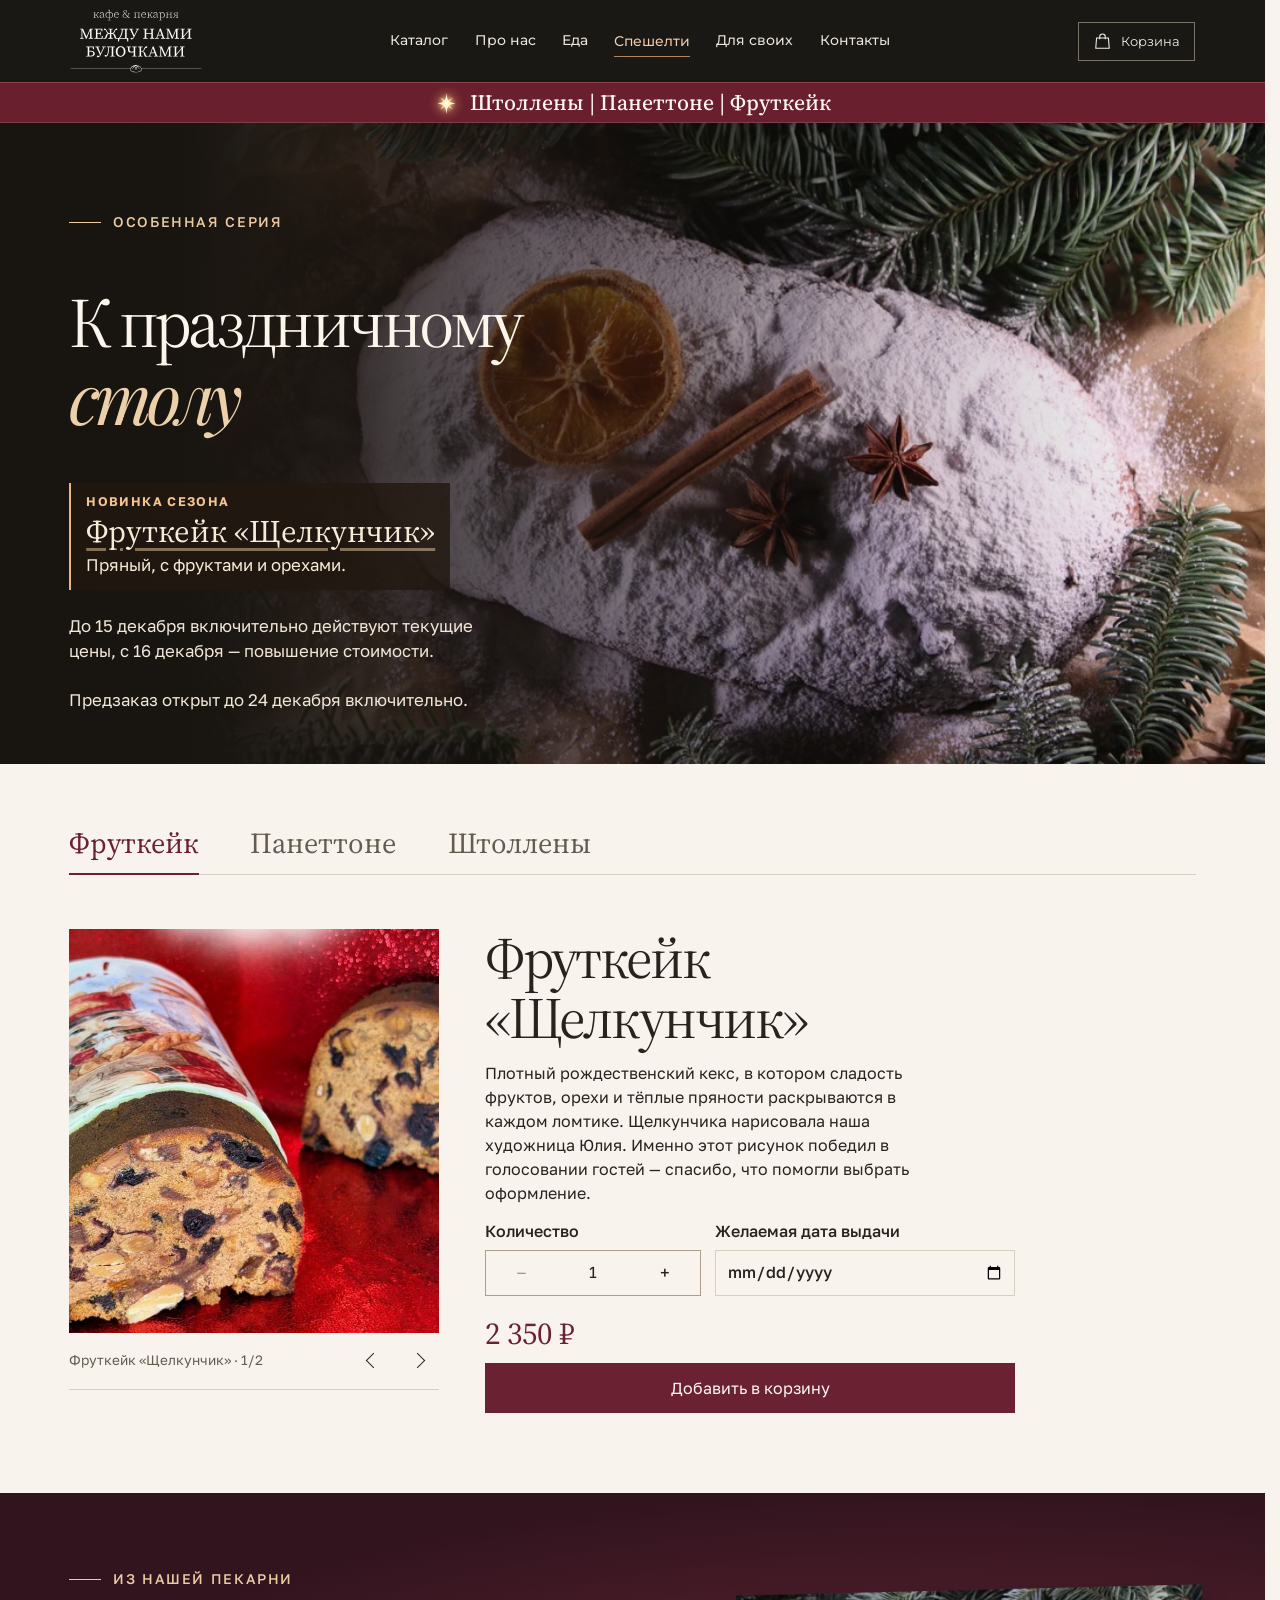
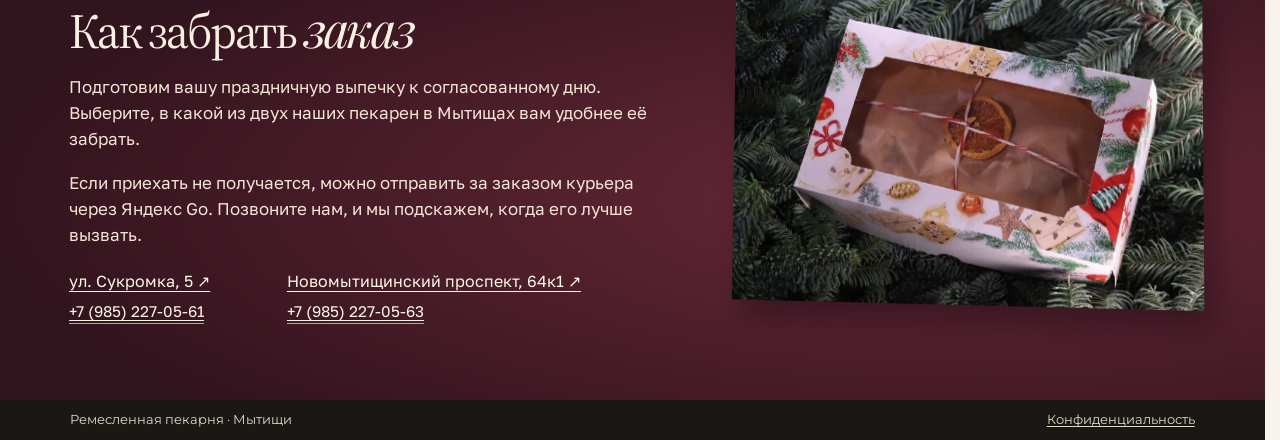
==== preorder/index.html @ 466de999 "Tighten the holiday catalog layout and show both pickup contacts" ====
<!doctype html>
<html lang="ru" data-theme="light" data-mode="long">
<head>
  <meta charset="utf-8">
  <meta name="viewport" content="width=device-width,initial-scale=1,viewport-fit=cover">
    <meta name="theme-color" content="#211d19">
  <title>Сезонный предзаказ · Между Нами Булочками</title>
  <meta name="description" content="Штоллены, панеттоне и фруткейк от пекарни «Между Нами Булочками» в Мытищах.">
  <link rel="icon" href="../muka/favicon.png" type="image/png">
  <link rel="stylesheet" href="../classic-base.css">
  <link rel="stylesheet" href="../muka.css?v=food-photo-layout-1">
  <link rel="stylesheet" href="../bakery.css?v=partner-editorial">
  <link rel="stylesheet" href="../photography.css?v=founder-copy-1">
  <link rel="stylesheet" href="preorder.css?v=holiday-finish-2">
</head>
<body class="hp-document">
<header class="top"><a class="skip" href="#hp-title">К содержанию</a><div class="shell navshell"><a class="brandmark" href="../#top" aria-label="Между Нами Булочками — на главную"><img src="../muka/brand.svg" width="397" height="190" alt="Между Нами Булочками — кафе и пекарня"></a><nav class="main" aria-label="Основное меню"><a href="../#catalog">Каталог</a><a href="../#about">Про нас</a><a href="../#food">Еда</a><a href="../#specialty" class="specialty-link">Спешелти</a><a href="../#wholesale">Для своих</a><a href="../#contacts">Контакты</a></nav><div class="navtools"><button class="basket" id="cartBtn" type="button" aria-label="Открыть корзину"><svg viewbox="0 0 24 24" width="19" height="19" fill="none" stroke="currentColor" stroke-width="1.35" aria-hidden="true"><path d="M4.5 7.5h15l1 13h-17z"></path><path d="M8.5 9V6a3.5 3.5 0 0 1 7 0v3"></path></svg><span class="cartword">Корзина</span> <span class="n" id="cartN">0</span></button><button class="menu-toggle" id="menuToggle" type="button" aria-label="Открыть меню" aria-expanded="false" aria-controls="mobileNav"><i></i><i></i></button></div></div><a class="winter hp-season-banner" href="#hp-collection"><div class="shell order-inner"><span class="season-star" aria-hidden="true"><svg viewBox="0 0 40 40" width="28" height="28" focusable="false"><path class="star-diagonals" d="m9.4 9.4 10.6 7.4 10.6-7.4L23.2 20l7.4 10.6L20 23.2 9.4 30.6 16.8 20z"/><path class="star-main" d="M20 1.1c.9 12.9 3 16.5 15.6 18.9C23 21.6 21 25.8 20 38.9 18.8 26 17 21.8 4.4 20 17 17.8 18.9 14 20 1.1Z"/><circle class="star-core" cx="20" cy="20" r="2.1"/></svg></span><span class="hp-season-copy"><span class="season-title">Штоллены | Панеттоне | Фруткейк</span></span></div></a><nav id="mobileNav" class="mobile-list" aria-label="Меню на телефоне" hidden><a href="../#catalog">Каталог</a><a href="../#about">Про нас</a><a href="../#food">Еда</a><a href="../#specialty" class="specialty-link">Спешелти</a><a href="../#wholesale">Для своих</a><a href="../#contacts">Контакты</a></nav></header>
<div class="hp-page" id="hp-page">
  <noscript><p class="hp-noscript">Для предзаказа позвоните в пекарню <a href="tel:+79852270561">+7 (985) 227-05-61</a>.</p></noscript>
  <a class="hp-skip" href="#hp-collection">К выбору выпечки</a>

  <main>
    <section class="hp-hero" aria-labelledby="hp-title">
      <div class="hp-hero-media">
        <picture>
          <source media="(max-width: 700px)" srcset="../muka/preorder/stollen-fir-mobile.webp">
          <img src="../muka/preorder/stollen-fir-wide.webp" width="1920" height="1280" fetchpriority="high" alt="Штоллен в сахарной пудре среди еловых веток">
        </picture>
      </div>
      <div class="hp-wrap hp-hero-inner">
        <div class="hp-hero-copy">
          <p class="hp-kicker hp-kicker-gold"><span class="hp-rule"></span>Особенная серия</p>
          <h1 id="hp-title">К праздничному <em>столу</em></h1>
          <p class="hp-hero-lead hp-hero-new">
            <span class="hp-hero-new-label">Новинка сезона</span>
            <a href="#foodcake">Фруткейк «Щелкунчик»</a>
            <span>Пряный, с фруктами и орехами.</span>
          </p>
          <p class="hp-hero-lead">До 15 декабря включительно действуют текущие цены, с 16 декабря — повышение стоимости.</p>
          <p class="hp-hero-lead">Предзаказ открыт до 24 декабря включительно.</p>
        </div>
      </div>
    </section>

    <div class="hp-wrap">
      <section class="hp-collection" id="hp-collection" aria-label="Каталог праздничной выпечки">
        <div class="hp-category-tabs" role="tablist" aria-label="Категории выпечки" hidden>
          <button type="button" id="hp-tab-fruitcake" role="tab" aria-controls="hp-category-fruitcake" aria-selected="true">Фруткейк</button>
          <button type="button" id="hp-tab-panettones" role="tab" aria-controls="hp-category-panettones" aria-selected="false" tabindex="-1">Панеттоне</button>
          <button type="button" id="hp-tab-stollens" role="tab" aria-controls="hp-category-stollens" aria-selected="false" tabindex="-1">Штоллены</button>
        </div>
        <section class="hp-product-group" id="hp-category-fruitcake" data-category="fruitcake" aria-label="Фруткейк">
          <div class="hp-product-visual">
            <figure class="hp-product-image hp-image-fruit" data-photo="foodcake"><img src="photos/fruitcake-cut.jpg" loading="lazy" alt="Фруткейк «Щелкунчик»"></figure>
            <figure class="hp-product-image hp-image-fruit-whole" data-photo="foodcake" hidden><img src="photos/fruitcake-whole.jpg" loading="lazy" alt="Фруткейк с рисунком Юлии"></figure>
            <div class="hp-carousel-controls" hidden>
              <span aria-live="polite" data-carousel-caption></span>
              <div class="hp-gallery-nav">
                <button type="button" data-step="-1" aria-label="Предыдущее фото"></button>
                <button type="button" data-step="1" aria-label="Следующее фото"></button>
              </div>
            </div>
          </div>
          <div class="hp-product-options">
            <form class="hp-product-form" data-item="foodcake" data-base="2350">

            <div class="hp-single-product"><h3>Фруткейк «Щелкунчик»</h3><p>Плотный рождественский кекс, в котором сладость фруктов, орехи и тёплые пряности раскрываются в каждом ломтике. Щелкунчика нарисовала наша художница Юлия. Именно этот рисунок победил в голосовании гостей — спасибо, что помогли выбрать оформление.</p></div>
              <div class="hp-fields">
                <div class="hp-field">
                  <label for="hp-fruitcake-quantity">Количество</label>
                  <div class="hp-qty">
                    <button type="button" data-quantity-step="-1" aria-label="Уменьшить количество">−</button>
                    <input id="hp-fruitcake-quantity" name="quantity" type="number" min="1" max="999" value="1" required>
                    <button type="button" data-quantity-step="1" aria-label="Увеличить количество">+</button>
                  </div>
                </div>
                <label class="hp-field">Желаемая дата выдачи
                  <input name="pickup" type="date" required>
                </label>
              </div>
              <p class="hp-preview-price" data-variant-price aria-live="polite"></p>
              <button class="hp-submit" type="submit" disabled>Добавить в корзину</button>
            </form>
          </div>
        </section>
        <section class="hp-product-group" id="hp-category-panettones" data-category="panettones" aria-label="Панеттоне">
          <div class="hp-product-visual">
            <figure class="hp-product-image hp-image-chocolate" data-photo="panettone"><img src="photos/panettone-chocolate.jpg" loading="lazy" alt="Три шоколада, цукаты"></figure>
            <figure class="hp-product-image " data-photo="panettone" hidden><img src="../muka/preorder/panettone-hands.webp" loading="lazy" alt="Панеттоне в разрезе"></figure>
            <figure class="hp-product-image hp-image-blueberry" data-photo="panettone-blueberry"><img src="photos/panettone-blueberry.jpg" loading="lazy" alt="Черника-свити"></figure>
            <figure class="hp-product-image " data-photo="panettone-blueberry" hidden><img src="../muka/preorder/panettone-types.webp" loading="lazy" alt="Панеттоне с разными начинками в разрезе"></figure>
            <div class="hp-carousel-controls" hidden>
              <span aria-live="polite" data-carousel-caption></span>
              <div class="hp-gallery-nav">
                <button type="button" data-step="-1" aria-label="Предыдущее фото"></button>
                <button type="button" data-step="1" aria-label="Следующее фото"></button>
              </div>
            </div>
          </div>
          <div class="hp-product-options">
            <form class="hp-product-form">

            <h3 class="hp-category-title">Панеттоне</h3>
            <label class="hp-flavor-label">Вкус
              <select data-flavor aria-describedby="hp-description-panettones">
                <option value="panettone" data-base="1850" data-weight="около 330 г" data-description="Воздушный, нежный мякиш на итальянской закваске Lievito Madre. Белый, молочный и карамельный шоколад дают сливочные и тёплые карамельные ноты, а апельсиновые цукаты добавляют яркий цитрусовый акцент.">Три шоколада, цукаты</option>
                <option value="panettone-blueberry" data-base="1950" data-description="В нежном, сливочном мякише на закваске Lievito Madre раскрывается сочная черника. Свити добавляет свежую цитрусовую ноту, которая подчёркивает вкус ягод.">Черника-свити</option>
              </select>
            </label>
            <p class="hp-flavor-description" id="hp-description-panettones" data-description>Воздушный, нежный мякиш на итальянской закваске Lievito Madre. Белый, молочный и карамельный шоколад дают сливочные и тёплые карамельные ноты, а апельсиновые цукаты добавляют яркий цитрусовый акцент.</p>
            <p class="hp-product-weight">Вес <span data-weight-label>около 330 г</span></p>
              <div class="hp-fields">
                <div class="hp-field">
                  <label for="hp-panettone-quantity">Количество</label>
                  <div class="hp-qty">
                    <button type="button" data-quantity-step="-1" aria-label="Уменьшить количество">−</button>
                    <input id="hp-panettone-quantity" name="quantity" type="number" min="1" max="999" value="1" required>
                    <button type="button" data-quantity-step="1" aria-label="Увеличить количество">+</button>
                  </div>
                </div>
                <label class="hp-field">Желаемая дата выдачи
                  <input name="pickup" type="date" required>
                </label>
              </div>
              <p class="hp-preview-price" data-variant-price aria-live="polite"></p>
              <button class="hp-submit" type="submit" disabled>Добавить в корзину</button>
            </form>
          </div>
        </section>
        <section class="hp-product-group" id="hp-category-stollens" data-category="stollens" aria-label="Штоллены">
          <div class="hp-product-visual">
            <figure class="hp-product-image" data-photo="stollen"><img src="../muka/preorder/stollen-table.webp" width="1450" height="967" loading="lazy" alt="Классический штоллен на еловых ветках"></figure>
            <figure class="hp-product-image " data-photo="stollen" hidden><img src="photos/stollen-slices.webp" loading="lazy" alt="Штоллен в разрезе"></figure>
            <figure class="hp-product-image" data-photo="stollen-no-raisins"><img src="photos/stollen-whole.webp" width="1100" height="733" loading="lazy" alt="Штоллен без изюма"></figure>
            <figure class="hp-product-image " data-photo="stollen-no-raisins" hidden><img src="photos/pickup-slices.webp" loading="lazy" alt="Праздничные штоллены в разрезе"></figure>
            <div class="hp-carousel-controls" hidden>
              <span aria-live="polite" data-carousel-caption></span>
              <div class="hp-gallery-nav">
                <button type="button" data-step="-1" aria-label="Предыдущее фото"></button>
                <button type="button" data-step="1" aria-label="Следующее фото"></button>
              </div>
            </div>
          </div>
          <div class="hp-product-options">
            <form class="hp-product-form">

            <h3 class="hp-category-title">Штоллены</h3>
            <label class="hp-flavor-label">Вкус
              <select data-flavor aria-describedby="hp-description-stollens">
                <option value="stollen" data-base="1450" data-large="2550" data-description="Классический штоллен с цукатами и пряностями под щедрым слоем сахарной пудры. Печём его к тем декабрьским вечерам, когда вся семья собирается за столом и первый ломтик делят на всех.">Классический штоллен</option>
                <option value="stollen-no-raisins" data-base="1550" data-large="2750" data-description="Рождественский штоллен без изюма, с мягким ароматом пряностей. Даём ему время созреть, чтобы к семейному празднику вкус стал глубже. Такой штоллен хочется разрезать за общим столом и передать первый ломтик близким.">Штоллен без изюма</option>
              </select>
            </label>
            <p class="hp-flavor-description" id="hp-description-stollens" data-description>Классический штоллен с цукатами и пряностями под щедрым слоем сахарной пудры. Печём его к тем декабрьским вечерам, когда вся семья собирается за столом и первый ломтик делят на всех.</p>
            
            <fieldset class="hp-sizes"><legend>Вес</legend><label><input type="radio" name="stollen-weight" value="base" checked><span>500 г</span></label><label><input type="radio" name="stollen-weight" value="large"><span>1 кг</span></label></fieldset>
              <div class="hp-fields">
                <div class="hp-field">
                  <label for="hp-stollen-quantity">Количество</label>
                  <div class="hp-qty">
                    <button type="button" data-quantity-step="-1" aria-label="Уменьшить количество">−</button>
                    <input id="hp-stollen-quantity" name="quantity" type="number" min="1" max="999" value="1" required>
                    <button type="button" data-quantity-step="1" aria-label="Увеличить количество">+</button>
                  </div>
                </div>
                <label class="hp-field">Желаемая дата выдачи
                  <input name="pickup" type="date" required min="2026-12-22" max="2026-12-31">
                </label>
              </div>
              <p class="hp-preview-price" data-variant-price aria-live="polite"></p>
              <button class="hp-submit" type="submit" disabled>Добавить в корзину</button>
            </form>
          </div>
        </section>
      </section>
    </div>

    <section class="hp-pickup" id="hp-pickup" aria-labelledby="hp-pickup-title">
      <div class="hp-wrap hp-pickup-in">
        <div class="hp-pickup-copy">
          <p class="hp-kicker hp-kicker-gold"><span class="hp-rule"></span>Из нашей пекарни</p>
          <h2 id="hp-pickup-title">Как забрать <em>заказ</em></h2>
          <p>Подготовим вашу праздничную выпечку к согласованному дню. Выберите, в какой из двух наших пекарен в Мытищах вам удобнее её забрать.</p>
          <p>Если приехать не получается, можно отправить за заказом курьера через Яндекс Go. Позвоните нам, и мы подскажем, когда его лучше вызвать.</p>
          <ul class="hp-pickup-addresses">
            <li><a href="https://yandex.ru/maps/?text=%D0%9C%D1%8B%D1%82%D0%B8%D1%89%D0%B8%2C%20%D1%83%D0%BB.%20%D0%A1%D1%83%D0%BA%D1%80%D0%BE%D0%BC%D0%BA%D0%B0%2C%20%D0%B4.%205" target="_blank" rel="noopener">ул. Сукромка, 5 <span aria-hidden="true">↗</span></a>
              <a class="hp-phone" href="tel:+79852270561">+7 (985) 227-05-61</a></li>
            <li><a href="https://yandex.ru/maps/?text=%D0%9C%D1%8B%D1%82%D0%B8%D1%89%D0%B8%2C%20%D0%9D%D0%BE%D0%B2%D0%BE%D0%BC%D1%8B%D1%82%D0%B8%D1%89%D0%B8%D0%BD%D1%81%D0%BA%D0%B8%D0%B9%20%D0%BF%D1%80%D0%BE%D1%81%D0%BF%D0%B5%D0%BA%D1%82%2C%20%D0%B4.%2064%D0%BA1" target="_blank" rel="noopener">Новомытищинский проспект, 64к1 <span aria-hidden="true">↗</span></a>
              <a class="hp-phone" href="tel:+79852270563">+7 (985) 227-05-63</a></li>
          </ul>
        </div>
        <figure class="hp-pickup-motion"><img class="hp-pickup-image" src="photos/stollen-packed.webp" width="800" height="533" loading="lazy" alt="Штоллен пекарни в праздничной коробке на еловых ветках"></figure>
      </div>
    </section>
  </main>
</div>
<footer>
  <div class="shell endrow">
    <span>Ремесленная пекарня · Мытищи</span>
    <a href="#policy" data-policy>Конфиденциальность</a>
  </div>
</footer>
<dialog id="policyDlg" class="policy" aria-label="О данных на сайте"><button id="polClose" type="button" class="x" aria-label="Закрыть">×</button><h2>О данных на сайте</h2><p>Выбранные товары сохраняются в корзине только в вашем браузере. Демонстрационное оформление не отправляет заказ в пекарню и не принимает оплату.</p><h3>Заявка для бизнеса</h3><p>Форма готовит текст сообщения. При переходе в Telegram этот текст откроется в чате с менеджером. Проверьте его и нажмите «Отправить», только если хотите связаться с пекарней.</p><p>Для заказа вы также можете позвонить в пекарню по номеру из раздела «Контакты».</p></dialog><div class="scrim" id="scrim" hidden></div>
<aside class="drawer" id="drawer" hidden aria-label="Корзина">
  <div class="dhead"><h2 id="dTitle">Корзина</h2><button class="x" type="button" id="dClose" aria-label="Закрыть">×</button></div>
  <div class="dbody" id="dBody"></div>
  <div class="dfoot" id="dFoot"></div>
</aside>
<script src="../retail-catalog.js?v=catalog-canele-1" defer></script>
<script src="../classic.js?v=holiday-cart-1" defer></script>
<script src="preorder.js?v=holiday-finish-2" defer></script>
</body>
</html>
---- classic-base.css ----
/* Layout: строгая монохромная пекарня в духе Com Panis — крупная прописная антиква, тонкие линейки, точечный фон из логотипа как подложка под фото */
:root{
  --paper:#FBFAF7; --ink:#141518; --muted:#67645E; --line:#DCD8D0; --tile:#EFEBE3; --crust:#97582B; --on-crust:#FFFFFF;
  --band:#141518; --on-band:#F3F0EA; --band-muted:#A9A59E; --band-line:#34353A; --field:#FFFFFF;
  --ok:#2F6B3F;
  --serif:"Source Serif 4","Source Serif Pro",Georgia,"Times New Roman",serif;
  --sans:"Golos Text","Segoe UI",Roboto,Arial,sans-serif;
  --logo-filter:none;
}
@media (prefers-color-scheme: dark){:root:not([data-theme="light"]){
  --paper:#121315; --ink:#ECE9E3; --muted:#A3A09A; --line:#2D2E32; --tile:#1B1C1F; --crust:#D29563; --on-crust:#141518;
  --band:#ECE9E3; --on-band:#141518; --band-muted:#5F5C57; --band-line:#CFCBC4; --field:#1B1C1F; --ok:#7FC08F;
  --logo-filter:invert(1); color-scheme:dark}}
:root[data-theme="dark"]{
  --paper:#121315; --ink:#ECE9E3; --muted:#A3A09A; --line:#2D2E32; --tile:#1B1C1F; --crust:#D29563; --on-crust:#141518;
  --band:#ECE9E3; --on-band:#141518; --band-muted:#5F5C57; --band-line:#CFCBC4; --field:#1B1C1F; --ok:#7FC08F;
  --logo-filter:invert(1); color-scheme:dark}

*{box-sizing:border-box}
[hidden]{display:none!important}
html{scroll-behavior:smooth}
@media (prefers-reduced-motion: reduce){html{scroll-behavior:auto}*{transition:none!important;animation:none!important}}
body{margin:0;background:var(--paper);color:var(--ink);font:400 16px/1.55 var(--sans);-webkit-font-smoothing:antialiased}
a{color:inherit}
button,input,select,textarea{font:inherit;color:inherit}
:focus-visible{outline:2px solid var(--crust);outline-offset:2px}
.wrap{max-width:1180px;margin:0 auto;padding-inline:clamp(16px,4vw,40px)}
h1,h2,h3{font-family:var(--serif);font-weight:400;text-wrap:balance;margin:0}
.caps{text-transform:uppercase;letter-spacing:.04em}
.eyebrow{font:500 12px/1.3 var(--sans);text-transform:uppercase;letter-spacing:.14em;color:var(--muted)}
.btn{display:inline-flex;align-items:center;justify-content:center;gap:8px;border:1px solid var(--ink);background:transparent;padding:13px 22px;font:500 14px/1 var(--sans);letter-spacing:.06em;text-transform:uppercase;cursor:pointer;text-decoration:none;transition:background .2s,color .2s}
.btn:hover{background:var(--ink);color:var(--paper)}
.btn.solid{background:var(--ink);color:var(--paper)}
.btn.solid:hover{background:var(--crust);border-color:var(--crust);color:var(--on-crust)}
.btn[disabled]{opacity:.4;cursor:not-allowed}
.rule{display:flex;align-items:center;gap:14px;color:var(--ink)}
.rule::before,.rule::after{content:"";flex:1;height:1px;background:currentColor;opacity:.6}
.rule svg{width:34px;height:20px;flex:none}

/* header */
header.top{position:sticky;top:env(safe-area-inset-top,0px);z-index:20;background:var(--paper);border-bottom:1px solid var(--line)}
.top .wrap{display:flex;align-items:center;gap:20px;min-height:68px}
.brand{display:flex;align-items:center;gap:12px;text-decoration:none;min-width:0}
.brand img{width:54px;height:54px;filter:var(--logo-filter)}
.brand b{font:400 15px/1.05 var(--serif);text-transform:uppercase;letter-spacing:.06em;white-space:nowrap}
@media (max-width:1100px){nav.main{gap:16px}nav.main a{font-size:12px}}
nav.main{display:flex;gap:26px;margin-left:auto}
nav.main a{font:500 13px var(--sans);text-transform:uppercase;letter-spacing:.08em;text-decoration:none;padding:6px 0;border-bottom:1px solid transparent}
nav.main a:hover{border-color:var(--ink)}
.cartbtn{position:relative;border:1px solid var(--ink);background:none;padding:10px 14px;cursor:pointer;display:flex;gap:8px;align-items:center;font:500 13px var(--sans);text-transform:uppercase;letter-spacing:.06em}
.cartbtn .n{min-width:20px;height:20px;border-radius:10px;background:var(--crust);color:var(--on-crust);font-size:12px;display:inline-grid;place-items:center;padding:0 5px}
.cartbtn .n[data-zero]{background:var(--line);color:var(--muted)}
.burger{display:none}
@media (max-width:860px){nav.main{display:none}.cartbtn{margin-left:auto}.brand b{font-size:13px}}
.mnav{display:none;border-top:1px solid var(--line);overflow-x:auto}
.mnav .wrap{display:flex;gap:20px;min-height:44px;align-items:center;white-space:nowrap}
.mnav a{font:500 12px var(--sans);text-transform:uppercase;letter-spacing:.08em;text-decoration:none}
@media (max-width:860px){.mnav{display:block}}

/* hero */
.hero{padding-block:clamp(48px,8vw,104px) clamp(40px,6vw,72px);text-align:center}
.hero .eyebrow{margin-bottom:22px}
.hero h1{font-size:clamp(44px,9.4vw,124px);line-height:.95;text-transform:uppercase;letter-spacing:.01em;font-weight:300}
.hero .rule{max-width:620px;margin:30px auto 26px}
.hero p.lead{font:400 clamp(18px,2.1vw,22px)/1.45 var(--serif);max-width:34ch;margin:0 auto 34px;font-style:italic}
.hero .ctas{display:flex;flex-wrap:wrap;gap:12px;justify-content:center}
.season-strip{border-block:1px solid var(--ink);margin-top:clamp(40px,6vw,64px)}
.season-strip a{display:flex;flex-wrap:wrap;gap:6px 18px;justify-content:center;align-items:baseline;padding:16px 8px;text-decoration:none}
.season-strip .t{font:400 20px var(--serif)}
.season-strip .d{font:500 13px var(--sans);color:var(--crust);text-transform:uppercase;letter-spacing:.08em}

/* principles */
.principles{display:grid;grid-template-columns:repeat(3,1fr);border-bottom:1px solid var(--line)}
.principles article{padding:40px 28px 44px;border-right:1px solid var(--line);min-width:0}
.principles article:last-child{border-right:0}
.principles .lat{font:italic 400 30px/1 var(--serif);margin:10px 0 14px}
.principles p{margin:0;color:var(--muted);max-width:36ch}
@media (max-width:820px){.principles{grid-template-columns:1fr}.principles article{border-right:0;border-bottom:1px solid var(--line);padding-inline:0}.principles article:last-child{border-bottom:0}}

section.block{padding-block:clamp(56px,8vw,96px)}
.sechead{display:flex;flex-wrap:wrap;align-items:end;justify-content:space-between;gap:16px 40px;margin-bottom:32px}
.sechead h2{font-size:clamp(34px,5vw,58px);line-height:1;text-transform:uppercase;font-weight:300}
.sechead p{margin:0;color:var(--muted);max-width:46ch}

/* catalog */
.tabs{display:flex;gap:8px;overflow-x:auto;padding-bottom:4px;margin-bottom:28px;scrollbar-width:thin}
.tab{flex:none;border:1px solid var(--line);background:none;padding:10px 16px;cursor:pointer;font:500 13px var(--sans);letter-spacing:.04em}
.tab[aria-selected="true"]{background:var(--ink);color:var(--paper);border-color:var(--ink)}
.grid{display:grid;grid-template-columns:repeat(auto-fill,minmax(250px,1fr));gap:36px 24px}
.card{display:flex;flex-direction:column;min-width:0}
.ph{position:relative;aspect-ratio:4/3;max-width:100%;background-color:var(--tile);background-image:radial-gradient(var(--line) 1.2px,transparent 1.3px);background-size:11px 11px;display:grid;place-items:center;color:var(--ink);overflow:hidden}
.ph svg{width:44%;height:auto;opacity:.85}
.ph .tag{position:absolute;left:10px;top:10px;background:var(--paper);border:1px solid var(--ink);font:500 11px var(--sans);text-transform:uppercase;letter-spacing:.08em;padding:4px 8px}
.ph .tag.hot{background:var(--crust);border-color:var(--crust);color:var(--on-crust)}
.ph .soon{position:absolute;right:10px;bottom:8px;font:400 11px var(--sans);color:var(--muted)}
.card h3{font-size:22px;line-height:1.15;margin:16px 0 6px}
.card .desc{color:var(--muted);font-size:14px;margin:0 0 14px;flex:1}
.vars{display:flex;flex-wrap:wrap;gap:6px;margin-bottom:14px}
.var{border:1px solid var(--line);background:none;padding:6px 10px;font:400 13px var(--sans);cursor:pointer}
.var[aria-pressed="true"]{border-color:var(--ink);box-shadow:inset 0 0 0 1px var(--ink)}
.buy{display:flex;align-items:center;justify-content:space-between;gap:12px;border-top:1px solid var(--line);padding-top:14px}
.price{font:400 24px var(--serif);font-variant-numeric:tabular-nums;white-space:nowrap}
.price small{font:400 13px var(--sans);color:var(--muted);margin-left:6px}
.add{border:1px solid var(--ink);background:none;padding:10px 14px;cursor:pointer;font:500 12px var(--sans);text-transform:uppercase;letter-spacing:.08em}
.add:hover{background:var(--ink);color:var(--paper)}
.stepper{display:inline-flex;align-items:center;border:1px solid var(--ink)}
.stepper button{width:36px;height:36px;border:0;background:none;cursor:pointer;font-size:18px}
.stepper span{min-width:28px;text-align:center;font-variant-numeric:tabular-nums}
.note-min{font-size:12px;color:var(--crust);margin:-8px 0 12px}

/* цитата */
.quote{margin:0;max-width:34ch;position:relative;padding-left:clamp(28px,3vw,40px)}
.quote::before{content:"«";position:absolute;left:0;top:-.18em;font:300 clamp(46px,5vw,64px)/1 var(--serif);color:var(--crust)}
.quote p{margin:0;font:italic 300 clamp(22px,2.4vw,30px)/1.3 var(--serif);color:var(--ink)}
/* season */
body[data-view="stollen"] main>*:not(#stollen),body[data-view="panettone"] main>*:not(#panettone){display:none}
body:not([data-view="stollen"]) #stollen,body:not([data-view="panettone"]) #panettone{display:none}
body[data-view] main>.season{border-top:0;padding-top:clamp(28px,4vw,48px)}
.season .sechead h2{font-size:clamp(46px,7vw,96px)}
.back{display:inline-block;font:500 12px var(--sans);text-transform:uppercase;letter-spacing:.1em;text-decoration:none;color:var(--muted);margin-bottom:22px}
.back:hover{color:var(--ink)}
nav.main a.cur{border-color:var(--crust);color:var(--crust)}
.mnav a.cur{color:var(--crust)}
[data-season][hidden]{display:none!important}
.season{border-top:1px solid var(--ink)}
.builder{display:grid;grid-template-columns:minmax(0,5fr) minmax(0,6fr);gap:clamp(24px,5vw,64px);align-items:start}
@media (max-width:880px){.builder{grid-template-columns:1fr}}
.builder .ph{aspect-ratio:4/5}
.gal img{opacity:0;transition:opacity .6s,transform 1.2s cubic-bezier(.2,.7,.2,1)}
.gal img.on{opacity:1}
.gal .ga{position:absolute;top:50%;transform:translateY(-50%);z-index:3;width:44px;height:44px;border-radius:50%;border:1px solid var(--ink);background:var(--paper);color:var(--ink);font:400 26px/1 var(--serif);cursor:pointer;display:grid;place-items:center;padding:0 0 4px;transition:background .3s,color .3s}
.gal .ga:hover{background:var(--ink);color:var(--paper)}
.gal .prev{left:12px}.gal .next{right:12px}
.gal .dots{position:absolute;left:0;right:0;bottom:14px;display:flex;justify-content:center;gap:8px;z-index:3}
.gal .dots i{width:8px;height:8px;border-radius:50%;background:rgba(255,255,255,.55);box-shadow:0 0 0 1px rgba(0,0,0,.25);transition:background .3s,transform .3s}
.gal .dots i.on{background:#fff;transform:scale(1.25)}
.builder .ph svg{width:52%}
.facts{display:grid;grid-template-columns:repeat(3,1fr);border-top:1px solid var(--line);margin-top:20px}
.facts div{padding:14px 10px 0 0;min-width:0}
.facts b{display:block;font:400 18px var(--serif)}
.facts span{font-size:12px;color:var(--muted)}
.step{border-top:1px solid var(--line);padding-block:20px}
.step:first-child{border-top:0;padding-top:0}
.step>.eyebrow{margin-bottom:12px;display:flex;gap:10px}
.step>.eyebrow i{font-style:normal;color:var(--ink)}
.choices{display:grid;gap:8px}
.choice{display:grid;grid-template-columns:auto 1fr auto;gap:12px;align-items:start;border:1px solid var(--line);padding:14px 16px;cursor:pointer}
.choice input{margin:4px 0 0;accent-color:var(--crust)}
.choice b{font:400 19px/1.2 var(--serif);display:block}
.choice span{font-size:13px;color:var(--muted)}
.choice em{font-style:normal;font:400 17px var(--serif);white-space:nowrap;font-variant-numeric:tabular-nums}
.choice:has(input:checked){border-color:var(--ink);box-shadow:inset 0 0 0 1px var(--ink)}
.row2{display:flex;flex-wrap:wrap;gap:8px}
.row2 .choice{flex:1 1 180px;grid-template-columns:auto 1fr}
.total-line{display:flex;flex-wrap:wrap;gap:14px;align-items:center;justify-content:space-between;border-top:1px solid var(--ink);padding-top:20px}
.total-line .price{font-size:30px}
.closed{border:1px dashed var(--line);padding:32px;text-align:center;color:var(--muted)}
.closed h3{color:var(--ink);font-size:28px;margin-bottom:10px}

/* wholesale band */
.band{background:var(--band);color:var(--on-band)}
.band .eyebrow,.band .sechead p{color:var(--band-muted)}
.band .btn{border-color:var(--on-band)}
.band .btn.solid{background:var(--on-band);color:var(--band)}
.band .btn.solid:hover{background:var(--crust);border-color:var(--crust);color:var(--on-crust)}
.opt{display:grid;grid-template-columns:minmax(0,5fr) minmax(0,6fr);gap:clamp(28px,6vw,80px)}
@media (max-width:880px){.opt{grid-template-columns:1fr}}
.optlist{list-style:none;margin:0;padding:0}
.optlist li{border-top:1px solid var(--band-line);padding:18px 0;display:grid;grid-template-columns:44px 1fr;gap:12px}
.optlist li b{font:italic 400 22px var(--serif)}
.optlist li p{margin:0}
.optlist li p small{display:block;color:var(--band-muted);font-size:14px;margin-top:4px}
form .f{display:grid;gap:6px;min-width:0}
form label.l{font:500 12px var(--sans);text-transform:uppercase;letter-spacing:.1em;opacity:.75}
form input[type=text],form input[type=tel],form input[type=email],form input[type=date],form select,form textarea{width:100%;border:0;border-bottom:1px solid currentColor;background:transparent;padding:10px 0;border-radius:0;outline-offset:4px}
form textarea{resize:vertical;min-height:64px}
.band form select option{color:#141518}
.fgrid{display:grid;grid-template-columns:1fr 1fr;gap:22px 24px}
.fgrid .full{grid-column:1/-1}
@media (max-width:560px){.fgrid{grid-template-columns:1fr}}
.checks{display:flex;flex-wrap:wrap;gap:8px}
.checks label{border:1px solid var(--band-line);padding:8px 12px;cursor:pointer;display:flex;gap:8px;align-items:center;font-size:14px}
.checks input{accent-color:var(--crust)}
.formok{border:1px solid currentColor;padding:28px}
.formok h3{font-size:30px;margin-bottom:8px}

/* contacts */
.places{display:grid;grid-template-columns:repeat(auto-fit,minmax(260px,1fr));gap:24px}
.place{border-top:1px solid var(--ink);padding-top:18px}
.place h3{font-size:28px;margin-bottom:8px}
.place p{margin:0 0 6px;color:var(--muted)}
.place .ph-num{font:400 20px var(--serif);color:var(--ink);user-select:all}
.socials{display:flex;flex-wrap:wrap;gap:10px;margin-top:36px}
footer{border-top:1px solid var(--line);padding-block:32px;color:var(--muted);font-size:13px}
footer .wrap{display:flex;flex-wrap:wrap;gap:12px 32px;justify-content:space-between}

/* drawer */
.scrim{position:fixed;inset:0;background:rgba(10,10,12,.45);z-index:40}
.drawer{position:fixed;top:0;right:0;bottom:0;width:min(480px,100%);background:var(--paper);z-index:41;display:flex;flex-direction:column;border-left:1px solid var(--ink);padding-top:env(safe-area-inset-top,0px);padding-bottom:env(safe-area-inset-bottom,0px)}
.dhead{display:flex;align-items:center;justify-content:space-between;padding:18px 22px;border-bottom:1px solid var(--line)}
.dhead h2{font-size:26px;text-transform:uppercase}
.x{border:0;background:none;font-size:26px;line-height:1;cursor:pointer;padding:4px 8px}
.dbody{flex:1;overflow-y:auto;padding:18px 22px}
.dfoot{border-top:1px solid var(--ink);padding:16px 22px;display:grid;gap:12px}
.dfoot .sum{display:flex;justify-content:space-between;align-items:baseline}
.line{display:grid;grid-template-columns:1fr auto;gap:6px 14px;padding:14px 0;border-bottom:1px solid var(--line)}
.line b{font:400 18px/1.2 var(--serif)}
.line .meta{font-size:13px;color:var(--muted)}
.line .lp{font:400 18px var(--serif);text-align:right;font-variant-numeric:tabular-nums}
.line .ctl{display:flex;gap:12px;align-items:center}
.rm{border:0;background:none;color:var(--muted);text-decoration:underline;cursor:pointer;font-size:13px;padding:0}
.pill{display:inline-block;font:500 10px var(--sans);text-transform:uppercase;letter-spacing:.1em;border:1px solid var(--crust);color:var(--crust);padding:2px 6px;margin-left:6px;vertical-align:middle}
.empty{text-align:center;color:var(--muted);padding:48px 0}
.co form{display:grid;gap:20px}
.co fieldset{border:0;padding:0;margin:0;display:grid;gap:8px}
.co legend{font:500 12px var(--sans);text-transform:uppercase;letter-spacing:.1em;color:var(--muted);margin-bottom:8px}
.opt-r{display:flex;gap:10px;align-items:flex-start;border:1px solid var(--line);padding:12px 14px;cursor:pointer}
.opt-r:has(input:checked){border-color:var(--ink)}
.opt-r input{accent-color:var(--crust);margin-top:4px}
.opt-r small{display:block;color:var(--muted)}
.opt-r.off{opacity:.45;cursor:not-allowed}
.hint{font-size:13px;color:var(--muted);margin:0}
.err{color:var(--crust);font-size:13px;margin:0}
.consent{display:flex;gap:10px;align-items:flex-start;font-size:13px;line-height:1.45;color:var(--muted);cursor:pointer}
.consent input{accent-color:var(--crust);margin-top:2px;width:18px;height:18px;flex:none}
.consent a{color:inherit;text-decoration:underline}
.consent.bad span{color:var(--crust)}
dialog.policy{max-width:min(720px,calc(100% - 32px));max-height:85vh;border:1px solid var(--ink);background:var(--paper);color:var(--ink);padding:0}
dialog.policy::backdrop{background:rgba(10,10,12,.5)}
dialog.policy .pin{padding:24px clamp(18px,4vw,36px);overflow:auto;max-height:85vh}
dialog.policy h2{font-size:28px;text-transform:uppercase;margin:0 0 12px}
dialog.policy h3{font:500 13px var(--sans);text-transform:uppercase;letter-spacing:.08em;margin:20px 0 6px}
dialog.policy p,dialog.policy li{font-size:14px;color:var(--muted);margin:0 0 8px}
dialog.policy .x{position:sticky;top:0;float:right}
footer a{color:inherit}
.paybox{border:1px solid var(--ink);padding:22px;display:grid;gap:14px;text-align:center}
.paybox .amt{font:400 40px var(--serif)}
.demo{font:500 11px var(--sans);text-transform:uppercase;letter-spacing:.12em;color:var(--crust)}
.toast{position:fixed;left:50%;bottom:calc(20px + env(safe-area-inset-bottom,0px));transform:translateX(-50%);background:var(--ink);color:var(--paper);padding:12px 18px;z-index:60;font-size:14px}

/* ===== фото и анимации ===== */
.ph img{position:absolute;inset:0;width:100%;height:100%;object-fit:cover;transition:transform 1.2s cubic-bezier(.2,.7,.2,1),opacity .5s}
.card .ph{transition:box-shadow .4s}
.card:hover .ph img{transform:scale(1.07)}
.card{transition:transform .5s cubic-bezier(.2,.7,.2,1)}
.card:hover{transform:translateY(-4px)}
.ph.has-img .tag{z-index:2}
.ph.has-img::after{content:"";position:absolute;inset:0;background:linear-gradient(180deg,transparent 60%,rgba(0,0,0,.18));pointer-events:none}
html.js .rv{opacity:0;transform:translateY(34px);transition:opacity 1s cubic-bezier(.2,.7,.2,1),transform 1s cubic-bezier(.2,.7,.2,1);transition-delay:var(--d,0s)}
html.js .rv.in{opacity:1;transform:none}
html.js .rv-img{clip-path:inset(12% 12% 12% 12%);transition:clip-path 1.4s cubic-bezier(.2,.7,.2,1);transition-delay:var(--d,0s)}
html.js .rv-img.in{clip-path:inset(0 0 0 0)}
@media (prefers-reduced-motion: reduce){html.js .rv,html.js .rv-img{opacity:1;transform:none;clip-path:none}}

/* hero */
.hero{text-align:left;padding-block:clamp(36px,6vw,80px) 0;overflow:hidden}
.hero-grid{display:grid;grid-template-columns:minmax(0,1fr) minmax(0,1fr);gap:clamp(24px,5vw,64px);align-items:center}
.hero h1{font-size:clamp(46px,7.2vw,104px);line-height:.92}
.hero h1 .w{display:inline-block;overflow:hidden;vertical-align:top;padding-bottom:.06em}
.hero h1 .w>span{display:inline-block;transform:translateY(105%);animation:rise 1.1s cubic-bezier(.2,.7,.2,1) forwards;animation-delay:var(--d,0s)}
@keyframes rise{to{transform:none}}
.hero .rule{margin:28px 0 24px;max-width:420px}
.hero p.lead{margin:0 0 30px}
.hero .ctas{justify-content:flex-start}
.fade-up{opacity:0;animation:fadeup 1s cubic-bezier(.2,.7,.2,1) forwards;animation-delay:var(--d,.6s)}
@keyframes fadeup{from{opacity:0;transform:translateY(18px)}to{opacity:1;transform:none}}
.hero-art{position:relative;aspect-ratio:1/1.05;min-height:320px}
.hp{position:absolute;margin:0;overflow:hidden;box-shadow:0 30px 60px -30px rgba(20,21,24,.45);will-change:transform}
.hp img{width:100%;height:100%;object-fit:cover;display:block;animation:kb 18s ease-in-out infinite alternate}
@keyframes kb{from{transform:scale(1.02)}to{transform:scale(1.12)}}
.hp1{left:0;top:4%;width:62%;height:78%;animation:popin 1.3s .2s cubic-bezier(.2,.7,.2,1) both}
.hp2{right:0;top:0;width:44%;height:46%;animation:popin 1.3s .45s cubic-bezier(.2,.7,.2,1) both}
.hp3{right:6%;bottom:0;width:40%;height:46%;animation:popin 1.3s .7s cubic-bezier(.2,.7,.2,1) both}
@keyframes popin{from{opacity:0;clip-path:inset(100% 0 0 0)}to{opacity:1;clip-path:inset(0 0 0 0)}}
.badge{position:absolute;left:46%;bottom:6%;width:clamp(110px,13vw,150px);aspect-ratio:1;border-radius:50%;background:var(--paper);display:grid;place-items:center;z-index:3;box-shadow:0 10px 30px -12px rgba(0,0,0,.4);animation:popin 1s 1s both}
.badge svg.ring{position:absolute;inset:6%;width:88%;height:88%;animation:spin 22s linear infinite}
.badge svg.ring text{font:500 10.5px var(--sans);letter-spacing:.2em;text-transform:uppercase;fill:var(--ink)}
.badge img{width:46%;filter:var(--logo-filter)}
@keyframes spin{to{transform:rotate(360deg)}}
@media (max-width:860px){.hero-grid{grid-template-columns:1fr}.hero-art{aspect-ratio:1/.9;max-width:560px;width:100%;margin:0 auto}}

/* бегущая строка */
.ticker{border-block:1px solid var(--ink);overflow:hidden;margin-top:clamp(40px,6vw,72px);background:var(--paper)}
.ticker .track{display:flex;width:max-content;animation:tick 38s linear infinite}
.ticker:hover .track{animation-play-state:paused}
.ticker span{font:italic 400 clamp(20px,2.4vw,28px)/1 var(--serif);padding:18px 0;white-space:nowrap;display:flex;align-items:center}
.ticker span::after{content:"✺";font-style:normal;color:var(--crust);margin:0 28px;font-size:.8em}
@keyframes tick{to{transform:translateX(-50%)}}

/* о пекарне */
.about{display:grid;grid-template-columns:minmax(0,5fr) minmax(0,6fr);gap:clamp(28px,6vw,80px);align-items:center}
@media (max-width:880px){.about{grid-template-columns:1fr}}
.about figure{margin:0;aspect-ratio:4/5;overflow:hidden;position:relative}
.about figure img{width:100%;height:100%;object-fit:cover;display:block;transform:scale(1.15);will-change:transform}
.about h2{font-size:clamp(34px,5vw,58px);line-height:1;text-transform:uppercase;font-weight:300;margin-bottom:22px}
.about p{color:var(--muted);max-width:52ch;margin:0 0 14px}
.stats{display:grid;grid-template-columns:repeat(3,1fr);margin-top:30px;border-top:1px solid var(--ink)}
.stats div{padding:18px 12px 0 0;min-width:0}
.stats b{display:block;font:300 clamp(34px,4.4vw,54px)/1 var(--serif);font-variant-numeric:tabular-nums}
.stats span{font-size:13px;color:var(--muted)}
@media (max-width:480px){.stats{grid-template-columns:1fr 1fr}.stats div:last-child{grid-column:1/-1}}

/* лента фото */
.reel{overflow:hidden;padding-block:8px}
.reel .track{display:flex;gap:16px;width:max-content;animation:tick 70s linear infinite}
.reel:hover .track{animation-play-state:paused}
.reel figure{margin:0;width:clamp(200px,24vw,300px);aspect-ratio:3/4;overflow:hidden;flex:none;position:relative}
.reel img{width:100%;height:100%;object-fit:cover;display:block;transition:transform 1s cubic-bezier(.2,.7,.2,1)}
.reel figure:hover img{transform:scale(1.08)}
.reel figcaption{position:absolute;left:10px;bottom:10px;background:var(--paper);font:500 11px var(--sans);text-transform:uppercase;letter-spacing:.08em;padding:4px 8px}

/* баннер категории */
.catban{position:relative;height:clamp(160px,22vw,260px);overflow:hidden;margin-bottom:28px;background:var(--tile)}
.catban img{position:absolute;inset:-15% 0;width:100%;height:130%;object-fit:cover;will-change:transform;transition:opacity .6s}
.catban::after{content:"";position:absolute;inset:0;background:linear-gradient(90deg,rgba(10,10,12,.62),rgba(10,10,12,.05) 70%)}
.catban h3{position:absolute;left:clamp(18px,3vw,36px);bottom:clamp(16px,2.6vw,30px);z-index:2;color:#FBFAF7;font:300 clamp(30px,4.4vw,52px)/1 var(--serif);text-transform:uppercase}
.catban p{position:absolute;left:clamp(18px,3vw,36px);top:clamp(14px,2vw,22px);z-index:2;color:#FBFAF7;margin:0;font:500 12px var(--sans);letter-spacing:.14em;text-transform:uppercase;opacity:.85}
.catban.swap img{animation:banin 1s cubic-bezier(.2,.7,.2,1)}
.catban.swap h3{animation:fadeup .8s .1s cubic-bezier(.2,.7,.2,1) both}
@keyframes banin{from{opacity:0;transform:scale(1.12)}to{opacity:1}}

/* сезонные фото */
.builder .ph img{transition:opacity .6s,transform 1.2s cubic-bezier(.2,.7,.2,1)}
.builder .ph:hover img{transform:scale(1.05)}
@media (min-width:861px){.builder>div:first-child{position:sticky;top:96px;align-self:start}}
.choice .w8{font-size:12px;color:var(--muted);display:block;margin-top:2px}
.grp{font:500 12px var(--sans);text-transform:uppercase;letter-spacing:.12em;color:var(--muted);margin:14px 0 2px}

/* корзина: полёт и пульс */
.fly{position:fixed;z-index:80;pointer-events:none;border-radius:50%;object-fit:cover;box-shadow:0 10px 30px rgba(0,0,0,.3);transition:transform .8s cubic-bezier(.5,-0.3,.6,1),opacity .8s}
@keyframes bump{0%{transform:scale(1)}35%{transform:scale(1.35)}70%{transform:scale(.92)}100%{transform:scale(1)}}
.cartbtn.bump .n{animation:bump .6s}
.add{position:relative;overflow:hidden}
.add::before{content:"";position:absolute;inset:0;background:var(--ink);transform:translateY(101%);transition:transform .35s cubic-bezier(.2,.7,.2,1);z-index:-1}
.add:hover{background:none}
.add:hover::before{transform:none}
.add{isolation:isolate;transition:color .35s}
header.top{transition:box-shadow .3s}
header.top.scrolled{box-shadow:0 8px 24px -16px rgba(0,0,0,.35)}
.progress{position:fixed;left:0;top:0;height:2px;background:var(--crust);z-index:30;width:100%;transform-origin:0 50%;transform:scaleX(0)}

/* ===== вариант «Классика»: без анимаций, текстовая шапка по центру ===== */
html.calm .hero{text-align:center;padding-block:clamp(48px,8vw,104px) 0}
html.calm .hero-grid{display:block}
html.calm .hero-art{display:none}
html.calm .hero h1{font-size:clamp(44px,9.4vw,124px);line-height:.95}
html.calm .hero h1 br{display:none}
html.calm .hero .rule{max-width:620px;margin:30px auto 26px}
html.calm .hero p.lead{font:italic 400 clamp(18px,2.1vw,22px)/1.45 var(--serif);max-width:34ch;margin:0 auto 34px}
html.calm .hero .ctas{justify-content:center}
html.calm *,html.calm *::before,html.calm *::after{animation:none!important}
html.calm .hero h1 .w>span,html.calm .fade-up{transform:none;opacity:1}
html.calm.js .rv,html.calm.js .rv-img{opacity:1;transform:none;clip-path:none;transition:none}
html.calm .card,html.calm .card:hover{transform:none}
html.calm .card:hover .ph img{transform:none}
html.calm .about figure img{transform:none}
html.calm .catban img{inset:0;height:100%}
html.calm .reel{max-width:1180px;margin:0 auto;padding-inline:clamp(16px,4vw,40px)}
html.calm .reel .track{display:grid;grid-template-columns:repeat(4,minmax(0,1fr));width:auto;gap:16px}
html.calm .reel figure{width:auto}
html.calm .reel figure:nth-child(n+9){display:none}
@media (max-width:700px){html.calm .reel .track{grid-template-columns:repeat(2,minmax(0,1fr))}}
@font-face{font-family:Montserrat;src:url(assets/Montserrat.ttf) format("truetype");font-weight:100 900;font-display:swap}:root{--sans:Montserrat,Arial,sans-serif}.sphere-photo{position:relative;max-width:1400px;margin:35px auto 0;height:540px;overflow:hidden}.sphere-photo img{width:100%;height:100%;object-fit:cover;object-position:50% 46%}.sphere-photo:after{content:"";position:absolute;inset:0;background:linear-gradient(to bottom,#faf9f6,transparent 28%,transparent 75%,#faf9f6),linear-gradient(to right,#faf9f6,transparent 18%,transparent 82%,#faf9f6)}html.calm .reel{max-width:none;padding:0;overflow:hidden}html.calm .reel .track{display:flex;width:max-content;gap:20px;animation:classicReel 55s linear infinite!important}html.calm .reel figure{width:clamp(220px,27vw,380px);flex:none}html.calm .reel figure:nth-child(n+9){display:block}.reel:hover .track{animation-play-state:paused!important}@keyframes classicReel{to{transform:translateX(-50%)}}#wholesale{display:none}body.opt-page main>section,body.opt-page .sphere-photo{display:none}body.opt-page #wholesale{display:block;min-height:80vh}.founder-grid{display:grid;grid-template-columns:1fr 1.3fr;gap:70px;align-items:center}.founder-grid>img{width:100%;aspect-ratio:4/5;object-fit:cover}.founder blockquote{font:italic 400 clamp(24px,2.8vw,38px)/1.35 var(--serif);margin:25px 0}.founder small{display:block;margin-top:8px;color:var(--muted)}@media(max-width:700px){.sphere-photo{height:350px}.founder-grid{grid-template-columns:1fr;gap:28px}.founder-grid>img{max-height:480px}.about p{font-size:15px}}@media(prefers-reduced-motion:reduce){html.calm .reel .track{animation:none!important;overflow:auto}.reel{overflow:auto!important}}
---- muka.css ----
@font-face{font-family:MenabuGolos;src:url('muka/golos.woff') format('woff');font-weight:400 900;font-display:swap}
@font-face{font-family:MenabuSerif;src:url('muka/serif.woff') format('woff');font-weight:200 900;font-display:swap}
:root[data-theme=light]{--serif:MenabuSerif,Georgia,'Times New Roman',serif;--sans:MenabuGolos,Arial,sans-serif;--paper:#faf8f3;--ink:#252019;--muted:#665e53;--line:#dcd5c9;--tile:#ede7db;--crust:#8b522f;--band:#201e19;--on-band:#f6f0e7;--band-muted:#c0b5a6;--band-line:#474136;--field:#fffdf8;--gutter:clamp(22px,5.5vw,90px);--accent:#ddb795;color-scheme:light}
*,*::before,*::after{box-sizing:border-box}
html{scroll-behavior:auto;scroll-padding:84px}body{margin:0;background:var(--paper);font-family:var(--sans);color:var(--ink);font-kerning:normal}
[hidden],main>[data-area][hidden],body.opt-page main>[data-area][hidden]{display:none!important}
::selection{background:#ccb49a;color:#201d19}
:focus-visible{outline:2px solid #a35c2b;outline-offset:4px}
.top :focus-visible,.cover :focus-visible,.journal :focus-visible,footer :focus-visible{outline-color:#f0c49d}
.shell{width:min(100%,1550px);max-width:1550px;margin-inline:auto;padding-inline:var(--gutter)}
button,a{touch-action:manipulation}button{cursor:pointer}a{text-underline-offset:.22em}
main>[id]{scroll-margin-top:3px}
header.top{background:#181714;border:0;color:#f9f4eb;position:sticky;inset-block-start:0;z-index:25;box-shadow:none!important}
header.top::after{content:"";position:absolute;bottom:0;left:0;right:0;border-bottom:1px solid #ffffff23;pointer-events:none}
.navshell{display:flex;align-items:center;justify-content:space-between;min-height:69px;gap:25px}
.brandmark,.footer-brand{display:inline-flex;align-items:center;line-height:0}
.brandmark img,.footer-brand img{width:155px;height:auto;filter:invert(1) brightness(1.13);display:block}
nav.main{display:flex;gap:clamp(16px,2.3vw,39px);margin:0;align-items:center}
nav.main a,.mobile-list a{color:#eee8dd;font:400 14px/1.4 var(--sans);letter-spacing:0;text-transform:none;padding:7px 0;border:0;text-decoration:none}
nav.main a:hover,nav.main a[aria-current]{color:#e9be99;text-decoration:underline;text-underline-offset:.4em}
.navtools{display:flex;align-items:center;gap:13px}
.basket{display:inline-flex;gap:9px;align-items:center;border:1px solid #787267;border-radius:0;background:transparent;color:#f4eee3;padding:9px 14px;font:400 13px/1 var(--sans)}
.basket:hover{border-color:#e6be98;color:#e6be98}.basket .n{font-size:11px;color:#e6be98}.basket .n[data-zero]{display:none}
.menu-toggle{display:none;background:transparent;color:inherit;border:0;padding:9px}.menu-toggle i{display:block;width:24px;height:1px;background:currentColor;margin:6px 0}
.mobile-list{position:absolute;background:#201e19;left:0;right:0;padding:9px var(--gutter) 24px;border-bottom:1px solid #6b6257;box-shadow:0 16px 25px #130e081f}
.mobile-list a{display:block;border-bottom:1px solid #ffffff26;padding:12px 0}.mobile-list a:last-child{border:0}
.skip{position:absolute;top:-80px;background:white;color:black;padding:8px 14px;z-index:99}.skip:focus{top:8px}
#progress{height:2px;background:#b98660;top:0;z-index:28;pointer-events:none}
.cover{position:relative;isolation:isolate;overflow:hidden;background:#161511;color:#f7f1e7}
.cover-photo{position:absolute;z-index:-1;inset:0 0 0 27%;overflow:hidden;background:#12110f}
.cover-photo img{width:100%;height:100%;display:block;object-fit:cover;object-position:55% 48%}
.cover-photo[data-cover=croissant] img{object-position:57% 56%}
.cover-photo::after{content:"";position:absolute;inset:-1px;background:linear-gradient(90deg,#161511 0%,rgba(22,21,17,.96) 2%,rgba(22,21,17,.72) 13%,rgba(22,21,17,.16) 37%,transparent 57%),linear-gradient(0deg,#15130fd9 0%,transparent 23%,transparent 90%,#15130f66)}
.cover-shell{position:relative;display:flex;align-items:center;min-height:clamp(550px,76svh,824px);padding-block:70px 94px}
.cover-copy{position:relative;width:min(66%,790px)}
.kicker,.section-label,.shot-num,.hub-index,.craft-n,.shot-label,.shot-caption,.end-mid,.journal-foot,.breadcrumbs,.food-extras{font-family:var(--sans)}
.kicker,.section-label{display:flex;align-items:center;gap:11px;color:var(--muted);font:400 10px/1.5 var(--sans);letter-spacing:.18em;text-transform:uppercase}
.kicker.light,.section-label.light{color:#e1c3a5}.kicker i,.section-label i{width:32px;height:1px;background:#a66f47}.kicker.light i,.section-label.light i{background:#d0a783}.kicker span{opacity:.55}
.cover h1,.hub h2,.catalog-heading h2,.journal h2,.story-grid h2{font-family:var(--serif);text-transform:none;font-weight:300;letter-spacing:-.066em;font-optical-sizing:auto;text-wrap:initial}
.cover h1{font-size:clamp(72px,7.7vw,127px);line-height:.96;margin:33px 0 24px;color:#fbf6ed}
.cover h1 em,.story-grid h2 em{font-style:italic;font-weight:300;letter-spacing:-.075em}
.cover-copy>p{font-size:clamp(15px,1.3vw,21px);font-weight:400;color:#e1dacd;line-height:1.55;margin:0 0 30px}
.cover-link{display:inline-flex;align-items:center;gap:40px;background:#f2e6d6;color:#2a231d;padding:14px 20px;line-height:1.2;font-size:14px;text-decoration:none;border:1px solid #f2e6d6;transition:background .2s}.cover-link:hover{background:white}.cover-link span{font-size:19px}
.photo-controls{position:absolute;bottom:28px;right:var(--gutter);display:flex;align-items:center;gap:13px;color:#eee4d7}.shot-num{font-size:10px;letter-spacing:.12em;color:#c6b9a8}.shot-num b{font-weight:500;color:white}.shot-caption{font-size:12px}.photo-controls button,.book-controls button,.menu-dialog-top button{display:grid;place-items:center;min-width:36px;height:36px;border:1px solid currentColor;background:transparent;color:inherit;border-radius:50%;font:400 16px var(--sans)}.photo-controls button:hover{background:#fff2}
.winter{display:block;background:#332b24;color:#f3e6d5;text-decoration:none}.winter .shell{display:flex;align-items:center;gap:18px;padding-block:14px}.winter-mark{color:#d9ad84;font:300 23px/1 var(--serif);animation:glimmer 5s ease-in-out infinite}.winter span:nth-child(2){font:400 16px var(--serif)}.winter small{margin-left:auto;font-size:11px;color:#dfc8af}.winter b{font-size:18px;font-weight:400}.winter:hover{background:#40352a}
@keyframes glimmer{50%{transform:rotate(24deg);opacity:.72}}
.craft{border-bottom:1px solid var(--line);background:#eee8dd}.craft-grid{display:grid;grid-template-columns:repeat(3,1fr);gap:30px;padding-block:35px}.craft-grid>div{display:flex;gap:18px;padding-right:25px;border-right:1px solid #cfc4b6}.craft-grid>div:last-child{border:0;padding-right:0}.craft-n{font:italic 20px var(--serif);color:#99613c}.craft h3{font:400 24px/1.1 var(--serif);letter-spacing:-.035em;margin:0 0 7px}.craft p{margin:0;color:#60574a;font-size:13px;line-height:1.5;max-width:38ch}
.hub,.catalogue,.food,.editorial,.journal,.contacts,.founder{padding-block:clamp(62px,7.2vw,115px)}
.hub h2,.catalog-heading h2,.journal h2,.story-grid h2{font-size:clamp(53px,6.2vw,95px);line-height:1.02;margin:0;color:var(--ink)}
.hub h2{margin:13px 0 32px}.hub-list{border-top:1px solid var(--line)}.hub-list>a{display:grid;grid-template-columns:28px 86px 1fr .8fr auto;align-items:center;gap:24px;padding:17px 0;border-bottom:1px solid var(--line);text-decoration:none;color:var(--ink)}.hub-list>a:hover .hub-name{color:var(--crust)}.hub-index{font-size:11px;letter-spacing:.11em;color:var(--muted)}.hub-list img{width:86px;height:61px;object-fit:cover}.hub-name{font:400 clamp(26px,3vw,43px)/1.1 var(--serif);letter-spacing:-.047em}.hub-desc{font-size:14px;color:var(--muted)}.hub-arr{font-size:24px}
.catalog-heading{display:flex;align-items:flex-end;justify-content:space-between;gap:40px;margin-bottom:32px}.catalog-heading .section-label{margin-bottom:14px}.catalog-heading>p,.journal-head>p{font-size:16px;line-height:1.6;color:var(--muted);max-width:38ch;margin:0 0 4px}
#catalog .tabs,.dish-tabs{display:flex;gap:8px;flex-wrap:wrap;margin:0;padding:0;align-items:center}
#catalog .tabs button,.dish-tabs button{font:400 13px/1.3 var(--sans);color:var(--ink);border:1px solid var(--line);border-radius:0;background:transparent;padding:9px 14px;text-transform:none;letter-spacing:0;min-height:36px}
#catalog .tabs button[aria-selected=true],.dish-tabs button[aria-pressed=true]{background:var(--ink);border-color:var(--ink);color:#fffdf8}
#catalog .tabs button:hover,.dish-tabs button:hover{border-color:var(--ink)}
#catban{position:static;background:none;display:flex;align-items:baseline;gap:13px;margin:25px 0 14px;padding:0;border:0;height:auto;aspect-ratio:auto;color:var(--ink);overflow:visible}
#catban::after,#catban::before,#catbanImg{display:none}
#catban h3,#catban p{position:static;z-index:auto;inset:auto;color:var(--muted);margin:0;text-transform:none}
#catban h3{font:500 13px/1.3 var(--sans);order:0;color:var(--ink)}#catban p{order:1;font:400 12px/1.3 var(--sans);letter-spacing:0}
#catalog .grid{grid-template-columns:repeat(4,minmax(0,1fr));gap:34px 20px}
#catalog .card{border:0;background:none;box-shadow:none;padding:0;transform:none}
#catalog .ph{aspect-ratio:1.32;background-color:#ebe5da;border-radius:3px;isolation:isolate}
#catalog .ph.has-img{background-image:none}
#catalog .ph img{position:absolute;inset:0;width:100%;height:100%;object-fit:cover;transition:transform .5s ease}
#catalog .card:hover .ph img{transform:scale(1.025)}
#catalog .ph>svg{width:38%;height:43%;fill:none}
#catalog .ph .tag{position:absolute!important;inset:10px auto auto 10px!important;display:inline-block!important;width:max-content!important;min-width:0;max-width:calc(100% - 20px);height:auto;margin:0;padding:5px 7px;border:0;border-radius:0;background:#fffaf1;color:#312a22;letter-spacing:.1em;font:500 10px/1.15 var(--sans);z-index:2;text-transform:uppercase}
#catalog .ph .tag.hot{background:#302720;color:#fff7eb}
.shot-label{position:absolute;left:8px;bottom:7px;z-index:1;background:#251c13ac;color:white;padding:3px 5px;font-size:9px;line-height:1;letter-spacing:.025em}
#catalog .card h3{font:400 clamp(23px,1.85vw,30px)/1.08 var(--serif);letter-spacing:-.036em;margin:15px 0 7px}
#catalog .card .desc{margin:0 0 12px;font-size:13px;line-height:1.55;color:var(--muted)}
#catalog .card .vars{margin:0 0 13px;gap:5px;display:flex;flex-wrap:wrap}
#catalog .var{border:1px solid #d2cbbb;background:transparent;color:var(--ink);border-radius:0;font:400 11px/1.25 var(--sans);padding:5px 7px;min-height:25px}
#catalog .var[aria-pressed=true]{background:none;color:var(--ink);border-color:var(--ink);box-shadow:inset 0 0 0 .5px var(--ink)}
#catalog .buy{margin-top:auto;border-top:1px solid var(--line);padding-top:12px;gap:4px}
#catalog .price-inquiry {
  color: inherit;
  font: 500 1rem/1.4 var(--sans);
  letter-spacing: normal;
  text-decoration: underline;
  text-underline-offset: .2em;
}
#catalog .price{font:400 clamp(18px,1.6vw,24px)/1.15 var(--serif);letter-spacing:-.03em;white-space:normal;min-width:0}#catalog .price small{font:400 11px var(--sans);color:var(--muted)}
#catalog .add{background:none;border:1px solid #a39a8e;border-radius:0;color:var(--ink);font:400 10px/1.2 var(--sans);letter-spacing:.045em;text-transform:uppercase;padding:8px 10px}#catalog .add:hover{background:var(--ink);color:white}
.more-products,.textlink,.reel-switch{background:transparent;border:0;border-bottom:1px solid currentColor;color:var(--ink);font:400 14px/1.3 var(--sans);padding:4px 0;text-decoration:none}
.more-products{display:block;margin:32px auto 0}.more-products:hover,.textlink:hover{color:var(--crust)}
.food{background:#efe9de;border-top:1px solid #e4dccf;border-bottom:1px solid #e4dccf}.food .section-label+.catalog-heading,.contacts .section-label+.catalog-heading{margin-top:12px}.food .catalog-heading a{color:inherit}
.food-layout{margin-top:25px;display:grid;grid-template-columns:1fr 1fr;gap:clamp(32px,7vw,112px);align-items:start}
.food-text{padding-top:clamp(12px,3vw,60px)}.food-text h3{font:400 clamp(32px,4vw,55px)/1.05 var(--serif);letter-spacing:-.045em;margin:13px 0 22px}.subdued{color:#736353}
.dish-row{display:grid;grid-template-columns:1fr auto auto;align-items:baseline;gap:10px;border-top:1px solid #d2c9bb;padding:10px 0;font-size:15px;line-height:1.35}.dish-row small{font-size:11px;color:var(--muted)}.dish-row b{font-weight:400;white-space:nowrap}.food-text .textlink{margin-top:10px}.food-extras{display:flex;gap:20px;flex-wrap:wrap;margin-top:27px;font-size:12px}.food-extras a{color:var(--muted)}
.food-book{background:#e4dacb;padding:clamp(10px,1.4vw,23px);min-width:0}
.food-page{background:#fdfaf1}.food-page button{width:100%;background:none;border:none;padding:0;display:grid;place-items:center;position:relative}
.food-page img{height:clamp(330px,37vw,500px);width:100%;display:block;object-fit:contain;background:#fff}.food-page button>span{position:absolute;bottom:10px;right:11px;padding:5px 8px;background:#252018d9;color:white;font:400 10px var(--sans)}
.book-controls{display:flex;align-items:center;justify-content:space-between;gap:10px;padding-top:13px;font-size:12px}
.book-controls button,.menu-dialog-top button{border-color:#8b8172;color:#3b342c}
#menuDialog{background:#f7f2ea;color:var(--ink);border:0;padding:0 12px 12px;width:min(790px,97vw);max-height:94svh;max-width:100%;overscroll-behavior:contain}
#menuDialog::backdrop{background:#17140ee3}.menu-dialog-top{position:sticky;top:0;display:flex;align-items:center;gap:10px;padding:10px 0;background:#f7f2ea;font-size:13px}.menu-dialog-top button:last-child{margin-left:auto;display:block;width:auto;border-radius:0;padding:0 9px}.menu-dialog-top span{flex:1}#dialogScan{width:100%;height:auto;display:block}
.editorial{background:#faf8f3}.story-grid{display:grid;grid-template-columns:.85fr 1.15fr;gap:clamp(36px,7vw,100px);align-items:center;margin-top:20px}
.story-text{max-width:60ch}.story-text h2{margin:0 0 26px}.story-text p{font-size:15px;line-height:1.68;margin:0 0 14px;color:#544b40}.story-photos{display:grid;grid-template-columns:1fr .53fr;gap:12px;align-items:end}.story-photos figure,.founder figure{margin:0}.story-photos img{width:100%;object-fit:cover;display:block;translate:none!important}.crumb img{aspect-ratio:3/4}.counter img{aspect-ratio:.59}.story-photos figcaption{font:400 10px/1.4 var(--sans);color:var(--muted);margin-top:7px;letter-spacing:.03em}
.journal{background:#201e1a;color:#f4ebdf;overflow:hidden}
.journal-head{display:flex;align-items:flex-end;justify-content:space-between;gap:28px;margin:15px 0 30px}.journal h2{color:#f7efe4}.journal-head>p{color:#d6c9b9;max-width:32ch;margin-left:auto}.reel-switch{font-size:12px;white-space:nowrap;color:#f1ddc5}
.life-film{overflow-x:auto;scrollbar-width:thin;scrollbar-color:#706456 #201e1a}.life-film::-webkit-scrollbar{height:5px}.life-track{--frame:clamp(190px,20vw,350px);--gap:14px;display:flex;gap:var(--gap);width:max-content;padding-inline:0;animation:film-pan 85s linear infinite}
@keyframes film-pan{to{transform:translateX(calc(-50% - var(--gap)/2))}}
.life-track:hover,.life-track:focus-within,.life-track.still{animation-play-state:paused}
.frame{width:var(--frame);position:relative;flex:none;text-decoration:none;color:#eee0d0}.frame img{width:100%;aspect-ratio:4/4.6;object-fit:cover;display:block}.frame span{display:block;font-size:11px;padding-top:8px;letter-spacing:.035em}
.journal-foot{display:flex;justify-content:space-between;gap:12px;margin-top:30px;font-size:12px;color:#c6b6a5}.journal-foot a{color:#f3e4d3}
.founder{background:#e8dfd2}.founder-layout{display:grid;grid-template-columns:minmax(190px,.67fr) 1.4fr;align-items:center;gap:clamp(28px,7vw,115px)}.founder figure img{width:100%;max-height:460px;aspect-ratio:.91;display:block;object-fit:cover;object-position:50% 39%}.founder-words blockquote{margin:22px 0 25px;font:400 clamp(26px,3vw,48px)/1.17 var(--serif);letter-spacing:-.045em;color:#35291f}.founder-words p{font-size:14px;margin:0}.founder-words small{display:block;color:var(--muted);font-size:12px;margin-top:4px}
.addresses{display:grid;grid-template-columns:1fr 1fr;gap:32px}.addresses article{border-top:1px solid #c6bdaf;padding:20px 0 5px}.addresses h3{font:400 clamp(26px,3vw,45px)/1.15 var(--serif);letter-spacing:-.045em;margin:14px 0 8px}.addresses p,.addresses .phone{font-size:14px;line-height:1.5;color:var(--muted);margin:0}.addresses .phone{color:var(--ink);text-decoration:none}.addresses .textlink{display:table;margin-top:16px;font-size:12px}.contact-links,.food-extras{display:flex;flex-wrap:wrap;gap:12px 24px}.contact-links{margin-top:30px;border-top:1px solid var(--line);padding-top:20px}.contact-links a{color:var(--muted);font-size:13px}
footer{background:#201e1a;color:#e4d8c7;border:0;padding-block:28px}.endrow{display:flex;justify-content:space-between;align-items:center;gap:20px}.footer-brand img{width:142px}.end-mid,.versions{font:400 12px/1.65 var(--sans);color:#d8cbb9}.end-mid a,.versions a{color:inherit}.versions span{display:block;font-size:10px;letter-spacing:.12em;text-transform:uppercase;color:#ae9f8e}.versions a[aria-current]{text-decoration:none;color:#fff}.versions b{font-weight:400;color:#948577}
.breadcrumbs{display:flex;align-items:center;gap:9px;padding-top:24px;font-size:12px;color:var(--muted)}.breadcrumbs a{color:inherit}.breadcrumbs:not([hidden])+section+*{border-top:0}
[data-mode=sections] body:not(.opt-page) main>.catalogue,[data-mode=sections] main>.food,[data-mode=sections] main>.editorial,[data-mode=sections] main>.contacts{padding-top:38px}
body.opt-page main>.breadcrumbs{margin-bottom:21px}
#wholesale .optlist a{color:#e8c7a6}.inquiry-text{white-space:pre-wrap;font:400 14px/1.6 var(--sans);padding:12px;background:#fff1}.demo-note{background:#f1e7d9;color:#615342;padding:12px 14px;font-size:13px;line-height:1.55}
#wholesale .sechead h2,.season .sechead h2{text-transform:none;letter-spacing:-.045em}
@media(min-width:1500px){.cover-photo{left:30%}}
@media(max-width:1000px){.craft-grid{gap:18px}.craft-grid>div{gap:10px;padding-right:16px}#catalog .grid{gap:27px 14px;grid-template-columns:repeat(3,minmax(0,1fr))}.navshell{gap:14px}.brandmark img{width:132px}nav.main{gap:15px}nav.main a{font-size:13px}.hub-list>a{gap:16px}}
@media(max-width:760px){html{scroll-padding:64px}.navshell{min-height:58px}.navshell nav.main{display:none}.brandmark img{width:127px}.menu-toggle{display:block}.basket{padding:7px 11px}.cover-shell{min-height:clamp(555px,77svh,760px);align-items:flex-end;padding-block:120px 85px}.cover-photo{inset:0 0 0 10%}.cover-photo img{object-position:53% 30%}.cover-photo::after{background:linear-gradient(90deg,#161511 0%,#16151166 18%,transparent 68%),linear-gradient(0deg,#13110df5 0%,#16130dcb 30%,#16130d50 63%,transparent 85%)}
.cover-copy{width:100%}.cover h1{font-size:clamp(56px,10vw,83px);margin:21px 0 15px}.cover-copy>p{font-size:15px;margin-bottom:20px}.photo-controls{bottom:17px}.shot-caption{font-size:11px}.craft-grid{grid-template-columns:1fr;gap:0;padding-block:13px}.craft-grid>div,.craft-grid>div:last-child{border:0;border-bottom:1px solid var(--line);padding:13px 0;gap:14px}.craft-grid>div:last-child{border:0}.craft-n{width:29px;flex:none;font-size:18px}.craft h3{font-size:21px;margin-bottom:3px}.craft p{max-width:none;font-size:12px}
.hub,.catalogue,.food,.editorial,.journal,.contacts,.founder{padding-block:52px}.hub-list>a{grid-template-columns:20px 65px 1fr auto;gap:11px;padding:13px 0}.hub-list img{width:65px;height:52px}.hub-desc{display:none}.catalog-heading{display:block;margin-bottom:20px}.catalog-heading>p{font-size:14px;margin:12px 0 0;max-width:45ch}.catalog-heading .section-label{margin-bottom:10px}
#catalog .grid{grid-template-columns:repeat(2,minmax(0,1fr));gap:27px 13px}
#catalog .tabs,.dish-tabs{gap:6px}#catalog .tabs button,.dish-tabs button{font-size:12px;padding:7px 10px;min-height:32px}
#catban{gap:8px;flex-wrap:wrap;margin:20px 0 12px}#catban p{font-size:11px}#catalog .card h3{font-size:22px}#catalog .card .desc{font-size:12px}.food-layout,.story-grid{grid-template-columns:1fr;gap:24px}.food-text{padding:0}.food-page img{height:clamp(320px,83vw,475px)}.food-book{padding:13px}.story-grid{margin-top:14px}.story-text p{font-size:14px}.story-grid h2{margin-bottom:18px}.story-photos{grid-template-columns:1.2fr .75fr;max-width:570px}.crumb img{aspect-ratio:1}.counter img{aspect-ratio:.82}
.journal-head{display:grid;grid-template-columns:1fr auto;gap:12px;margin:12px 0 20px}.journal-head>p{grid-area:2/1/3/3;margin:0;font-size:14px}.reel-switch{grid-area:1/2}.life-track{--frame:210px}.journal-foot{font-size:11px}.founder-layout{grid-template-columns:.7fr 1fr;gap:25px}.founder-words blockquote{font-size:24px}.addresses{gap:18px}.endrow{align-items:flex-start;flex-wrap:wrap;row-gap:20px}}
@media(max-width:480px){:root[data-theme=light]{--gutter:19px}.cartword{display:none}.basket{padding:7px 9px}.cover-shell{min-height:clamp(520px,75svh,650px);padding-bottom:76px}.cover-photo{inset:0 0 0 0}.cover-photo img{object-position:52% 32%}.cover-photo[data-cover=croissant] img{object-position:62% 40%}.cover-photo::after{background:linear-gradient(90deg,#19171175,transparent 72%),linear-gradient(0deg,#15120ff7 0%,#14120ee0 24%,#17130fa3 47%,#15130f30 72%,#15130f10 100%)}.cover h1{font-size:clamp(54px,13.5vw,64px)}.kicker{font-size:9px;letter-spacing:.13em;gap:7px}.cover-link{gap:35px;padding:12px 16px}.winter .shell{gap:7px;padding-block:12px}.winter span:nth-child(2){font-size:13px;line-height:1.25}.winter small{font-size:9px;white-space:nowrap}.winter-mark{font-size:15px}
#catalog .card h3{font-size:20px}#catalog .buy{flex-wrap:wrap;gap:6px}#catalog .price{font-size:19px}#catalog .add{font-size:9px;min-height:29px;padding:6px}#catalog .var{font-size:10px;padding:4px 5px}#catalog .ph .tag{inset:6px auto auto 6px!important;font-size:9px}#catalog .ph{aspect-ratio:1.14}.shot-label{left:4px;bottom:4px;font-size:8px}.dish-row{font-size:13px;gap:6px}.food-extras{margin-top:18px}
.founder-layout{grid-template-columns:1fr;gap:21px}.founder figure{max-width:80%}.founder figure img{aspect-ratio:1.2;max-height:310px}.founder-words blockquote{margin:14px 0 18px;font-size:27px}.addresses{grid-template-columns:1fr;gap:22px}.endrow{display:grid;grid-template-columns:1fr 1fr}.end-mid{grid-area:2/1/3/3}.footer-brand img{width:123px}.versions{font-size:11px}.journal-foot{align-items:baseline}.menu-dialog-top{font-size:11px;gap:5px}.menu-dialog-top button{min-width:30px;height:30px;font-size:13px}}
@media(prefers-reduced-motion:reduce){*,*::before,*::after{animation-duration:.01ms!important;animation-iteration-count:1!important;transition-duration:.01ms!important;scroll-behavior:auto!important}.life-track{animation:none!important}.life-film{overflow-x:auto}}
:root{--food-rule:#d2c9bb}
.brandmark img{width:156px}.footer-brand img{width:150px}.winter-mark{display:grid;place-items:center}.cover-link svg{flex:none}.recent>div{border-top:1px solid #605343;margin-top:16px;padding-top:15px;display:flex;gap:12px 23px;flex-wrap:wrap;font-size:12px}.recent span{color:#b9a897}.recent a{color:#ebd5bc;text-decoration-thickness:1px}
.journal .section-label.light::after{content:"";width:59px;height:27px;margin-left:auto;background:url("muka/flour-hand.svg") no-repeat center/contain;transform:rotate(-6deg)}
.contact-links{position:relative;min-height:72px;align-items:center;padding-right:65px}.contact-links .bookplate{position:absolute;right:2px;top:9px;height:66px;width:auto}
@media(max-width:760px){.brandmark img{width:133px}.footer-brand img{width:125px}}
@media(prefers-reduced-motion:reduce){#reelPause{display:none}}
.food{--sans:Montserrat,Arial,sans-serif;--food-rule:#ded7cb;background:#f6f3ed;font-family:var(--sans)}
.food-section-head{display:flex;align-items:end;justify-content:space-between;gap:18px;margin:clamp(30px,4vw,62px) 0 20px}
.food-section-head h3{font:360 clamp(34px,4vw,60px)/1.03 var(--serif);letter-spacing:-.045em;margin:8px 0 0;text-transform:none}
.paper-link{font:450 12px/1.3 var(--sans);color:var(--muted);border:0;border-bottom:1px solid #afa493;background:transparent;padding:7px 0;white-space:nowrap}
.paper-link:hover{color:var(--crust);border-color:var(--crust)}.paper-link span{margin-left:4px}
.food-layout{grid-template-columns:minmax(0,1.08fr) minmax(0,.92fr);gap:clamp(28px,4.3vw,72px);margin:0}
.food-text{padding:0;min-width:0}.dish-hint{font:400 12px/1.5 var(--sans);margin:0 0 15px;color:var(--muted)}
.list-head,.dish-choice{display:grid;grid-template-columns:minmax(0,1fr) minmax(3em,max-content) minmax(4.1em,max-content);align-items:baseline;text-align:left;column-gap:12px}
.list-head{font:500 9px/1.3 var(--sans);letter-spacing:.15em;text-transform:uppercase;color:#71675a;padding:0 7px 8px}
.list-head span:not(:first-child),.dish-choice small,.dish-choice b{text-align:right}.dish-item{border-top:1px solid var(--food-rule)}.dish-item:last-child{border-bottom:1px solid var(--food-rule)}
.dish-choice{border:0;color:var(--ink);width:100%;background:none;padding:14px 7px;min-height:49px;font:480 clamp(14px,1.2vw,19px)/1.4 var(--sans);scroll-margin:76px 0 0}
.dish-choice span{min-width:0}.dish-choice small,.dish-choice b{white-space:nowrap;font-variant-numeric:tabular-nums}
.dish-choice small{font:400 .78em/1.35 var(--sans);color:var(--muted)}.dish-choice b{font:500 .93em/1.35 var(--sans)}
.dish-choice:hover,.dish-choice.chosen{background:#ece4d8}.dish-choice.chosen{box-shadow:inset 2px 0 #98623b}.dish-choice.chosen span,.dish-choice:hover span{color:#78482d}.dish-choice:focus-visible{outline-offset:-2px}
.dish-slot{min-width:0;position:sticky;top:78px;align-self:start}.dish-card{min-width:0}.dish-card figure{margin:0}.dish-zoom{position:relative;display:block;border:0;padding:0;width:100%;height:clamp(210px,39svh,430px);background:#ede8df;cursor:zoom-in;overflow:visible}
.dish-zoom img{display:block;width:100%;height:100%;object-fit:contain;object-position:center;transform:none}.dish-zoom .dish-photo-zoom{position:absolute;right:8px;bottom:8px;display:grid;place-items:center;width:31px;height:31px;font:24px/1 Georgia,serif;background:#faf7f0e8;color:#30271e}
.dish-card figcaption{display:block;padding-top:15px}.dish-card h4{margin:0 0 7px;font:400 clamp(25px,2.25vw,37px)/1.06 var(--serif);color:var(--ink);letter-spacing:-.035em;text-transform:none}
#dishDescription{margin:0;font:400 14px/1.55 var(--sans);color:#433b32;max-width:62ch}.portion{display:flex;align-items:center;gap:10px;margin:11px 0 12px;font:500 13px/1.5 var(--sans)}.portion i{background:#9c8b77;width:3px;height:3px;border-radius:50%}
.nutrition{display:grid;grid-template-columns:repeat(4,minmax(0,1fr));gap:0;border-block:1px solid var(--food-rule);margin:0;padding:10px 0}.nutrition div+div{border-left:1px solid var(--food-rule);padding-left:13px}
.nutrition dt{font:400 11px/1.35 var(--sans);color:var(--muted)}.nutrition dd{margin:3px 0 0;font:550 clamp(12px,1.05vw,16px)/1.3 var(--sans);color:var(--ink);white-space:nowrap}
.dish-allergy{font:400 12px/1.55 var(--sans);margin:10px 0 14px;color:#50463c}.dish-allergy strong{font-weight:620;color:#7d4228}.dish-pager{display:flex;align-items:center;gap:7px;color:var(--muted);font:400 11px/1.2 var(--sans)}
.dish-pager button{width:42px;height:33px;padding:0;background:transparent;border:1px solid #968b7d;color:var(--ink);font:18px/1 var(--sans)}.dish-pager button:hover{background:var(--ink);color:white}.dish-pager span{margin-left:6px;letter-spacing:.09em}
#menuDialog[data-display=photo]{width:min(1000px,96vw)}#menuDialog[data-display=photo] #dialogScan{width:100%;height:auto;max-height:78svh;object-fit:contain;background:#ede8df}
.visually-hidden{position:absolute!important;width:1px;height:1px;overflow:hidden;clip-path:inset(50%);white-space:nowrap}
@media(max-width:760px){.food-layout{display:block}.dish-slot{display:none}.food-section-head{margin:28px 0 14px}.food-section-head h3{font-size:36px}.list-head,.dish-choice{grid-template-columns:minmax(0,1fr) auto minmax(4em,max-content);gap:8px}.dish-choice{font-size:14px;min-height:48px;padding:13px 7px}.food .dish-item .dish-card{margin:0 0 14px;padding:10px 7px 15px;background:#f1ebe1}.dish-zoom{height:clamp(215px,64vw,340px)}.dish-card figcaption{padding-top:12px}#dishDescription{font-size:13px}.nutrition{padding:9px 0}.nutrition div+div{padding-left:6px}.dish-hint{font-size:11px;margin-bottom:13px}.dish-pager button{width:43px;height:38px}.food .food-extras{margin-top:20px}}

.menu-footnote{margin:12px 0 0;max-width:46ch;color:var(--muted);font:400 11px/1.5 var(--sans)}

.dish-zoom img[data-ready=no]{opacity:0}.dish-zoom img[data-ready=yes]{opacity:1}
---- bakery.css ----
@font-face {
  font-family: BakeryPlayfair;
  font-style: italic;
  font-weight: 400;
  font-display: swap;
  src: url(muka/type/playfair-italic-cyrillic.woff2) format('woff2');
  unicode-range: U+0301, U+0400-045F, U+0490-0491, U+04B0-04B1, U+2116;
}
@font-face {
  font-family: BakeryPlayfair;
  font-style: italic;
  font-weight: 400;
  font-display: swap;
  src: url(muka/type/playfair-italic-latin.woff2) format('woff2');
  unicode-range: U+0000-00FF, U+0131, U+0152-0153, U+02BB-02BC, U+02C6, U+02DA, U+02DC, U+0304, U+0308, U+0329, U+2000-206F, U+20AC, U+2122, U+2191, U+2193, U+2212, U+2215, U+FEFF, U+FFFD;
}
@font-face {
  font-family: BakeryPlayfair;
  font-style: normal;
  font-weight: 400;
  font-display: swap;
  src: url(muka/type/playfair-normal-cyrillic.woff2) format('woff2');
  unicode-range: U+0301, U+0400-045F, U+0490-0491, U+04B0-04B1, U+2116;
}
@font-face {
  font-family: BakeryPlayfair;
  font-style: normal;
  font-weight: 400;
  font-display: swap;
  src: url(muka/type/playfair-normal-latin.woff2) format('woff2');
  unicode-range: U+0000-00FF, U+0131, U+0152-0153, U+02BB-02BC, U+02C6, U+02DA, U+02DC, U+0304, U+0308, U+0329, U+2000-206F, U+20AC, U+2122, U+2191, U+2193, U+2212, U+2215, U+FEFF, U+FFFD;
}
:root[data-theme="light"] {
  --sans: Montserrat, Arial, sans-serif;
  --wine: #691f2d;
  --milk: #faf8f3;
  --cream: #eee8dd;
  --story-type: BakeryPlayfair, var(--serif);
  --top-height: 126px;
}
html { scrollbar-gutter: stable; scroll-padding-top: calc(var(--top-height) + 12px); }
#catalog { --sans: MenabuGolos, Arial, sans-serif; font-family: var(--sans); }
header.top { background: #191815; }
.navshell { min-height: 82px; gap: 24px; }
.brandmark img {
  display: block; height: auto;
  filter: brightness(0) invert(.97) sepia(.09);
}
.brandmark img { width: 132px; }
.brandmark { flex: 0 0 auto; }
.navtools { flex: 0 0 auto; }
nav.main { gap: clamp(16px, 2.05vw, 32px); }
nav.main a { white-space: nowrap; font-size: 14px; font-weight: 480; }
nav.main .specialty-link, .mobile-list .specialty-link { color: #f2cfad; }
nav.main .specialty-link { border-block-end: 1px solid #af8461; padding-bottom: 4px; }
header .winter {
  position: relative; display: block; overflow: hidden; background: var(--wine);
  color: #fff6ee; border-block-start: 1px solid #8b424c; line-height: 1.2;
}
header .winter:hover { background: #782735; }
header .winter .order-inner {
  display: flex; align-items: center; justify-content: center; gap: 12px;
  min-height: 40px; padding-block: 6px;
}
.winter .season-star {
  position: relative; isolation: isolate; display: grid; place-items: center;
  width: 30px; height: 28px; flex: none; color: #fff7dd;
}
.season-star::before {
  content: ""; position: absolute; inset: -8px; z-index: -1;
  background: radial-gradient(ellipse, #ffdc9387, #f7b65a21 35%, transparent 66%);
  animation: north-halo 3.8s ease-in-out infinite;
}
.season-star svg {
  width: 27px; height: 27px; overflow: visible;
  filter: drop-shadow(0 0 3px #ffe4a9); animation: north-light 3.8s ease-in-out infinite;
}
.star-main { fill: #fff4cd; }
.star-diagonals { fill: #ffd891; }
.star-core { fill: #fff; }
@keyframes north-light {
  0%, 100% { transform: scale(.86); filter: drop-shadow(0 0 2px #ffeaa1); }
  50% { transform: scale(1.1); filter: drop-shadow(0 0 5px #ffdb8e); }
}
@keyframes north-halo { 0%, 100% { opacity: .44; transform: scale(.76); } 50% { opacity: 1; transform: scale(1.18); } }
header .winter .season-title { font: 540 14px/1.35 var(--sans); }
.winter .season-date { color: #ffdddd; border-inline-start: 1px solid #c67885; padding-inline-start: 12px; font: 440 13px/1.3 var(--sans); white-space: nowrap; }
header .mobile-list { top: 100%; }
.cover { touch-action: pan-y pinch-zoom; }
.cover-photo { inset: 0; background: #131210; }
.cover-slide { position: absolute; inset: 0; opacity: 0; transition: opacity 1.15s ease; }
.cover-slide.active { opacity: 1; }
.cover-slide img { display: block; width: 100%; height: 100%; object-fit: contain; }
.cover-shell { min-height: clamp(360px, 45.5vw, 56rem); padding-block: clamp(34px, 5vw, 88px) clamp(64px, 6.5vw, 112px); }
.cover-copy { width: min(44%, 45rem); }

@media (min-width: 761px) {
  .photo-controls { left: var(--gutter); }
  .shot-caption { margin-right: auto; max-width: 43%; }
  /* Carry the lighting at the edge of each photograph across the free space for the text. */
  .cover-slide::before {
    content: ""; position: absolute; inset: -12px;
    background: var(--scene) left var(--focus-y, center) / 950% var(--edge-height, 100%) no-repeat;
    filter: blur(10px);
  }
  .cover-slide img {
    position: absolute; right: 0; bottom: 0; width: auto; max-width: none;
    aspect-ratio: var(--frame, 1.5); object-fit: cover; object-position: center var(--focus-y, center);
    mask-image: linear-gradient(90deg, transparent, #000 var(--blend, 19%));
  }
  .cover-slide:is([data-slide="croissant"], [data-slide="founder"])::before { background-size: 100% 100%; }
  .cover-slide:is([data-slide="croissant"], [data-slide="founder"]) img { object-fit: contain; }
  .cover-slide[data-slide="bread"] { --frame: 1.26; --edge-height: 189%; --focus-y: 60%; --blend: 12%; }
  .cover-photo::after {
    background: linear-gradient(90deg, #171411c9, #171411b8 27%, #15120f91 40%, #15120f33 49%, transparent 59%),
                linear-gradient(0deg, #120f0c80, transparent 16%);
  }
}

.cover .kicker { font-size: 12px; letter-spacing: .14em; }
.cover h1 {
  font: 500 clamp(28px,3.4875vw,58.5px)/1.08 var(--serif);
  text-transform: none; letter-spacing: -.032em; margin: 25px 0 22px; color: #fff8ed;
}
.cover-copy > p { max-width: 42ch; text-wrap: balance; color: #eee5d8; font: 420 clamp(16px,1.22vw,20px)/1.65 var(--sans); }
.cover-link { font: 540 14px/1.3 var(--sans); padding: 14px 25px; }
.photo-controls { gap: 13px; align-items: center; }
.photo-controls .shot-caption { font: 480 13px/1.3 var(--sans); }
.shot-choices { display:flex; gap:3px; align-items:center; }
.shot-choices button { border: 0; border-radius: 0; width: 25px; min-width: 25px; height: 35px; padding: 0; color: #f7eee1; background: transparent; }
.shot-choices button::before { content: ''; display: block; width: 100%; height: 2px; background: #fff7; transition: background .2s; }
.shot-choices button[aria-pressed="true"]::before { background: #fff8ea; height: 3px; }
.photo-controls .shot-choices button:hover { background: transparent; }
.photo-controls .shot-pause { margin-left: 3px; }
.photo-controls .motion-toggle, .journal .motion-toggle {
  display: grid; place-items: center; flex: none; padding: 0; width: 40px; height: 40px;
  color: #f6ebdb; border: 1px solid #e2d7c58a; border-radius: 50%; background: transparent;
}
.motion-toggle span { width: 8px; height: 11px; border-inline: 2px solid currentColor; }
.motion-toggle[data-paused="true"] span { width: 0; height: 0; border: 0; border-left: 8px solid currentColor; border-block: 5px solid transparent; margin-left: 2px; }
.photo-controls .motion-toggle:hover, .journal .motion-toggle:hover { background: #ffffff18; border-color: #f7e9d8; }
.craft { background: var(--cream); border-block: 1px solid #d9d0c3; padding-block: clamp(38px,4.8vw,72px) clamp(12px,1.2vw,20px); }
#catalog, .editorial, .contacts { background: var(--milk); }
#craft-title {
  margin: 0 0 clamp(24px,3vw,39px); color: #302820;
  font: 400 clamp(32px,3.25vw,54px)/1.15 var(--story-type); letter-spacing: -.036em; text-wrap: balance;
}
.craft-grid {
  display: grid; grid-template-columns: minmax(0,1fr) minmax(0,1.12fr) minmax(0,.93fr); gap: 15px 0;
  padding: 0; margin: 0; list-style: none; border-top: 1px solid #c9bdab;
}
.craft-piece { margin-top: 23px; padding-inline: clamp(18px,2.4vw,38px); border-inline-start: 1px solid #d4c8b5; }
.craft-piece:first-child { padding-inline-start: 0; border-inline-start: 0; }
.craft-piece:last-child { padding-inline-end: 0; }
.craft-piece:nth-child(2) { --d: .08s; }
.craft-piece:nth-child(3) { --d: .16s; }
.craft .craft-piece h3 {
  margin: 0; color: #32291f; font: 500 clamp(1.25rem,1.72vw,1.8125rem)/1.15 var(--serif);
  letter-spacing: -.032em; text-transform: none;
}
.craft-term {
  display: block; margin-bottom: 8px; color: var(--wine);
  font: 600 14px/1.35 var(--sans); letter-spacing: .035em;
}
.craft-name { display: block; text-wrap: balance; }
.craft .craft-piece p { margin: 14px 0 0; max-width: 52ch; color: #51473e; font: 410 .9375rem/1.62 var(--sans); }
@media (min-width:941px) {
  .craft-piece { display: flex; flex-direction: column; }
  .craft .craft-piece p { flex: 1; display: flex; flex-direction: column; justify-content: space-between; gap: .55em; }
  @supports (grid-template-rows: subgrid) {
    .craft-piece { display: grid; grid-row: span 2; grid-template-rows: subgrid; align-content: start; }
    .craft .craft-piece p { margin-top: 0; }
  }
}
@media (max-width:940px) {
  .craft-grid { grid-template-columns: 1fr; gap: 0; }
  .craft-piece, .craft-piece:first-child, .craft-piece:last-child {
    display: grid; grid-template-columns: minmax(160px,.75fr) minmax(0,1.6fr); gap: 23px;
    margin: 0; padding: 24px 0; border: 0; border-bottom: 1px solid #d4c8b5;
  }
  .craft-piece:last-child { border-bottom: 0; padding-bottom: 0; }
  .craft .craft-piece p { margin: 0; max-width: 60ch; }
}
@media (max-width:600px) {
  .craft-piece, .craft-piece:first-child, .craft-piece:last-child { display: block; }
  .craft .craft-piece p { margin-top: 12px; }
  .craft-term { margin-bottom: 6px; }
}
.hub h2, .story-text h2, .contacts h2, #wholesale h2, .season .sechead h2 {
  font-family: var(--sans); font-weight: 450; letter-spacing: -.055em;
}
.hub-list > a { grid-template-columns: 88px minmax(0,1fr) minmax(160px,.56fr); }
.story-grid {
  grid-template-columns: minmax(0,1.04fr) minmax(0,.96fr); grid-template-areas: "opening photo" "body photo";
  row-gap: 0; column-gap: clamp(32px,6vw,95px); align-items: start;
}
.story-opening { grid-area: opening; }
.story-opening h2 span { display: block; }
.story-body { grid-area: body; }
.story-text .story-highlight { margin-block: 22px; color: var(--wine); }
.story-text .story-highlight strong { font-weight: 650; }
.story-portrait { grid-area: photo; position: sticky; top: calc(var(--top-height) + 20px); align-self: start; margin: 0; }
.story-portrait img { display: block; width: 100%; max-height: 570px; aspect-ratio: 1.12; object-fit: cover; object-position: 50% 49%; translate: none!important; }
.story-text h2 { font-size: clamp(40px,4.6vw,76px); line-height: 1.07; }
.story-text p { font: 410 16px/1.77 var(--sans); }
.journal .journal-head { align-items: center; }
.journal h2 { font: 500 clamp(38px,4.8vw,76px)/1.08 var(--serif); letter-spacing: -.032em; }
.journal-head > p { margin-block: 0; }
.pizza-kinds { display: flex; flex-wrap: wrap; gap: 6px 17px; margin: 16px 0 0; }
.pizza-kinds button { background: none; border: 0; padding: 6px 1px; border-bottom: 2px solid transparent; color: var(--muted); font: 480 15px/1.4 var(--sans); }
.pizza-kinds button[aria-pressed=true] { color: #742738; border-bottom-color: #8b3044; }
.pizza-menu .list-head, .pizza-menu .dish-choice { grid-template-columns: 1fr auto; }
.pizza-menu .list-head span:nth-child(2), .pizza-menu .dish-choice small, .pizza-menu #dishWeight, .pizza-menu .portion i { display: none; }
.pizza-menu .dish-zoom, #menuDialog[data-display=photo] #dialogScan[src*="/pizza/"] { background: #fff3eb; }
.nutrition-note { border-block: 1px solid var(--food-rule); margin: 8px 0; padding: 10px 0; font: 420 13px/1.5 var(--sans); color: var(--muted); }
.dish-choice { scroll-margin-top: 5px; }
.dish-slot { top: calc(var(--top-height) + 14px); }
.specialty { background: #432731; color: #fff3df; padding-block: clamp(48px,6vw,90px); }
.coffee-layout { display: grid; grid-template-columns: minmax(0,.83fr) minmax(0,1.15fr); gap: clamp(36px,7vw,118px); align-items: center; }
.coffee-photo { margin:0; }
.coffee-photo img { display:block; width:100%; aspect-ratio: 1.14; height:auto; object-fit:cover; object-position:50% 70%; }
.coffee-copy .section-label { color: #f0c7a6; font-size:12px; }
.coffee-copy .section-label i { background:#e6b18b; }
.coffee-copy h2 { font: 450 clamp(43px,5.5vw,86px)/1.08 var(--sans); color: #fff4e6; letter-spacing: -.065em; margin: 15px 0; }
.coffee-intro { max-width: 50ch; color: #f0dede; font: 410 16px/1.7 var(--sans); margin:0 0 24px; }
.coffee-list { margin: 0; }
.coffee-list > div { display: grid; grid-template-columns: minmax(90px,.75fr) minmax(0,1.5fr); gap: 12px; align-items:center; border-top: 1px solid #88616b; padding: 13px 0; }
.coffee-list > div:last-child { border-bottom: 1px solid #88616b; }
.coffee-list dt { font: 540 18px/1.3 var(--sans); }
.coffee-list dd { margin: 0; display: flex; justify-content: space-between; gap: 10px; align-items: center; font: 420 13px/1.4 var(--sans); color: #f0dada; }
.coffee-list b { color:#fff4e6; white-space: nowrap; font: 540 16px/1.4 var(--sans); }
#catalog .ph.catalog-photo { display: block; padding: 0; width: 100%; border: 0; cursor: zoom-in; text-align: left; }
#catalog .ph.catalog-photo:focus-visible { outline: 3px solid var(--wine); outline-offset: 3px; }
#catalog .ph.catalog-photo img { display: block; }
.photo-hint { position: absolute; z-index: 2; inset: auto 8px 8px auto; padding: 5px 8px; background:#241d19d9; color: #fff8ed; font: 450 12px/1.2 var(--sans); pointer-events: none; }
html.catalog-viewing { overflow: hidden; }
#catalogViewer {
  --frame-pad: clamp(7px, .85vw, 12px);
  --image-height: min(62vh, 640px);
  --image-height: min(62dvh, 640px);
  position: fixed; inset: 0; margin: auto; padding: var(--frame-pad); box-sizing: border-box;
  width: min(82vw, 900px, max(264px, calc(var(--image-height) * var(--photo-ratio, 1.4) + 2 * var(--frame-pad))));
  height: fit-content; max-width: none; max-height: calc(100dvh - 48px); overflow: auto; overscroll-behavior: contain;
  border: 1px solid #fff9f1; border-radius: 7px; background: #faf7ef; color: var(--ink);
  box-shadow: 0 20px 80px #150f105c;
}
#catalogViewer::backdrop { background: rgb(21 16 17 / 72%); }
#catalogViewer[open] { animation: sheet-arrives .55s cubic-bezier(.19,.7,.23,1) both; }
#catalogViewer[open]::backdrop { animation: shade-arrives .36s ease-out both; }
@keyframes sheet-arrives { from { transform: translateY(10px) scale(.93); opacity: .1; } to { transform: none; opacity: 1; } }
@keyframes shade-arrives { from { background: rgb(21 16 17 / 0%); } to { background: rgb(21 16 17 / 72%); } }
.viewer-sheet { position: relative; }
#viewStage {
  width: 100%; aspect-ratio: var(--photo-ratio,1.4); max-height: var(--image-height); position: relative;
  display: grid; place-items: center; overflow: hidden; border-radius: 2px; background: #181414;
}
#viewPhoto {
  position: absolute; inset: 0; width: 100%; height: 100%; display: block; object-fit: contain; transform-origin: center;
}
#viewMessage { z-index: 1; margin: 16px; color: #fff9ef; text-align: center; font-size: 15px; }
.viewer-meta {
  display: flex; align-items: center; justify-content: space-between; gap: 10px 20px; flex-wrap: wrap;
  padding: clamp(13px,1.45vw,20px) clamp(3px,.45vw,8px) clamp(6px,.65vw,10px);
}
.viewer-meta h2 { margin: 0; color: #30251f; font: 400 clamp(21px,2.2vw,32px)/1.12 var(--serif); letter-spacing: -.028em; text-transform: none; }
#closeCatalogViewer {
  position: absolute; top: 8px; right: 8px; width: 40px; height: 40px; display: grid; place-items: center;
  padding: 0; background: #fffbf3; color: #3a272a; border: 1px solid #65574c45; border-radius: 50%; box-shadow: 0 2px 8px #19131122;
}
#closeCatalogViewer:hover { background: white; color: var(--wine); }
.viewer-options { display: flex; gap: 1px; padding: 3px; border: 1px solid #d4c8bc; border-radius: 30px; }
.viewer-options button { border: 0; border-radius: 24px; background: transparent; color: #4d403b; padding: 6px 12px; font: 480 13px/1.4 var(--sans); white-space: nowrap; }
.viewer-options button[aria-pressed="true"] { background: var(--wine); color: #fffbf1; }
#catalogViewer :focus-visible { outline: 2px solid var(--wine); outline-offset: 2px; }
@media (max-width:600px) {
  #catalogViewer { width: min(88vw, max(248px, calc(var(--image-height) * var(--photo-ratio,1.4) + 2 * var(--frame-pad)))); }
  .viewer-meta h2 { font-size: 22px; }
}
@media (max-height:460px) {
  #catalogViewer { --image-height: 55vh; --image-height: 55dvh; max-height: calc(100dvh - 24px); }
  .viewer-meta { padding-block: 8px 4px; }
}
@media(max-width:1030px) {
  nav.main { gap: 14px; }
  .navshell { gap:12px; }
  nav.main a { font-size:13px; }
  .brandmark img { width:120px; }
  .coffee-list dd { flex-wrap:wrap; }
}
@media(max-width:850px) {
  .navshell nav.main { display:none; }
  .menu-toggle { display:block; }
}
@media (min-width: 761px) and (max-width: 1000px) {
  .cover-shell { min-height: clamp(340px, 42vw, 420px); padding-block: 24px 56px; }
  .cover-copy { width: 43%; }
  .cover .kicker { gap: 8px; font-size: 11px; letter-spacing: .08em; }
  .cover .kicker i { width: 22px; }
  .cover h1 { font-size: clamp(25px, 3.15vw, 32px); margin: 15px 0 12px; }
  .cover-copy > p { font-size: 15px; line-height: 1.5; margin-bottom: 17px; }
  .cover-link { padding: 12px 20px; }
}

@media(max-width:760px) {
  :root[data-theme="light"] { --top-height: 100px; }
  .navshell { min-height:61px; }
  .brandmark img { width:100px; }
  header .winter .order-inner { min-height:36px; gap:7px; padding:5px 12px; }
  header .winter .season-title, .winter .season-date { font-size:clamp(10px,2.8vw,13px); }
  .winter .season-date {padding-inline-start:7px}
  .winter .season-star {width:23px;height:24px;}
  .winter .season-star svg {width:22px;height:22px;}
  .hub-list > a {grid-template-columns:65px minmax(0,1fr);}
  .story-grid, .coffee-layout { grid-template-columns: 1fr; gap: 22px; }
  .story-grid { grid-template-areas: "opening" "photo" "body"; }
  .story-opening p:last-child { margin-bottom: 0; }
  .story-portrait {position:static;max-width:570px;width:100%}
  .story-portrait img {aspect-ratio:1.35}
  .journal .journal-head {display:grid;grid-template-columns:1fr auto;gap:12px}
  .journal-head>p {grid-area:2/1/3/3;max-width:100%;margin:0;}
  .journal h2 {font-size:clamp(31px,6.8vw,50px);}
  .coffee-layout {display:flex;flex-direction:column-reverse;align-items:stretch;}
  .coffee-photo img {aspect-ratio:1.8;max-height:320px;}
  .coffee-list dt {font-size:16px;}
  .coffee-list dd b {margin-left:auto;font-size:14px;}
}
@media(prefers-reduced-motion:reduce) {
  .season-star svg, .season-star::before {animation:none;}
}


.editorial .story-text h2 { font: 400 clamp(40px,4.15vw,72px)/1.1 var(--story-type); letter-spacing: -.04em; margin-bottom: 24px; }
.story-text p strong { font-weight: 570; }
.story-figures {
  margin: clamp(38px,5vw,74px) 0 0; padding: 0; border-top: 1px solid #afa495;
  display: grid; grid-template-columns: repeat(3,minmax(0,1fr));
}
.story-fact { display: flex; flex-direction: column; gap: 9px; padding: clamp(20px,2.7vw,34px) clamp(14px,2.8vw,46px) 0 0; }
.story-fact dt { max-width: 28ch; font: 425 clamp(14px,1.1vw,17px)/1.53 var(--sans); color: #5c534a; }
.story-fact dd { order: -1; margin: 0; color: #2c2621; font: 300 clamp(43px,5.2vw,80px)/1 var(--serif); letter-spacing: -.058em; font-variant-numeric: lining-nums tabular-nums; }
.story-fact:nth-child(2) { --d: .08s; } .story-fact:nth-child(3) { --d: .16s; }
.story-awards {
  display: grid; grid-template-columns: repeat(2,minmax(0,1fr)); gap: 16px 36px;
  margin: clamp(24px,3vw,40px) 0 0; padding: 18px 0 0; border-top: 1px solid #d8cfc1;
}
.story-awards dt { color: var(--wine); font: 580 14px/1.45 var(--sans); }
.story-awards dd { margin: 4px 0 0; color: var(--ink); font: 450 clamp(20px,1.8vw,28px)/1.25 var(--serif); }
.recent ul { display: flex; flex-wrap: wrap; column-gap: 24px; row-gap: 8px; min-width: 0; padding: 0; margin: 0; list-style: none; }
.recent li { max-width: 56ch; }
.recent li a { line-height: 1.5; text-underline-offset: .18em; }
.contacts { padding-bottom: clamp(20px,2.05vw,34px); }
.contacts .contact-links { min-height: 0; padding: 16px 0 0; margin-top: clamp(18px,2vw,28px); }
.addresses { grid-template-columns: minmax(0,1fr) minmax(0,1.25fr) auto; }
.contact-brand { display: inline-flex; align-self: center; justify-self: end; align-items: center; gap: clamp(8px,1.1vw,18px); line-height: 0; }
.contact-brand img { display: block; height: auto; }
.contact-art { display: block; width: clamp(70px,6.5vw,112px); aspect-ratio: 248 / 285; overflow: hidden; flex: none; }
.contact-art img { width: 100%; filter: drop-shadow(0 0 .4px #39332b); }
.contact-name { width: clamp(138px,12vw,208px); }
footer { background: #191815; padding-block: 10px; }
footer .endrow { display: flex; justify-content: space-between; gap: 5px 20px; align-items: baseline; font: 400 .8125rem/1.5 var(--sans); }
footer .endrow a { color: inherit; text-underline-offset: .18em; }
.founder { padding: 0; background: #e6dfd4; }
.founder-layout { display: grid; grid-template-columns: repeat(2,minmax(0,1fr)); gap: 0; align-items: stretch; max-width: 1800px; margin: 0 auto; }
.founder .founder-portrait { position: relative; width: 100%; min-height: 460px; aspect-ratio: 1100 / 786; overflow: hidden; background: #171716; margin: 0; max-width: none; }
.founder .founder-portrait img { position: absolute; inset: 0; width: 100%; height: 100%; max-height: none; object-fit: cover; object-position: center; }
.founder-portrait::after { content: ""; position: absolute; inset: 60% 0 0; background: linear-gradient(transparent,#0a0909a6); pointer-events: none; }
.founder-portrait figcaption { position: absolute; z-index: 1; inset: auto 6% 6%; display: flex; gap: 6px 13px; align-items: baseline; flex-wrap: wrap; color: #fff8ed; text-transform: uppercase; letter-spacing: .09em; font: 430 12px/1.5 var(--sans); }
.founder-portrait figcaption strong { font-weight: 620; } .founder-portrait figcaption span { color: #ebdfd0; }
.founder-words { padding: clamp(38px,5.7vw,97px) clamp(24px,4.5vw,82px); align-self: center; min-width: 0; container-type: inline-size; }
.founder-words .section-label { color: var(--wine); font-weight: 580; }
.founder-words .section-label i { background: var(--wine); }
.founder-words h2 { margin: 25px 0 23px; color: #302820; font: 400 clamp(1.75rem,10.8cqi,5rem)/1.12 var(--story-type); letter-spacing: -.04em; text-transform: none; white-space: nowrap; }
.founder-words h2 em { font-style: italic; color: var(--wine); }
.founder-words p { max-width: 47ch; margin: 0 0 14px; color: #52483f; font: 415 clamp(15px,1.1vw,18px)/1.72 var(--sans); }
.founder-words p:last-child { margin-bottom: 0; }
@media (max-width:760px) {
  .addresses { grid-template-columns: 1fr 1fr; }
  .contact-brand { grid-column: 1 / -1; justify-self: start; }
  .founder-layout { grid-template-columns: 1fr; }
  .founder .founder-portrait { min-height: 0; }
  .founder-words { padding: 38px var(--gutter) 43px; }
  .founder-words h2 { margin: 17px 0; }
}
@media (max-width:570px) {
  footer { padding-block: 8px; }
  footer .endrow { gap: 1px 12px; font-size: .75rem; }
  .story-awards { grid-template-columns: 1fr; border-top: 0; padding-top: 0; }
  .addresses { grid-template-columns: 1fr; }
  .contact-brand { grid-column: auto; }
  .founder .founder-portrait { aspect-ratio: 1; }
  .story-figures { grid-template-columns: 1fr; }
  .story-fact { display: grid; grid-template-columns: minmax(102px,.8fr) minmax(0,1.4fr); gap: 14px; align-items: center; padding: 15px 0; border-bottom: 1px solid #d8cfc1; }
  .story-fact dd { font-size: clamp(39px,10vw,52px); } .story-fact dt { font-size: 14px; }
}
@media (prefers-reduced-motion: reduce) {
  #catalogViewer[open], #catalogViewer[open]::backdrop, .season-star svg, .season-star::before { animation: none !important; }
}

.catalog-photo img[src*="muka/november/"] { object-fit: contain; background: #201c18; }
@media (max-width: 760px), (pointer: coarse) and (max-width: 1000px) and (max-height: 520px) {
  .cover-photo { position: relative; inset: auto; height: auto; width: 100%; aspect-ratio: 3 / 2; }
  .cover-slide { transition-duration: .35s; }
  .cover-slide::before { display: none; }
  .cover-slide img { position: static; width: 100%; aspect-ratio: auto; object-fit: contain; mask-image: none; }
  .cover-slide[data-slide="bread"] img { object-fit: cover; object-position: center 60%; }
  .cover-photo::after { display: none; }
  .cover-shell { min-height: 0; align-items: flex-start; padding-block: 22px 76px; }
  .cover-copy { width: 100%; }
  .cover .kicker {font-size:11px;}
  .cover h1 {font-size:clamp(25.5px,6.75vw,43.5px); margin:18px 0 13px;}
  .cover-copy > p {font-size:15px;line-height:1.6;margin:0 0 18px}
  .photo-controls { bottom: 12px; left: 0; right: 0; gap: 8px; padding-inline: var(--gutter); }
  .photo-controls .shot-caption { font-size: 12px; min-width: 0; max-width: none; margin-right: 0; white-space: normal; }
}
@media (prefers-reduced-motion: reduce) {
  .cover-slide { transition: none; }
}
.season {position:relative;isolation:isolate;}
.season .wrap {position:relative;z-index:1;}
.season .builder > div {min-width:0;}
.season .choice input[type=radio] {width:16px;height:16px;min-width:0;min-height:0;padding:0;justify-self:start;}
@media(max-width:760px) {
  .season .builder {grid-template-columns:minmax(0,1fr);}
  .season .builder > div:first-child {position:static;}
  .season .sechead {display:grid;grid-template-columns:minmax(0,1fr);gap:12px;align-items:start;}
  .season .sechead p,.season .builder p {width:auto;max-width:none;}
  .season .choices .choice {grid-template-columns:16px minmax(0,1fr);gap:5px 10px;align-items:start;padding:13px 14px; height:auto;aspect-ratio:auto;}
  .season .choice > div {min-width:0;overflow-wrap:break-word;}
  .season .choice b,.season .choice span {line-height:1.45;}
  .season .choices .choice em {grid-column:2;white-space:normal;}
  .season .row2 {display:flex;flex-wrap:wrap;}
  .season .row2 .choice {flex:1 1 105px;grid-template-columns:16px minmax(0,1fr);}
  .season .facts {grid-template-columns:1fr;}
  .season .facts > div {display:flex;align-items:baseline;flex-wrap:wrap;gap:2px 10px;padding:8px 0;border-bottom:1px solid var(--line);}
  .season .total-line {display:grid;grid-template-columns:minmax(0,1fr);}
  .season .total-line .eyebrow {white-space:normal;line-height:1.5;}
}

#wholesale.block {padding-block:0}
#wholesale .trade-hero {
  position:relative;isolation:isolate;overflow:hidden;display:grid;align-items:center;
  min-height:clamp(490px,36vw,680px);padding:0;border:0;background:#1b1814;color:#fff7ea;
}
.trade-scene {position:absolute;inset:0;z-index:-1;overflow:hidden;background:#1b1814}
.trade-scene::before {
  content:"";position:absolute;inset:-4%;background:linear-gradient(90deg,rgba(20,17,14,.90),rgba(24,20,14,.55) 45%,transparent 83%),url('muka/november/pumpkin.webp') 53% 70%/cover;
  filter:blur(12px);
}
#wholesale .trade-scene img {position:absolute;inset:0 0 0 auto;width:min(62%,1050px);height:100%;object-fit:cover;object-position:50% 62%;mask-image:linear-gradient(90deg,transparent,#000 21%)}
.trade-inner {padding-block:clamp(44px,5vw,78px)}
.trade-copy {width:min(48%,655px)}
#wholesale .trade-hero h2,#wholesale h3 {font-family:var(--serif);font-weight:400;letter-spacing:-.05em;line-height:1.04;text-transform:none}
#wholesale .trade-hero h2 {font-size:clamp(48px,5.4vw,91px);margin:.18em 0 .28em;color:inherit}
#wholesale .trade-hero .eyebrow {color:#e7bc90}
#wholesale .trade-copy>p:not(.eyebrow) {max-width:45ch;margin:0;color:#f1e6d8;font:400 clamp(15px,1.1vw,18px)/1.58 var(--sans)}
.trade-actions {display:flex;align-items:center;flex-wrap:wrap;gap:12px 20px;margin-top:24px}
.trade-actions a {color:#fff6e9;text-underline-offset:4px;font-size:clamp(13px,.95vw,16px)}
.trade-actions .btn {min-height:42px;line-height:1.2}
.trade-links {display:grid;gap:5px;justify-items:start}

.trade-paper {background:var(--paper);color:var(--ink)}
.trade-content,.trade-order {padding-block:clamp(40px,4.7vw,74px)}
.trade-content {--section-gap:clamp(34px,3.6vw,56px);--pair-gap:clamp(28px,3.6vw,58px)}
.trade-content>section+section {margin-top:var(--section-gap);padding-top:var(--section-gap);border-top:1px solid var(--line)}
#wholesale .feature-title .eyebrow {margin:0 0 12px;color:#865337;letter-spacing:.14em}
#wholesale .trade-content h3 {margin:0;color:var(--ink);font-size:clamp(40px,4.25vw,70px)}
.trade-range,.trade-why {display:grid;align-items:start;column-gap:var(--pair-gap);row-gap:clamp(20px,2.15vw,34px)}
.trade-range {grid-template-columns:minmax(0,1.1fr) minmax(0,.9fr);grid-template-areas:"title photo" "points photo"}
.trade-why {grid-template-columns:minmax(0,.95fr) minmax(0,1.05fr);grid-template-areas:"title points" "photo points"}
.feature-title {grid-area:title}
.trade-range-photo,.trade-oven-photo {grid-area:photo;margin:0;overflow:hidden;background:var(--tile)}
.trade-range-photo {position:relative;align-self:stretch;min-height:clamp(310px,24vw,390px)}
.trade-range-photo img {position:absolute;inset:0;width:100%;height:100%;object-fit:cover;object-position:center 53%}
.trade-oven-photo img {width:100%;height:auto;display:block;aspect-ratio:1.73;object-fit:cover;object-position:50% 53%}
.trade-audiences,.trade-benefits {grid-area:points;margin:0}
.trade-audiences {display:grid;grid-template-columns:repeat(2,minmax(0,1fr));gap:clamp(17px,1.8vw,28px) clamp(19px,2.1vw,34px)}
.trade-audiences>div,.trade-benefits>div {border-top:1px solid var(--line);padding-top:clamp(10px,1vw,16px)}
.trade-benefits {display:grid;gap:clamp(18px,2vw,31px);align-self:center}
.trade-content dt {font:500 clamp(18px,1.4vw,23px)/1.25 var(--sans);color:var(--ink)}
.trade-content dd {margin:7px 0 0;color:var(--muted);font:400 clamp(15px,1.06vw,17px)/1.55 var(--sans)}

.shelf-heading,.shelf-controls {display:flex;align-items:center}
.shelf-heading {justify-content:space-between;gap:14px;margin-bottom:clamp(17px,2vw,30px)}
.shelf-controls {flex:none;gap:6px}
.shelf-controls button {
  width:39px;height:39px;display:grid;place-items:center;padding:0;border-radius:50%;
  border:1px solid #b7aa97;background:transparent;color:var(--ink);font:400 18px/1 var(--sans);cursor:pointer;
}
.shelf-controls button:hover,.shelf-controls button:focus-visible {background:#e7dfd1;border-color:#776653}
.trade-film {--shelf-count:4;--shelf-gap:clamp(12px,1.4vw,22px);overflow-x:auto;scrollbar-width:none;overscroll-behavior-x:contain;scroll-snap-type:x mandatory;outline-offset:3px}
.trade-film::-webkit-scrollbar {display:none}
.trade-track {display:grid;grid-auto-flow:column;gap:var(--shelf-gap);grid-auto-columns:calc((100% + var(--shelf-gap)) / var(--shelf-count) - var(--shelf-gap));width:100%}
.trade-track .frame {width:auto;min-width:0;margin:0;scroll-snap-align:start}
.trade-track .frame img {width:100%;display:block;aspect-ratio:1.35;object-fit:cover;background:var(--tile)}
.trade-track .shelf-croissant {object-position:75% 67%}
.trade-track figcaption {padding-top:10px;color:var(--ink);font:400 clamp(14px,1.02vw,17px)/1.35 var(--sans)}

#wholesale .opt {display:grid;grid-template-columns:minmax(0,.88fr) minmax(0,1.12fr);column-gap:clamp(24px,4.6vw,72px)}
#wholesale .opt h3 {font-size:clamp(35px,3.7vw,59px);margin:.25em 0 .38em}
#wholesale .opt p:not(.eyebrow) {max-width:57ch;line-height:1.58}
@media (max-width:1050px) {
  .trade-film {--shelf-count:3}
  .trade-range {grid-template-columns:minmax(0,1.12fr) minmax(0,.88fr)}
  .trade-audiences {column-gap:18px}
}
@media(max-width:820px) {
  .trade-range,.trade-why {grid-template-columns:repeat(2,minmax(0,1fr));grid-template-areas:"title title" "photo points";row-gap:22px}
  .feature-title br {display:none}
  .trade-audiences {grid-template-columns:1fr;gap:16px}
  .trade-why {grid-template-areas:"title photo" "points points";align-items:center}
  .trade-oven-photo {align-self:center}
  .trade-benefits {grid-template-columns:repeat(3,minmax(0,1fr));align-self:start;gap:18px}
}
@media(max-width:760px) {
  #wholesale .trade-hero {display:flex;flex-direction:column;align-items:stretch;min-height:0}
  .trade-scene {position:relative;inset:auto;z-index:auto;aspect-ratio:1.7;min-height:180px;max-height:400px}
  #wholesale .trade-scene img {width:100%;mask-image:none;object-position:50% 59%}
  .trade-scene::after {content:"";position:absolute;inset:0;background:linear-gradient(0deg,#1b1814,transparent 16%)}
  .trade-inner {padding-block:15px 30px}
  .trade-copy {width:100%}
  #wholesale .trade-hero h2 {font-size:clamp(43px,9vw,62px)}
  .trade-actions {gap:13px 17px;margin-top:20px}
  .trade-film {--shelf-count:2}
  #wholesale .opt {grid-template-columns:minmax(0,1fr);row-gap:22px}
}
@media(max-width:620px) {
  .trade-range,.trade-why {grid-template-columns:minmax(0,1fr);grid-template-areas:"title" "photo" "points";row-gap:18px}
  .trade-range-photo,.trade-oven-photo {position:static;min-height:0}
  .trade-range-photo img,.trade-oven-photo img {width:100%;height:auto;position:static;display:block;aspect-ratio:1.62;object-fit:cover}
  .trade-range-photo img {object-position:50% 51%}
  .trade-audiences {grid-template-columns:repeat(2,minmax(0,1fr));gap:19px 16px}
  .trade-content dt {font-size:18px}
  .trade-content dd {font-size:15px}
  .trade-benefits {grid-template-columns:minmax(0,1fr);gap:16px}
  .shelf-heading {flex-wrap:wrap;gap:12px}
  #wholesale .shelf-heading h3 {font-size:clamp(32px,7.7vw,43px)}
  .shelf-controls button {width:34px;height:34px}
}
@media(max-width:420px) {
  .trade-audiences {grid-template-columns:minmax(0,1fr);gap:14px}
  .trade-film {--shelf-count:1}
  .trade-track .frame img {aspect-ratio:1.5}
}
.season .sugar-stage{position:relative;isolation:isolate;overflow:hidden;background:#281017;color:#fff6e7;padding:clamp(20px,4vw,64px);min-height:clamp(280px,36vw,500px);display:grid;align-content:end;margin:12px 0 28px;}
.sugar-stage::before,.sugar-stage canvas{position:absolute;inset:0 0 0 auto;height:100%;width:81%;z-index:-2;pointer-events:none;mask-image:linear-gradient(90deg,transparent,#000 21%);}
.sugar-stage::before{content:"";background:url("muka/sugar-pull.webp") 69% 45%/cover;}
.sugar-stage canvas{display:block;}
.sugar-stage::after{content:"";position:absolute;inset:0;z-index:-1;pointer-events:none;background:linear-gradient(90deg,#280f18 0%,#280f18cf 26%,transparent 60%);}
.sugar-stage .eyebrow,.season .sugar-stage h2{color:#fff3e5;}
.season .sugar-stage h2{font:400 clamp(48px,7vw,96px)/1.02 var(--serif);margin:8px 0 0;letter-spacing:-.04em;}
.season .sugar-intro{max-width:55ch;margin:0 0 26px;line-height:1.6;}
@media(max-width:600px){.season .sugar-stage{min-height:clamp(300px,90vw,435px);padding:22px 17px;}.sugar-stage canvas,.sugar-stage::before{width:100%;mask-image:none;}.sugar-stage::after{background:linear-gradient(0deg,#260d16e8,transparent 56%);}.season .sugar-stage h2{font-size:clamp(42px,10vw,58px);}}
---- photography.css ----
/* Preserve each catalog photo’s full composition. */
#catalog .ph.catalog-photo {
  aspect-ratio: 5 / 4;
  background: transparent;
}
#catalog [data-card] { scroll-margin-top: calc(var(--top-height, 92px) + 56px); }

@media (min-width: 761px) {
  .cover .cover-slide img {
    width: auto;
    max-width: 76%;
    height: 100%;
    aspect-ratio: auto;
    object-fit: contain;
    object-position: center;
    -webkit-mask-image: linear-gradient(90deg, transparent, #000 12%);
    mask-image: linear-gradient(90deg, transparent, #000 12%);
  }
  .cover-slide[data-slide="bread"]::before {
    background-size: 1400% 100%;
    background-position: left center;
  }
  .cover .cover-slide[data-slide="bread"] img {
    right: 0;
    max-width: none;
    aspect-ratio: var(--frame);
    object-fit: cover;
    object-position: center var(--focus-y);
    mask-image: linear-gradient(90deg, transparent, #000 var(--blend));
  }
}
@media (max-width: 760px), (pointer: coarse) and (max-width: 1000px) and (max-height: 520px) {
  .cover .cover-slide img {
    position: static;
    width: 100%;
    height: 100%;
    object-fit: contain;
    object-position: center;
    mask-image: none;
    -webkit-mask-image: none;
  }
  .cover-slide[data-slide="bread"] {
    background: linear-gradient(#100f0d 25%, #21180f 55%, #946037 79%, #523a26);
  }
}
@media (max-width: 610px) {
  #catalog .ph.catalog-photo { aspect-ratio: 1 / 1.07; }
}

/* Full-height photographs alongside the story and captions. */
.story-portrait img, .coffee-photo img {
  display: block;
  width: auto;
  height: auto;
  max-width: 100%;
  max-height: min(76svh, 740px);
  margin-inline: auto;
  aspect-ratio: auto;
  object-fit: contain;
}
.founder .founder-portrait {
  display: flex;
  flex-flow: column;
  justify-content: center;
  min-height: 0;
  aspect-ratio: auto;
  align-self: center;
}
.founder .founder-portrait img {
  filter: url("#founder-portrait-tone");
  position: static;
  width: 100%;
  height: auto;
  object-fit: contain;
  aspect-ratio: auto;
}

.hub-list img { object-fit: contain; }
.life-track .frame img {
  object-fit: cover;
  object-position: center;
  background: transparent;
}
.trade-range-photo, .trade-oven-photo { align-self: center; min-height: 0; overflow: visible; }
.trade-range-photo img, .trade-oven-photo img {
  position: static;
  display: block;
  width: 100%;
  height: auto;
  aspect-ratio: auto;
  object-fit: contain;
}
#wholesale .trade-scene::before {
  background: linear-gradient(90deg, #1b1814, #241d16 44%, #35291f);
  filter: none;
}
#wholesale .trade-scene img {
  width: auto;
  max-width: 70%;
  object-fit: contain;
  object-position: right center;
  -webkit-mask-image: linear-gradient(90deg, transparent, #000 21%);
  mask-image: linear-gradient(90deg, transparent, #000 21%);
}
@media (max-width: 760px) {
  .trade-scene { aspect-ratio: 3 / 2; min-height: 0; max-height: none; }
  .trade-scene::after { display: none; }
  #wholesale .trade-scene img {
    width: 100%;
    max-width: none;
    object-position: center;
    -webkit-mask-image: none;
    mask-image: none;
  }
}

:root[data-theme="light"] { --paper:#f4eee2; --tile:#ede3d4; --field:#faf6ef; }
#catalog .card .ph.catalog-photo { background:transparent; }
#wholesale .trade-hero, #wholesale .trade-scene { background:#211914; }
#wholesale .trade-scene::before {
  position:absolute; inset:0; z-index:1;
  background:linear-gradient(90deg,#211914 31%,rgba(33,25,20,.92) 39%,rgba(33,25,20,.3) 61%,transparent 82%);
}
#wholesale .trade-scene img {
  inset:0 0 0 auto; width:64%; height:100%;
  object-fit:cover; object-position:center; mask-image:none;
}
@media(max-width:760px) {
  #wholesale .trade-scene img { width:100%; }
  #wholesale .trade-scene::before { background:linear-gradient(0deg,#211914,transparent 30%); }
}


/* Product and food photographs retain their original edges. */
.ph.has-img::after { content: none; }
#catalog .ph.catalog-photo,
.dish-card .dish-zoom,
#food.pizza-menu .dish-zoom,
#menuDialog[data-display="photo"] #dialogScan,
#menuDialog[data-display="photo"] #dialogScan[src*="/pizza/"],
#wholesale .trade-track .frame img,
.hub-list img {
  background: transparent;
  border-radius: 0;
  box-shadow: none;
}
#wholesale .trade-track .frame img { object-fit: cover; }

/* The photo is a full-height layer of the section. Only the text side blends. */
#about,
#wholesale .trade-range,
#wholesale .trade-why {
  position: relative;
  isolation: isolate;
  overflow: clip;
  background: var(--paper);
}
#about::after,
#wholesale .trade-range::after,
#wholesale .trade-why::after {
  content: "";
  position: absolute;
  inset: 0;
  z-index: -1;
  pointer-events: none;
  background: linear-gradient(var(--scene-direction, 90deg),
    var(--paper) 44%, color-mix(in srgb, var(--paper) 85%, transparent) 50%,
    color-mix(in srgb, var(--paper) 25%, transparent) 62%, transparent 72%);
}
#about .story-portrait,
#wholesale .trade-range-photo,
#wholesale .trade-oven-photo {
  position: absolute;
  inset: 0 0 0 auto;
  z-index: -2;
  width: 61%;
  height: 100%;
  max-width: none;
  margin: 0;
  background: transparent;
}
#about .story-portrait img,
#wholesale .trade-range-photo img,
#wholesale .trade-oven-photo img {
  display: block;
  width: 100%;
  height: 100%;
  max-height: none;
  aspect-ratio: auto;
  object-fit: cover;
}
#about .story-portrait img { object-position: center 53%; }

@media (min-width: 761px) {
  #about > .shell { position: static; }
  #about .story-grid {
    grid-template-columns: minmax(0, 48%);
    grid-template-areas: "opening" "body";
  }
  #wholesale .trade-range, #wholesale .trade-why {
    margin-inline: calc(-1 * var(--gutter));
    padding: clamp(2.4rem, 5vw, 5rem) var(--gutter);
    min-height: 27rem;
    grid-template-columns: minmax(0, 44%) 1fr;
    grid-template-areas: "title ." "points .";
  }
  #wholesale .trade-why {
    --scene-direction: 270deg;
    grid-template-columns: 1fr minmax(0, 44%);
    grid-template-areas: ". title" ". points";
  }
  #wholesale .trade-oven-photo { inset: 0 auto 0 0; }
}
@media (max-width: 760px) {
  #about::after,
  #wholesale .trade-range::after,
  #wholesale .trade-why::after { content: none; }
  #about .story-portrait,
  #wholesale .trade-range-photo,
  #wholesale .trade-oven-photo {
    position: relative;
    inset: auto;
    z-index: auto;
    width: auto;
    align-self: stretch;
    margin-inline: calc(-1 * var(--gutter));
  }
  #about .story-portrait img,
  #wholesale .trade-range-photo img,
  #wholesale .trade-oven-photo img { height: auto; }
}
@media (max-width: 760px) {
  #about .story-portrait::after,
  #wholesale .trade-range-photo::after,
  #wholesale .trade-oven-photo::after {
    content: "";
    position: absolute;
    inset: auto 0 0;
    height: clamp(32px, 12vw, 85px);
    background: linear-gradient(transparent, var(--paper));
    pointer-events: none;
  }
}

/* Same crop and label positions for every retail card. */
#catalog .card .ph { aspect-ratio: 4 / 3; }
#catalog :is(.catalog-photo .tag, .catalog-media .photo-hint) {
  z-index: 2;
  padding: .28em .55em;
  border: 0;
  color: #fff7eb;
  background: #302720e8;
  font: 550 clamp(.62rem, 1vw, .78rem)/1.2 var(--sans);
}
#catalog .ph.catalog-photo .tag {
  inset: 8px auto auto 8px !important;
  max-width: calc(55% - 8px);
}
#catalog .catalog-media .photo-hint {
  inset: 8px 8px auto auto;
  max-width: calc(45% - 8px);
  text-align: right;
}
#catalog .product-ingredients { margin: 0 0 .8rem; }
#catalog .product-ingredients summary {
  width: fit-content;
  cursor: pointer;
  color: var(--crust);
  font-size: .875rem;
}
#catalog .product-ingredients p {
  margin: .4rem 0 0;
  color: var(--muted);
  font-size: .875rem;
  line-height: 1.5;
}

/* The journal reel uses an edge-to-edge portrait format. */
#journal #reel .frame img {
  display: block;
  width: 100%;
  aspect-ratio: 20 / 23;
  object-fit: cover;
  object-position: center;
  background: transparent;
  border: 0;
  padding: 0;
}
@media (min-width: 761px) {
  #journal #reel { --frame: clamp(190px, 20vw, 420px); }
}

/* The tile stays 4:3. Position the actual product within the tile. */
#catalog .catalog-media { position: relative; min-width: 0; }
#catalog .catalog-media .ph { overflow: hidden; }
#catalog .catalog-media .photo-hint { cursor: pointer; pointer-events: auto; }
#catalog .catalog-media .photo-hint:focus-visible {
  outline: 2px solid #fff7eb;
  outline-offset: 2px;
}
#catalog #grid .card .ph.catalog-photo img {
  object-fit: var(--photo-fit, cover);
  object-position: var(--photo-focus, center);
  background: transparent;
  transform: var(--photo-transform, none);
  transform-origin: var(--photo-origin, center);
  transition: none;
}
#catalog [data-card="p17"] .ph.catalog-photo img {
  inset: 50% auto auto 50%;
  width: 75%;
  height: 133.333%;
  --photo-transform: translate(-50%, -50%) rotate(-90deg);
  transform: var(--photo-transform);
}

#catalog [data-card="dragon-roll"] { --photo-focus: 50% 19%; }
#catalog [data-card="p32"] .ph.catalog-photo img {
  --photo-fit: fill;
  inset: -64% 0 auto;
  height: 175%;
}
#catalog [data-card="p34"] { --photo-focus: 56% 55%; }
#catalog [data-card="p34"] .ph.catalog-photo img { --photo-transform: scale(1.14); transform: var(--photo-transform); }
#catalog [data-card="p37"] { --photo-focus: 50% 68%; }
#catalog [data-card="p37-vanilla"] { --photo-focus: 50% 76%; }
#catalog [data-card="p37-raspberry"] { --photo-focus: 50% 70%; }
#catalog [data-card="p37-caramel"] { --photo-focus: 50% 76%; }
#catalog [data-card="p38"] { --photo-focus: 50% 64%; }
#catalog [data-card="p38-walnut"] .ph.catalog-photo img {
  --photo-transform: scale(1.14);
  --photo-origin: right center;
  transform: var(--photo-transform);
}
#catalog :is([data-card="p38-ferrero"], [data-card="p38-raspberry"]) .ph.catalog-photo img {
  --photo-focus: 50% 34%;
  --photo-transform: scale(1.32);
  transform: var(--photo-transform);
  --photo-origin: right center;
}
#catalog [data-card="p23"] { --photo-focus: 50% 40%; }
#catalog [data-card="p30"] { --photo-focus: 50% 58%; }
#catalog [data-card="p43-meat"] { --photo-focus: 50% 61%; }
#catalog [data-card="p54"] { --photo-focus: 50% 60%; }


#catalog [data-card="p13"] { --photo-focus: 50% 40%; }
#catalog [data-card="p46"] { --photo-focus: 44% 72%; }
#catalog [data-card^="p46-"] { --photo-focus: 50% 59%; }
#catalog [data-card="p56"] { --photo-focus: 50% 32%; }
#catalog [data-card="p53"] { --photo-focus: 55% 70%; }
#catalog [data-card="p51"] { --photo-focus: 50% 62%; }
#catalog [data-card="p50"] { --photo-focus: 50% 63%; }
#catalog [data-card="p48-blueberry"] { --photo-focus: 50% 63%; }

/* Place the subject, rather than the source image, at the center of each tile. */
#catalog [data-card="p12"] {
  --photo-focus: left center;
  --photo-transform: scale(1.13);
  --photo-origin: left center;
}
#catalog [data-card="p5"] { --photo-focus: 50% 62%; }
#catalog [data-card="p4"] { --photo-focus: 43% 46%; }
#catalog [data-card="p31"] { --photo-focus: 28% 52%; }
#catalog [data-card="p36"] { --photo-focus: 50% 52%; }
#catalog [data-card="p38-exotic"] { --photo-focus: 50% 58%; }
#catalog [data-card="p40"] { --photo-focus: 50% 59%; }
#catalog [data-card="p46-vanilla"] { --photo-focus: 50% 53%; }
#catalog [data-card="p46-coffee"] { --photo-focus: 50% 55%; }
#catalog [data-card="p61"] { --photo-focus: 50% 78%; }
#catalog [data-card="p57"] { --photo-focus: 50% 53%; }
#catalog [data-card="p55"] { --photo-focus: 50% 54%; }
#catalog [data-card="p52"] { --photo-focus: 50% 60%; }
#catalog [data-card="p48"] { --photo-focus: 50% 72%; }
#catalog [data-card="p27"] { --photo-focus: 20% center; }

#catalog [data-card="p37-blueberry"] { --photo-focus: 50% 55%; }

/* Dark edges of the source carry through the wide preview while all three
   pieces remain visible at their original proportions. */
#catalog #grid :is([data-card="p59"], [data-card="p58"]) .ph.catalog-photo {
  --photo-fit: contain;
  background: #111110;
}
#catalog #grid :is([data-card="p59"], [data-card="p58"]) .catalog-photo img {
  inset: -8% 0 auto;
  height: 115%;
  object-fit: contain;
}
/* Preserve the counter crop and limit enlargement on wide viewports. */
#about .story-portrait { overflow: hidden; }
#about .story-portrait svg {
  display: block;
  width: 100%;
  height: 100%;
  overflow: hidden;
}
@media (max-width: 760px) {
  #about .story-portrait svg {
    height: auto;
    aspect-ratio: 4 / 3;
  }
}
@media (min-width: 761px) {
  #about::after { content: none; }
  #about .story-portrait {
    inset: 0 0 auto auto;
    width: min(61%, 920px);
    height: auto;
    aspect-ratio: 691 / 720;
  }
  #about .story-portrait::after {
    content: "";
    position: absolute;
    inset: 0;
    pointer-events: none;
    background:
      linear-gradient(180deg, transparent 73%, var(--paper) 100%),
      linear-gradient(90deg, var(--paper) 12%,
        color-mix(in srgb, var(--paper) 85%, transparent) 21%,
        color-mix(in srgb, var(--paper) 24%, transparent) 36%, transparent 47%);
  }
}

#about .story-fact dd { color: var(--wine); }

/* Use the same color correction in the menu and in the enlarged photo. */
:is(#dishPhoto, #dialogScan)[data-for] {
  filter: var(--salad-color, none);
}
:is(#dishPhoto, #dialogScan)[data-for="f050"] {
  --salad-color: url("#greek-salad-light");
}
:is(#dishPhoto, #dialogScan)[data-for="f051"] {
  --salad-color: brightness(1.09) contrast(1.035) saturate(1.2);
}
:is(#dishPhoto, #dialogScan)[data-for="f052"] {
  --salad-color: brightness(1.075) contrast(1.025) saturate(1.2);
}
:is(#dishPhoto, #dialogScan)[data-for="f053"] {
  --salad-color: sepia(.035) brightness(1.13) contrast(1.035) saturate(1.22);
}
:is(#dishPhoto, #dialogScan)[data-for="f054"] {
  --salad-color: brightness(1.105) contrast(1.035) saturate(1.24);
}
:is(#dishPhoto, #dialogScan)[data-for="f055"] {
  --salad-color: sepia(.045) brightness(1.13) contrast(1.025) saturate(1.23);
}
:is(#dishPhoto, #dialogScan):is([data-for="f056"], [data-for="f057"]) {
  --salad-color: brightness(1.015) contrast(.99) saturate(1.13);
}


/* Give photos a stable stage while fitting the complete original image. */
#food #dishZoom {
  --dish-photo-height: clamp(225px, 46svh, 440px);
  display: grid;
  place-items: center;
  width: 100%;
  height: var(--dish-photo-height);
  background: transparent;
  border: 0;
}
#dishZoom .dish-photo-frame {
  position: relative;
  display: block;
  width: fit-content;
  max-width: 100%;
  min-width: 0;
}
#food #dishPhoto {
  display: block;
  width: auto;
  height: auto;
  max-width: 100%;
  max-height: var(--dish-photo-height);
  margin-inline: auto;
  object-fit: contain;
  object-position: center;
}
#dishPhoto[data-ready="no"] + .dish-photo-zoom { visibility: hidden; }

#menuDialog[data-display="photo"] {
  padding: 0;
  background: transparent;
}
#menuDialog[data-display="photo"] .menu-dialog-top {
  padding-inline: clamp(5px, 3vw, 16px);
}
#menuDialog[data-display="photo"] #dialogScan {
  width: auto;
  height: auto;
  max-width: 100%;
  max-height: 78svh;
  margin-inline: auto;
  object-fit: contain;
  object-position: center;
}

@media (max-width: 760px) {
  #food #dishZoom { --dish-photo-height: clamp(175px, 63vw, 340px); }
  #food .dish-item .dish-card { background: transparent; }
}

#founder .founder-words h2 {
  white-space: normal;
  font-size: clamp(2.1rem, 4vw, 3.7rem);
}
#founder .founder-words h2 em { display: block; }
#founder .founder-words p {
  max-width: 62ch;
  font-size: 16px;
  line-height: 1.56;
  margin-bottom: 13px;
}
#founder .founder-words p:last-child { margin-bottom: 0; }

@media (min-width: 761px) {
  #founder .founder-layout { grid-template-columns: 46% 54%; }
  #founder .founder-words { padding: 52px clamp(28px, 4.25vw, 65px); }
  #founder .founder-portrait { align-self: stretch; }
  #founder .founder-portrait img {
    position: absolute;
    width: 100%;
    height: 100%;
    object-fit: cover;
    object-position: center;
  }
}
---- preorder/preorder.css ----
@font-face{font-family:HolidaySerif;src:url("../muka/serif.woff") format("woff");font-weight:200 900;font-display:swap}
@font-face{font-family:HolidayItalic;src:url("../muka/type/playfair-italic-cyrillic.woff2") format("woff2");font-style:italic;font-weight:400;font-display:swap;unicode-range:U+0301,U+0400-045F,U+0490-0491,U+04B0-04B1,U+2116}
@font-face{font-family:HolidayItalic;src:url("../muka/type/playfair-italic-latin.woff2") format("woff2");font-style:italic;font-weight:400;font-display:swap;unicode-range:U+0000-00FF,U+0131,U+0152-0153,U+02BB-02BC,U+02C6,U+02DA,U+02DC,U+0304,U+0308,U+0329,U+2000-206F,U+20AC,U+2122,U+2191,U+2193,U+2212,U+2215,U+FEFF,U+FFFD}
@font-face{font-family:HolidaySans;src:url("../muka/golos.woff") format("woff");font-weight:400 900;font-display:swap}
body.hp-document{margin:0;background:#f8f4ed}
html.hp-in-shop #mb-standard-store{display:none!important}
.hp-page{--paper:#f8f4ed;--ink:#29231f;--soft:#655c51;--line:#d8cfc2;--berry:#6a2233;--gold:#edcca3;--serif:HolidaySerif,Georgia,serif;--sans:HolidaySans,Arial,sans-serif;font:400 16px/1.5 var(--sans);color:var(--ink);background:var(--paper);text-align:left;letter-spacing:normal}
.hp-page,.hp-page *,.hp-page *::before,.hp-page *::after{box-sizing:border-box}
.hp-page [hidden],.hp-page[hidden]{display:none!important}
.hp-page main,.hp-page header,.hp-page section,.hp-page nav,.hp-page footer,.hp-page div{max-width:none}
.hp-page :is(h1,h2,h3,p,figure,fieldset,legend,dl,dd){margin:0;padding:0}
.hp-page h1,.hp-page h2{font-family:var(--serif);font-weight:400;line-height:1.03;letter-spacing:-.045em;text-wrap:balance}
.hp-page :is(button,input,select){font:inherit;color:inherit;letter-spacing:normal}
.hp-page button,.hp-page a{touch-action:manipulation}
.hp-page button{cursor:pointer;border:0;border-radius:0;background:none}
.hp-page a{color:inherit;text-decoration:none}
.hp-page :is(a,button,select,input,[tabindex]):focus-visible{outline:3px solid #b56623;outline-offset:3px}
.hp-page img{display:block;max-width:100%}
.hp-page em{font-family:HolidayItalic,Georgia,serif;font-weight:400}
.hp-page .hp-wrap{width:min(calc(100% - clamp(40px,10.8vw,212px)),1660px);margin-inline:auto}
.hp-head{background:#1e1b18;color:#f9f3e9;border-bottom:1px solid #453e36}
.hp-head-in{display:flex;align-items:center;justify-content:space-between;gap:24px;min-height:78px}
.hp-head-in>a:first-child{display:inline-flex;align-items:center}
.hp-logo{width:116px;height:auto;filter:brightness(0) invert(92%) sepia(14%) saturate(221%) hue-rotate(343deg)}
.hp-head nav{display:flex;gap:clamp(18px,3vw,48px);align-items:center}
.hp-head :is(nav a,.hp-back){font-size:1rem;line-height:1.35;white-space:nowrap}
.hp-head a:hover,.hp-foot a:hover{color:var(--gold)}
.hp-back{display:inline-block;padding:9px 0;border-bottom:1px solid #8a7967}
.hp-skip{position:absolute;left:10px;top:10px;z-index:10;padding:9px 14px;background:#fff;transform:translateY(-160%)}
.hp-skip:focus{transform:none}
.hp-hero{position:relative;isolation:isolate;background:#211e19;color:#fbf5eb;overflow:hidden}
.hp-hero-media{position:absolute;inset:0;z-index:-2;pointer-events:none}
.hp-hero-media::before{content:"";position:absolute;inset:0;background:linear-gradient(96deg,#211e19 20%,#211e19 33%,#211e19c7 42%,#211e1945 54%,transparent 67%);z-index:1}
.hp-hero-media picture{position:absolute;right:0;width:65%;height:100%;mask-image:linear-gradient(to right,transparent,#000 19%);-webkit-mask-image:linear-gradient(to right,transparent,#000 19%)}
.hp-hero-media img{width:100%;height:100%;object-fit:cover;object-position:52% 50%}
.hp-hero-inner{position:relative;min-height:clamp(500px,39.5vw,680px);display:flex;align-items:center;padding-block:clamp(44px,6vw,105px)}
.hp-hero-copy{width:50%}
.hp-page .hp-kicker{font:500 .875rem/1.35 var(--sans);letter-spacing:.116em;text-transform:uppercase;color:#795039;display:flex;align-items:center;gap:12px}
.hp-page .hp-kicker-gold{color:var(--gold)}
.hp-rule{width:32px;height:1px;flex:none;background:currentColor}
.hp-page .hp-hero h1{font-size:clamp(3.3rem,5.5vw,7.2rem);line-height:1;margin-top:21px;letter-spacing:-.052em}
.hp-hero h1 em{color:#ecd0a9;line-height:1.09;letter-spacing:-.063em}
.hp-page .hp-hero-lead{max-width:35ch;font-size:clamp(1.05rem,1.25vw,1.38rem);line-height:1.48;color:#f1e7d9;margin-top:24px}
.hp-hero-btn,.hp-submit{font-weight:550;display:inline-flex;min-height:49px;align-items:center;justify-content:center;line-height:1.3;text-align:center}
.hp-page .hp-hero-btn{margin-top:27px;padding:13px 28px;background:#f3e5cc;color:#2e241d}
.hp-page .hp-hero-btn:hover{background:#ffeecf}
.hp-tabs{display:flex;align-items:stretch;justify-content:flex-start;gap:clamp(24px,4.4vw,88px);border-bottom:1px solid var(--line);padding:0}
.hp-tabs a{position:relative;display:flex;align-items:center;padding:19px 0 21px;font-family:var(--serif);font-size:clamp(1.4rem,2.1vw,2.35rem);line-height:1.12;letter-spacing:-.035em;white-space:nowrap;color:var(--soft)}
.hp-tabs a:is(:hover,[aria-selected="true"]){color:var(--berry)}
.hp-tabs a[aria-selected="true"]::after{content:"";position:absolute;bottom:-1px;inset-inline:0;height:3px;background:var(--berry)}
.hp-collection,.hp-pickup{scroll-margin-top:12px}
.hp-panel{display:grid;grid-template-columns:minmax(0,1.15fr) minmax(0,.85fr);gap:clamp(34px,6vw,122px);align-items:start;padding-block:clamp(35px,4.7vw,86px) clamp(52px,6.5vw,116px)}
.hp-detail{min-width:0}
.hp-page .hp-detail h2{font-size:clamp(3.35rem,4.7vw,6.1rem);margin:8px 0 12px}
.hp-page .hp-desc{color:#4f463d;line-height:1.52;font-size:clamp(1rem,1.12vw,1.22rem);max-width:48ch}
.hp-page .hp-deadline{font-size:1rem;margin-top:15px;line-height:1.45;color:var(--berry)}
.hp-deadline>span{font-size:1.13em}
.hp-deadline strong{font-weight:600}
.hp-gallery{min-width:0}
.hp-film{position:relative;display:flex;overflow-x:auto;scroll-snap-type:x mandatory;overscroll-behavior-x:contain;scrollbar-width:none;background:#eee7db}
.hp-film::-webkit-scrollbar{display:none}
.hp-page button.hp-shot{background:#221e1b;display:grid;place-items:center;flex:0 0 100%;min-width:100%;scroll-snap-align:start;scroll-snap-stop:always;padding:0;aspect-ratio:3/2;overflow:hidden;cursor:zoom-in}
.hp-shot img{width:100%;height:100%;min-height:0;object-fit:contain}
.hp-portrait .hp-film{background:#201e1d}
.hp-page .hp-portrait button.hp-shot{aspect-ratio:1.08}
.hp-gallery-foot{display:flex;align-items:center;justify-content:space-between;gap:14px;min-height:59px;border-bottom:1px solid var(--line)}
.hp-page .hp-gallery-caption{font-size:.92rem;color:var(--soft);line-height:1.35}
.hp-gallery-nav{display:flex;align-items:center;flex-shrink:0}
.hp-gallery-nav button{display:grid;place-items:center;width:44px;height:44px;color:var(--ink)}
.hp-gallery-nav button:before{content:"";width:11px;height:11px;border-top:1.4px solid;border-right:1.4px solid;transform:rotate(45deg)}
.hp-gallery-nav button:first-child:before{transform:rotate(-135deg)}
.hp-gallery-nav button:disabled,.hp-qty button:disabled{opacity:.28;cursor:default}
.hp-gallery-nav button:not(:disabled):hover,.hp-qty button:not(:disabled):hover{color:var(--berry);background:#eadfd0}
.hp-form{display:grid;gap:14px;margin:23px 0 0;border-top:1px solid var(--line);padding-top:21px}
.hp-field,.hp-sizes legend,.hp-weight{font-weight:530;font-size:1rem;line-height:1.35}
.hp-field{display:flex;flex-direction:column;gap:7px;min-width:0}
.hp-field select,.hp-qty,.hp-sizes label span{border:1px solid #ac9e8c;background:transparent;min-height:46px;font-weight:400;color:var(--ink);border-radius:0}
.hp-field select{color-scheme:light;appearance:none;width:100%;min-width:0;background-image:linear-gradient(45deg,transparent 49%,#6d6054 50%,#6d6054 60%,transparent 61%),linear-gradient(-45deg,transparent 49%,#6d6054 50%,#6d6054 60%,transparent 61%);background-size:7px 7px,7px 7px;background-position:calc(100% - 19px) center,calc(100% - 14px) center;background-repeat:no-repeat;padding:10px 34px 10px 12px}
.hp-field select:hover{border-color:var(--berry)}
.hp-page .hp-note,.hp-page .hp-help{font-size:.91rem;line-height:1.45;color:var(--soft)}
.hp-page .hp-note{margin-top:-7px}
.hp-sizes{border:0;min-width:0}
.hp-page .hp-sizes legend{margin-bottom:7px}
.hp-sizes label{display:inline-block;position:relative;margin-right:6px}
.hp-sizes input{position:absolute;width:1px;height:1px;opacity:0}
.hp-sizes label span{display:grid;place-items:center;min-width:76px;padding:8px 16px;cursor:pointer}
.hp-sizes input:checked+span{color:var(--berry);border-color:var(--berry);box-shadow:inset 0 0 0 1px var(--berry);background:#f1e6dd}
.hp-sizes input:focus-visible+span{outline:3px solid #b56623;outline-offset:2px}
.hp-weight strong{font-weight:400;margin-left:9px}
.hp-fields{display:grid;grid-template-columns:minmax(116px,.67fr) minmax(0,1fr);gap:14px}
.hp-qty{display:flex;align-items:stretch}
.hp-qty button{padding:0;flex:1 0 32px;font-size:1.1rem}
.hp-qty input{color:var(--ink);font-weight:400;text-align:center;width:3ch;flex:1 1 35px;min-width:0;border:0;background:transparent;appearance:textfield;-moz-appearance:textfield;box-shadow:none}
.hp-qty input::-webkit-inner-spin-button,.hp-qty input::-webkit-outer-spin-button{-webkit-appearance:none;margin:0}
.hp-page .hp-submit{width:100%;background:var(--berry);color:#fff8ee;padding:13px 18px}
.hp-submit:hover{filter:brightness(1.14)}
.hp-form>.hp-help{text-align:center;margin-top:-6px}
.hp-coming{position:relative;isolation:isolate;overflow:hidden;margin-block:clamp(30px,4.5vw,78px) clamp(40px,6vw,100px);padding:clamp(30px,5.3vw,96px);background:#49212b;color:#f8ecde}
.hp-coming::after{content:"";position:absolute;z-index:-1;inset:20px;border:1px solid #ac7f69;opacity:.5;pointer-events:none}
.hp-coming h2{font-size:clamp(3.7rem,7vw,8rem);margin:12px 0 15px}
.hp-coming p:not(.hp-kicker){font-size:1.125rem;max-width:41ch;color:#f1ded0}
.hp-coming .hp-coming-link{display:inline-block;color:#f6deb6;border-bottom:1px solid #bb936e;padding:6px 0;margin-top:19px}
.hp-pickup{background:#471620;color:#f9f0e3;overflow:hidden}
.hp-pickup-in{display:grid;grid-template-columns:1fr 1fr;align-items:stretch;gap:clamp(22px,5vw,88px)}
.hp-pickup-copy{align-self:center;padding-block:clamp(42px,5.2vw,95px);position:relative;z-index:1}
.hp-page .hp-pickup h2{font-size:clamp(2.7rem,3.8vw,5.3rem);margin:14px 0 18px}
.hp-pickup-copy>p:not(.hp-kicker){font-size:1.06rem;line-height:1.55;max-width:42ch;color:#f3e4d6}
.hp-phone{display:inline-block;border-bottom:1px solid #bf9f88;margin-top:17px;font-size:1.1rem}
.hp-caramel{position:relative;isolation:isolate;min-height:210px}
.hp-caramel img,.hp-caramel canvas{position:absolute;inset:0;width:100%;height:100%;object-fit:cover;object-position:68% 45%;mask-image:linear-gradient(to right,transparent,#000 20%,#000 86%,transparent);-webkit-mask-image:linear-gradient(to right,transparent,#000 20%,#000 86%,transparent)}
.hp-foot{background:#1f1c18;color:#eadfce}
.hp-foot .hp-wrap{padding-block:23px;display:flex;justify-content:space-between;gap:16px;font-size:.9rem}
.hp-foot a{text-decoration:underline;text-underline-offset:4px}
.hp-dialog,.hp-zoom{border:0;max-width:calc(100vw - 24px);max-height:calc(100dvh - 30px);margin:auto;overscroll-behavior:contain}
.hp-dialog::backdrop,.hp-zoom::backdrop{background:#1b1611c9}
.hp-dialog{background:var(--paper);color:var(--ink);width:460px;padding:clamp(22px,4vw,36px)}
.hp-dialog-head{display:flex;align-items:center;justify-content:space-between;gap:10px}
.hp-dialog-head button,.hp-zoom button{line-height:1;font-size:2rem;min-height:44px;min-width:44px}
.hp-dialog h2{font-size:clamp(2.5rem,4vw,3.6rem);margin:13px 0 16px}
.hp-summary div{display:flex;justify-content:space-between;gap:14px;padding:8px 0;border-bottom:1px solid var(--line)}
.hp-summary dt{color:var(--soft)}
.hp-summary dd{text-align:right}
.hp-dialog .hp-help{margin-top:16px}
.hp-dialog .hp-submit{margin-top:18px}
.hp-copy{color:var(--berry);display:block;width:100%;padding:13px 6px;text-decoration:underline;text-underline-offset:4px}
.hp-dialog [data-copy-status]:empty{display:none}
.hp-zoom{padding:0 0 12px;width:max-content;background:#1e1c19;color:#f8f4ed;text-align:center}
.hp-zoom button{display:block;margin-left:auto;color:#fff;margin-bottom:3px}
.hp-zoom img{width:auto;height:auto;max-width:calc(100vw - 44px);max-height:calc(100dvh - 132px);object-fit:contain;margin:auto}
.hp-zoom p{font-size:.94rem;padding:10px 12px 0}
@media(max-width:940px){
  .hp-hero-media picture{width:65%}
  .hp-hero-media::before{background:linear-gradient(92deg,#211e19 10%,#24211bf2 32%,#24211bb5 44%,#24211b38 59%,transparent 70%)}
  .hp-panel{grid-template-columns:minmax(0,1fr) minmax(0,1fr);gap:32px}
}
@media(max-width:830px){
  .hp-head-in{min-height:61px;gap:13px}
  .hp-head nav{display:none}
  .hp-logo{width:92px}
  .hp-head .hp-back{font-size:.9rem;padding:7px 0}
  .hp-hero{display:flex;flex-direction:column}
  .hp-hero-media,.hp-hero-media picture{position:relative;inset:auto;width:100%;height:auto;mask-image:none;-webkit-mask-image:none}
  .hp-hero-media{z-index:auto}
  .hp-hero-media::before{display:none}
  .hp-hero-media img{height:auto;object-fit:contain;aspect-ratio:3/2}
  .hp-hero-inner{min-height:0;padding:26px 0 32px}
  .hp-hero-copy{width:100%}
  .hp-page .hp-hero h1{font-size:clamp(3.1rem,9.8vw,4.7rem);margin-top:12px;line-height:1.04}
  .hp-page .hp-hero h1 br{display:none}
  .hp-page .hp-hero h1 em:before{content:" "}
  .hp-page .hp-hero-lead{font-size:1.04rem;margin-top:13px;max-width:39ch}
  .hp-page .hp-hero-btn{min-height:46px;margin-top:18px;padding:11px 20px}
  .hp-tabs{justify-content:space-between;gap:7px}
  .hp-tabs a{padding-block:17px;font-size:clamp(1.28rem,4.6vw,2rem)}
  .hp-panel{grid-template-columns:minmax(0,1fr);gap:23px;padding-block:26px 47px}
  .hp-gallery-foot{min-height:48px}
  .hp-portrait .hp-film{max-width:100%}
  .hp-page .hp-portrait button.hp-shot{aspect-ratio:1.1}
  .hp-page .hp-detail h2{font-size:clamp(3.1rem,11vw,4.8rem);margin:9px 0}
  .hp-fields{grid-template-columns:minmax(108px,.65fr) minmax(0,1fr);gap:10px}
  .hp-pickup-in{width:100%!important;gap:0;grid-template-columns:minmax(0,1fr)}
  .hp-pickup-copy{width:min(calc(100% - 40px),89.2%);margin:auto;padding:34px 0 22px}
  .hp-caramel{min-height:0;height:clamp(110px,26vw,180px);width:100%}
  .hp-caramel img,.hp-caramel canvas{mask-image:linear-gradient(180deg,transparent,#000 24%);-webkit-mask-image:linear-gradient(180deg,transparent,#000 24%)}
  .hp-foot .hp-wrap{flex-wrap:wrap;gap:5px 20px}
  .hp-coming{padding:42px 26px}
  .hp-coming::after{inset:10px}
}
@media(max-width:360px){.hp-page .hp-wrap{width:calc(100% - 30px)}.hp-tabs a{font-size:1.23rem}.hp-page .hp-kicker{letter-spacing:.07em}.hp-fields{grid-template-columns:1fr}.hp-qty{max-width:140px}}
@media(forced-colors:active){.hp-sizes input:checked+span{outline:2px solid Highlight}.hp-tabs a[aria-selected=true]{text-decoration:underline}}


.hp-page .hp-field input[type="date"] { width: 100%; min-width: 0; padding: .65em; border: 1px solid var(--line); background: transparent; }

.hp-season-banner .hp-season-copy { display: grid; gap: 3px; }
header .hp-season-banner .season-title { font: 500 clamp(.94rem,1.7vw,1.38rem)/1.15 HolidaySerif,Georgia,serif; }
header .hp-season-banner .season-date { padding: 0; border: 0; white-space: normal; font-size: clamp(.7rem,1.15vw,.84rem); }
header .hp-season-banner .order-inner { padding-block: 9px; }

.hp-page .hp-hero { display: block; }
.hp-page .hp-hero-media, .hp-page .hp-hero-media picture {
  position: absolute; inset: 0; width: 100%; height: 100%; mask-image: none;
}
.hp-page .hp-hero-media { z-index: -2; }
.hp-page .hp-hero-media img { width: 100%; height: 100%; object-fit: cover; object-position: center 55%; }
.hp-page .hp-hero-media::before {
  display: block; background: linear-gradient(90deg,#17130feb 0%,#17130fbf 35%,#17130f33 72%,transparent);
}
.hp-page .hp-hero-inner { min-height: clamp(470px,48vw,690px); }
.hp-page .hp-hero-copy { width: min(100%, 530px); }
.hp-page .hp-hero-lead { max-width: 43ch; }
.hp-page .hp-hero-lead + .hp-hero-lead { margin-top: .8em; }

.hp-page .hp-collection { padding-block: clamp(48px,7vw,112px); }
.hp-page #hp-collection-title { font-size: clamp(2.55rem,6vw,5rem); margin-bottom: .7em; }
.hp-page .hp-showcase { display: grid; grid-template-columns: repeat(3,minmax(0,1fr)); gap: clamp(14px,2.5vw,38px); align-items: start; }
.hp-page .hp-panel {
  display: block; min-width: 0; padding: 0; margin: 0; border: 1px solid #e4d8c7;
  background: #fffcf6; box-shadow: 0 12px 30px #55301b0d; scroll-margin-top: 155px;
}
.hp-page .hp-panel .hp-film { max-width: none; background: #ece4d8; }
.hp-page .hp-panel button.hp-shot { aspect-ratio: auto; height: clamp(260px,35vw,450px); background: transparent; }
.hp-page .hp-panel .hp-gallery-foot { padding-inline: 14px; }
.hp-page .hp-detail { padding: clamp(17px,2.2vw,30px); }
.hp-page .hp-detail h3 { font: 400 clamp(1.7rem,2.8vw,2.8rem)/1.02 var(--serif); letter-spacing: -.03em; }
.hp-page .hp-detail .hp-desc { font-size: .98rem; margin-top: .85em; }
.hp-page .hp-preorder-details { margin-top: 1.2rem; }
.hp-page .hp-preorder-details summary {
  cursor: pointer; color: var(--berry); font-weight: 650; padding: .65em 0;
  border-top: 1px solid var(--line);
}
.hp-page .hp-detail .hp-contact { margin-top: 1rem; padding-inline: 1em; }
.hp-page .hp-detail .hp-fields { grid-template-columns: minmax(0,1fr); }

.hp-page .hp-pickup {
  background: radial-gradient(ellipse at 75% 60%,#6a2838,#32141e 72%);
}
.hp-page .hp-pickup-in { align-items: center; padding-block: clamp(38px,6vw,90px); }
.hp-page .hp-pickup-copy { padding: 0; }
.hp-page .hp-pickup-scene { perspective: 850px; padding: 20px 25px 26px; }
.hp-page .hp-pickup-photo {
  position: relative; border: 1px solid #c99668; padding: 9px; background: #542734;
  box-shadow: 4px 5px #b17d57, 8px 10px #633442, 19px 24px 30px #180811a8;
  transform: rotateY(-13deg) rotateX(5deg) rotateZ(-2deg);
  transition: transform .45s ease;
}
.hp-page .hp-pickup-photo img { width: 100%; height: auto; }
@media (hover:hover) and (prefers-reduced-motion:no-preference) {
  .hp-page .hp-pickup-scene:hover .hp-pickup-photo { transform: rotateY(-3deg) rotateX(1deg) translateZ(16px); }
}
@media (max-width: 900px) {
  .hp-page .hp-showcase { grid-template-columns: repeat(2,minmax(0,1fr)); }
}
@media (max-width: 830px) {
  .hp-page .hp-hero-inner { align-items: end; padding-block: 112px 32px; }
  .hp-page .hp-hero-media::before { background: linear-gradient(0deg,#17130ffc 2%,#17130fbd 53%,#17130f26 100%); }
  .hp-page .hp-pickup-copy { padding-inline: 0; }
  .hp-page .hp-pickup-scene { width: min(89%,420px); margin: 14px auto 0; }
}
@media (max-width: 540px) {
  .hp-page .hp-showcase { grid-template-columns: minmax(0,1fr); }
  .hp-page .hp-panel button.hp-shot { height: min(105vw,420px); }
}
@media (prefers-reduced-motion:reduce) { .hp-page .hp-pickup-photo { transition: none; } }

.hp-page .hp-collection { scroll-margin-top: 100px; }

.hp-page .hp-category-tabs { display:flex; flex-wrap:wrap; gap:0 clamp(18px,4vw,59px); border-bottom:1px solid var(--line); }
.hp-page .hp-category-tabs button { position:relative; padding: 9px 0 14px; color:var(--soft); font:400 clamp(1.22rem,3vw,2.15rem)/1.15 var(--serif); }
.hp-page .hp-category-tabs button[aria-selected="true"] { color:var(--berry); }
.hp-page .hp-category-tabs button[aria-selected="true"]::after { content:""; position:absolute; inset:auto 0 -1px; height:2px; background:var(--berry); }
.hp-page .hp-price-note { color:var(--soft); margin-block:1rem clamp(22px,3vw,42px); font-size:.92rem; }
.hp-page .hp-product-group { display:grid; grid-template-columns:minmax(0,1fr) minmax(0,1.05fr); align-items:start; gap:clamp(22px,5.5vw,86px); }
.hp-page .hp-product-group + .hp-product-group { margin-top:2rem; }
.hp-page .hp-product-image { margin:0; width:min(100%,490px); }
.hp-page .hp-product-image img { display:block; width:100%; height:auto; }
.hp-page .hp-image-fruit,.hp-page .hp-image-chocolate,.hp-page .hp-image-blueberry { position:relative; overflow:hidden; }
.hp-page .hp-image-fruit { aspect-ratio:720 / 785; --top-cut:-14%; }
.hp-page .hp-image-chocolate,.hp-page .hp-image-blueberry { aspect-ratio:720 / 930; --top-cut:-27.34375%; }
.hp-page :is(.hp-image-fruit,.hp-image-chocolate,.hp-image-blueberry) img { position:absolute; inset:0 auto auto 0; transform:translateY(var(--top-cut)); }
.hp-page .hp-variants { border:0; min-width:0; }
.hp-page .hp-variants legend { padding-block:0 .8rem; letter-spacing:.12em; text-transform:uppercase; font-size:.84rem; }
.hp-page .hp-variant { display:grid; grid-template-columns:auto minmax(0,1fr) auto; gap:.7em; align-items:start; cursor:pointer; padding:clamp(12px,1.7vw,22px); border:1px solid var(--line); }
.hp-page .hp-variant + .hp-variant { margin-top:10px; }
.hp-page .hp-variant:has(input:checked) { outline:1px solid var(--ink); outline-offset:-2px; border-color:var(--ink); }
.hp-page .hp-variant input { margin:.48em 0 0; accent-color:var(--berry); }
.hp-page .hp-variant strong,.hp-page .hp-single-product h3,.hp-page .hp-preview-price { font:400 clamp(1.26rem,2.45vw,2.1rem)/1.05 var(--serif); }
.hp-page .hp-variant .hp-preview-price { font-size:clamp(1.03rem,1.7vw,1.44rem); white-space:nowrap; }
.hp-page .hp-variant-desc,.hp-page .hp-variant small { display:block; margin-top:.35rem; color:var(--soft); }
.hp-page .hp-single-product p { margin-top:.85rem; max-width:45ch; }
.hp-page .hp-single-product .hp-preview-price { color:var(--berry); }
.hp-page .hp-product-options .hp-sizes { margin:1.4rem 0 0; }
.hp-page .hp-pickup-addresses { display:grid; gap:.6rem; color:#fff6e8; padding:0; margin:1.3rem 0 0; list-style:none; }
.hp-page .hp-pickup-addresses a { text-decoration:underline; text-underline-offset:.22em; }
.hp-page .hp-depth-scene { perspective:650px; padding:clamp(10px,3vw,40px); }
.hp-page .hp-depth-art { display:grid; place-items:center; transform-style:preserve-3d; transform:rotateX(var(--tilt-x,7deg)) rotateY(var(--tilt-y,-12deg)); transition:transform .25s ease-out; }
.hp-page .hp-depth-art img { grid-area:1/1; width:82%; height:auto; filter:drop-shadow(0 17px 20px #12070cac); }
.hp-page .hp-depth-art .hp-depth-rear { transform:translate3d(-11%,-10%,-55px) rotateZ(-11deg); }
.hp-page .hp-depth-art .hp-depth-front { transform:translate3d(10%,12%,45px) rotateZ(6deg); }
@media (max-width:830px) {
  .hp-page .hp-depth-scene { width:min(88%,470px); margin:1.55rem auto 0; }
}
@media (max-width:680px) {
  .hp-page .hp-product-group { grid-template-columns:minmax(0,1fr); }
  .hp-page .hp-product-image { max-width:350px; }
}
@media (prefers-reduced-motion:reduce) { .hp-page .hp-depth-art { transition:none; } }

.hp-page .catalog-heading #hp-collection-title {
  font-family: MenabuSerif,Georgia,'Times New Roman',serif;
  font-size: clamp(53px,6.2vw,95px);
  font-weight: 300;
  line-height: 1.02;
  letter-spacing: -.066em;
  text-wrap: initial;
  margin: 0;
}
.hp-page .hp-category-tabs { margin-bottom: clamp(24px,4.5vw,58px); }
.hp-page .hp-category-tabs button { font-size: clamp(1.15rem,2.25vw,1.8rem); }
.hp-page .hp-product-group { grid-template-columns: minmax(0,1.35fr) minmax(0,1fr); }
.hp-page .hp-product-group + .hp-product-group { margin-top: 0; }
.hp-page .hp-product-image { width: 100%; }
.hp-page :is(.hp-product-image.hp-image-fruit,.hp-product-image.hp-image-chocolate,.hp-product-image.hp-image-blueberry) { max-width: 390px; }
.hp-page .hp-category-title,.hp-page .hp-single-product h3 {
  font: 400 clamp(2.2rem,4.55vw,4.4rem)/1.02 var(--serif);
  letter-spacing: -.045em;
}
.hp-page .hp-flavor-label {
  display: grid; gap: .35rem; margin-top: 1.2rem; padding-top: .9rem;
  border-top: 1px solid var(--line); font-size: .88rem; font-weight: 600;
}
.hp-page .hp-flavor-label select { min-height: 44px; padding: .45em .65em; border: 1px solid #a69685; background: transparent; font-weight: 400; }
.hp-page .hp-flavor-description { margin-top: .55em; color: var(--soft); }
.hp-page .hp-product-options [data-variant-price] { margin-top: .7em; color: var(--berry); }
.hp-page .hp-pickup-in { display: block; }
.hp-page .hp-pickup-copy { width: 100%; }
.hp-page .hp-pickup-copy>p:not(.hp-kicker) { max-width: 54ch; }
.hp-page .hp-pickup-addresses { grid-template-columns: repeat(2,minmax(0,max-content)); gap: .75rem clamp(28px,6vw,90px); }
.hp-page .hp-collection { scroll-margin-top: 155px; }
@media (min-width: 831px) {
  .hp-page .hp-hero-media img { transform: translateX(clamp(55px,8vw,135px)); mask-image: linear-gradient(90deg,transparent,#000 17%); }
}
@media (max-width:680px) {
  .hp-page .hp-product-group { grid-template-columns: minmax(0,1fr); }
  .hp-page .hp-pickup-copy { width: calc(100% - 40px); }
  .hp-page .hp-pickup-addresses { grid-template-columns: minmax(0,1fr); }
}

header .hp-season-banner .order-inner { min-height: 34px; padding-block: 3px; }
header .hp-season-banner .season-star, header .hp-season-banner .season-star svg { width: 23px; height: 23px; }
.hp-page .hp-product-options,.hp-page .hp-product-form,.hp-page .hp-flavor-label { min-width:0; }
.hp-page .hp-flavor-label select,.hp-page .hp-product-form input[type=date] { width:100%; min-width:0; max-width:100%; }
.hp-page .hp-product-form .hp-fields { margin-block:1rem .6rem; grid-template-columns:minmax(0,.72fr) minmax(0,1fr); }
.hp-page .hp-product-form .hp-submit { margin-top:.7em; }
.hp-page .hp-product-form button:disabled { opacity:.45; }
.hp-page .hp-product-form .hp-sizes { margin-bottom:1rem; }
.hp-page .hp-carousel-controls { display:flex; justify-content:space-between; gap:.8rem; align-items:center; margin-top:10px; padding-bottom:6px; border-bottom:1px solid var(--line); color:var(--soft); font-size:.85rem; }
.hp-page .hp-product-image { width:100%; }
.hp-page .hp-product-image img { max-height:520px; object-fit:contain; object-position:left center; }
.hp-page .hp-product-image:is(.hp-image-fruit,.hp-image-chocolate,.hp-image-blueberry,.hp-image-fruit-whole) { max-width:370px; }
.hp-page .hp-product-image:is(.hp-image-fruit,.hp-image-chocolate,.hp-image-blueberry,.hp-image-fruit-whole) img { max-height:none; }
.hp-page .hp-image-fruit-whole { aspect-ratio:720 / 830; position:relative; overflow:hidden; }
.hp-page .hp-image-fruit-whole img { position:absolute; inset:0 auto auto 0; transform:translateY(-35.15625%); }
.hp-page .hp-pickup-in { display:grid; grid-template-columns:minmax(0,1fr) minmax(0,.8fr); }
.hp-page .hp-pickup-image { width:100%; height:auto; }
@media(min-width:831px) {
 .hp-page .hp-hero-media picture { width:85%; left:auto; }
 .hp-page .hp-hero-media img { transform:none; mask-image:linear-gradient(90deg,transparent,#000 22%); }
}
@media(max-width:830px) {
 .hp-page .hp-pickup-in { grid-template-columns:minmax(0,1fr); }
 .hp-page .hp-pickup-image { width:calc(100% - 40px); margin:0 auto; }
}
@media(max-width:380px) { .hp-page .hp-product-form .hp-fields { grid-template-columns:minmax(0,1fr); } }

header .hp-season-banner .order-inner { min-height: 40px; padding-block: 5px; }
.hp-page .hp-hero h1 { margin-top: clamp(36px,4.4vw,66px); }
.hp-page .hp-hero-lead { margin-top: clamp(30px,3.6vw,52px); }
.hp-page .hp-hero-lead + .hp-hero-lead { margin-top: clamp(17px,1.9vw,27px); }
.hp-page .hp-carousel-controls { width:100%; margin-top:6px; }
.hp-page .hp-carousel-controls.hp-carousel-portrait { max-width:370px; }
.hp-page .hp-product-weight { margin-top:.75rem; color:var(--soft); }
.hp-page .hp-product-weight span { color:var(--ink); }
.hp-page .hp-pickup-copy>p:not(.hp-kicker) + p { margin-top:1em; }
.hp-page .hp-pickup-motion { margin:0; perspective:780px; }
.hp-page .hp-pickup-motion .hp-pickup-image {
  width:100%; height:auto; margin:0; display:block;
  transform:rotateY(-7deg) rotateX(2deg);
  filter:drop-shadow(10px 16px 15px #17091275);
}
@media(min-width:831px) {
 .hp-page .hp-hero-inner { align-items:flex-start; padding-block: clamp(58px,7vw,110px) clamp(30px,4vw,60px); }
}
@media(max-width:830px) {
 .hp-page .hp-pickup-motion { width:calc(100% - 40px); margin-inline:auto; }
}
@media (prefers-reduced-motion:no-preference) {
 .hp-page .hp-pickup-in-view .hp-pickup-image { animation: hp-pickup-tilt 1.8s ease-out backwards; }
 .hp-page .hp-pickup-motion:hover .hp-pickup-image { transform:rotateY(0deg) rotateX(0deg); transition:transform .45s ease; }
}
@keyframes hp-pickup-tilt {
 0% { transform:rotateY(-20deg) rotateX(8deg) translateZ(-15px); }
 65% { transform:rotateY(3deg) rotateX(-2deg) translateZ(9px); }
 100% { transform:rotateY(-7deg) rotateX(2deg) translateZ(0); }
}

.hp-page .hp-carousel-controls { max-width:100%; }
.hp-page .hp-carousel-controls [data-carousel-caption] { min-width:0; }

.hp-page .hp-hero-new {
  display:grid; gap:.22em; width:fit-content; max-width:100%; padding:.6em .9em .7em;
  border-inline-start:2px solid #e8b780; background:#221810cf; color:#f8ebd9;
}
.hp-page .hp-hero-new-label { color:#f2c490; font-size:.75em; font-weight:650; letter-spacing:.11em; text-transform:uppercase; }
.hp-page .hp-hero-new a { width:fit-content; font:400 clamp(1.38rem,2.45vw,2.08rem)/1.1 var(--serif); text-decoration:underline; text-decoration-color:#edcca37d; text-underline-offset:.18em; }
.hp-page .hp-hero-new a:hover { color:#fff1d7; text-decoration-color:currentColor; }
.hp-page .hp-collection { padding-block:clamp(34px,4.2vw,68px) clamp(50px,6.3vw,104px); }
.hp-page .hp-category-tabs { margin-bottom:clamp(24px,4.3vw,54px); }
.hp-page .hp-product-group { grid-template-columns:minmax(0,1.15fr) minmax(0,.85fr); gap:clamp(26px,3.6vw,58px); }
.hp-page .hp-product-group:is([data-category="fruitcake"],[data-category="panettones"]) { grid-template-columns:minmax(0,min(38vw,370px)) minmax(0,530px); }
.hp-page .hp-pickup-addresses li { min-width:0; }
.hp-page .hp-pickup-addresses .hp-phone { display:block; width:fit-content; margin-top:.4rem; font-size:.96rem; }
@media(prefers-reduced-motion:no-preference) {
  .hp-page .hp-hero-new { animation:hp-new-arrival .75s ease-out both; }
}
@keyframes hp-new-arrival { from { opacity:.35; transform:translateY(8px); } to { opacity:1; transform:translateY(0); } }
@media(max-width:680px) {
 .hp-page .hp-product-group,.hp-page .hp-product-group:is([data-category="fruitcake"],[data-category="panettones"]) { grid-template-columns:minmax(0,1fr); }
}
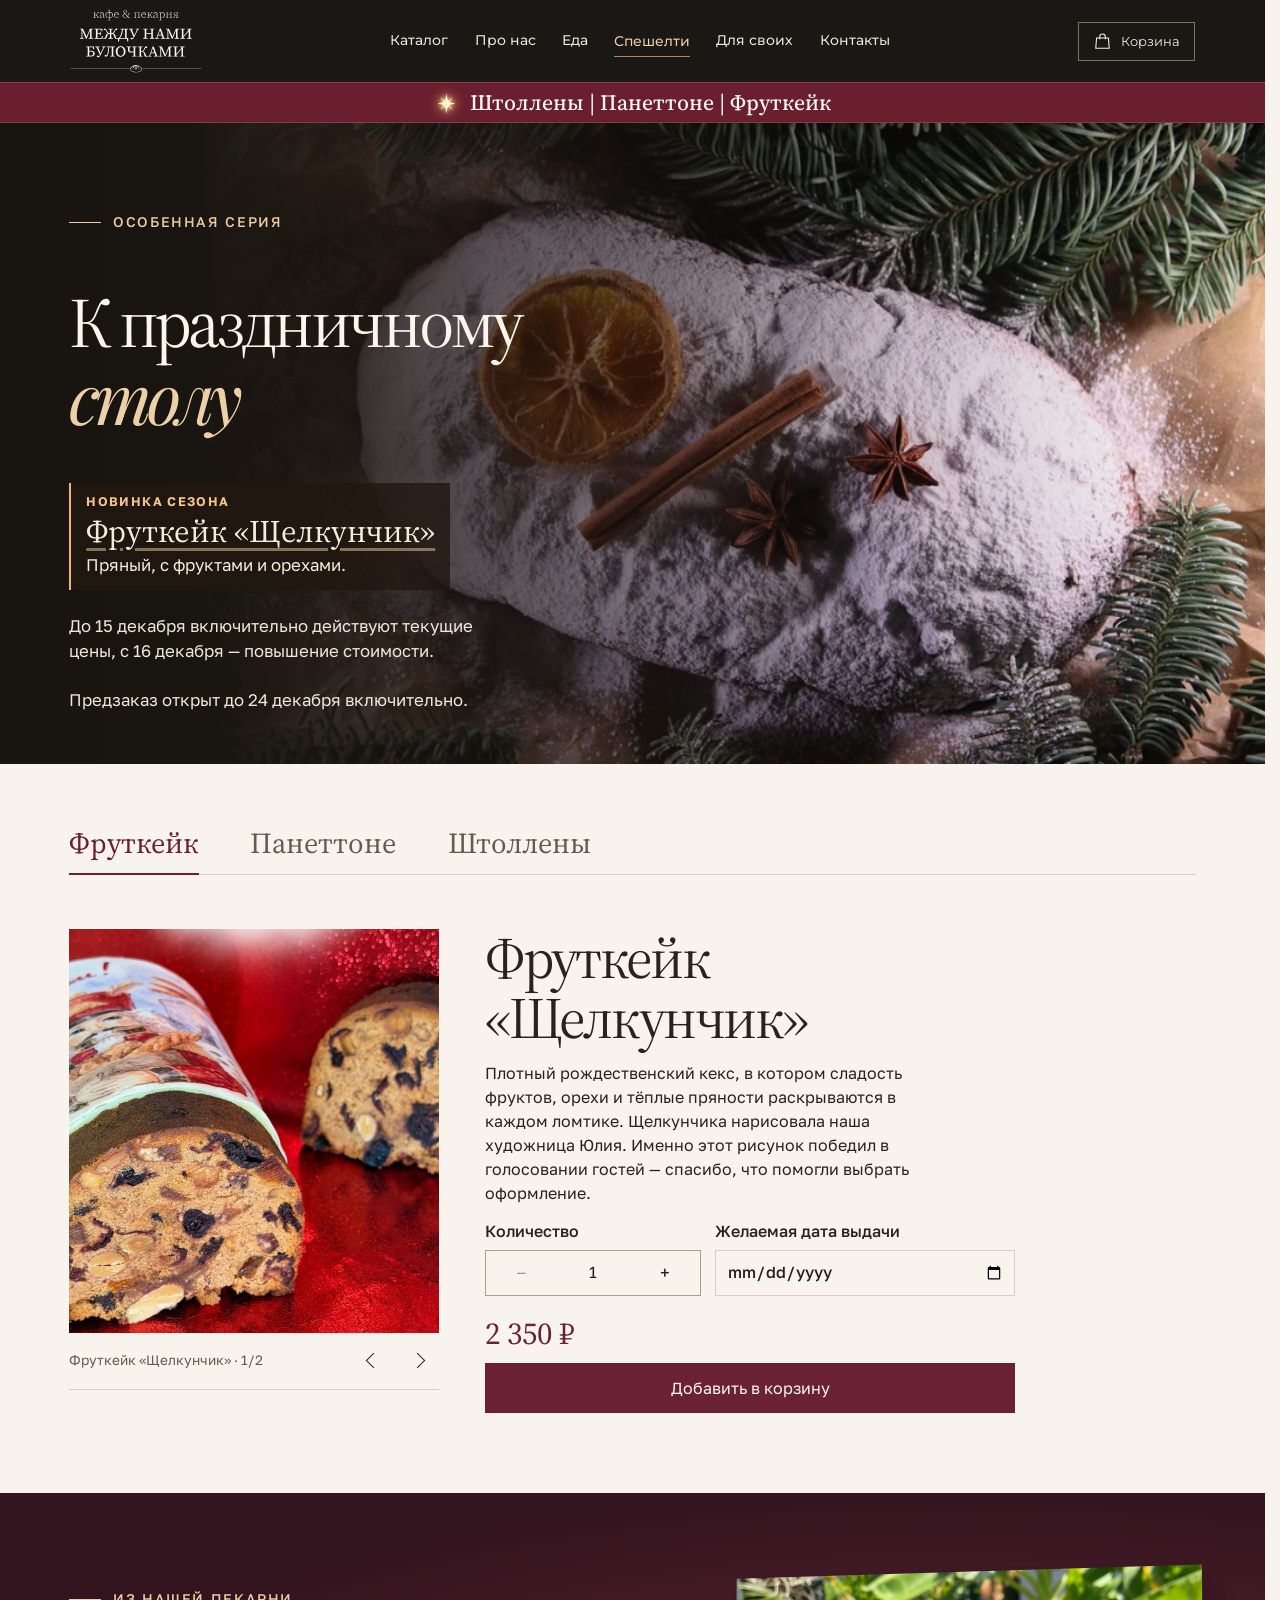
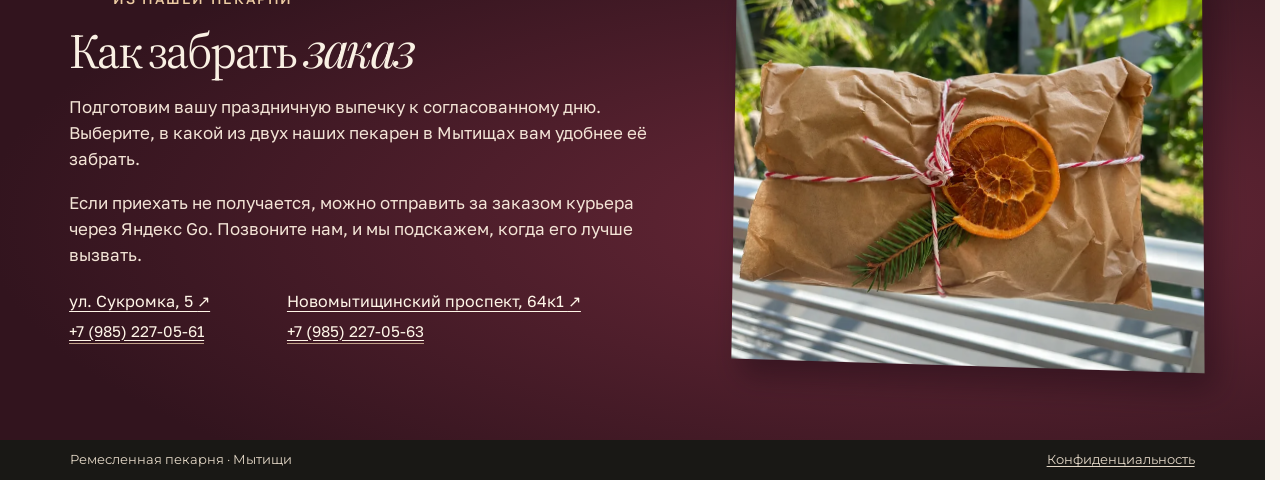
==== commit 63b2f730: "Publish the retouched gift-wrapped stollen photo" ====
--- a/preorder/index.html
+++ b/preorder/index.html
@@ -11,7 +11,7 @@
   <link rel="stylesheet" href="../muka.css?v=food-photo-layout-1">
   <link rel="stylesheet" href="../bakery.css?v=partner-editorial">
   <link rel="stylesheet" href="../photography.css?v=founder-copy-1">
-  <link rel="stylesheet" href="preorder.css?v=holiday-finish-2">
+  <link rel="stylesheet" href="preorder.css?v=holiday-finish-3">
 </head>
 <body class="hp-document">
 <header class="top"><a class="skip" href="#hp-title">К содержанию</a><div class="shell navshell"><a class="brandmark" href="../#top" aria-label="Между Нами Булочками — на главную"><img src="../muka/brand.svg" width="397" height="190" alt="Между Нами Булочками — кафе и пекарня"></a><nav class="main" aria-label="Основное меню"><a href="../#catalog">Каталог</a><a href="../#about">Про нас</a><a href="../#food">Еда</a><a href="../#specialty" class="specialty-link">Спешелти</a><a href="../#wholesale">Для своих</a><a href="../#contacts">Контакты</a></nav><div class="navtools"><button class="basket" id="cartBtn" type="button" aria-label="Открыть корзину"><svg viewbox="0 0 24 24" width="19" height="19" fill="none" stroke="currentColor" stroke-width="1.35" aria-hidden="true"><path d="M4.5 7.5h15l1 13h-17z"></path><path d="M8.5 9V6a3.5 3.5 0 0 1 7 0v3"></path></svg><span class="cartword">Корзина</span> <span class="n" id="cartN">0</span></button><button class="menu-toggle" id="menuToggle" type="button" aria-label="Открыть меню" aria-expanded="false" aria-controls="mobileNav"><i></i><i></i></button></div></div><a class="winter hp-season-banner" href="#hp-collection"><div class="shell order-inner"><span class="season-star" aria-hidden="true"><svg viewBox="0 0 40 40" width="28" height="28" focusable="false"><path class="star-diagonals" d="m9.4 9.4 10.6 7.4 10.6-7.4L23.2 20l7.4 10.6L20 23.2 9.4 30.6 16.8 20z"/><path class="star-main" d="M20 1.1c.9 12.9 3 16.5 15.6 18.9C23 21.6 21 25.8 20 38.9 18.8 26 17 21.8 4.4 20 17 17.8 18.9 14 20 1.1Z"/><circle class="star-core" cx="20" cy="20" r="2.1"/></svg></span><span class="hp-season-copy"><span class="season-title">Штоллены | Панеттоне | Фруткейк</span></span></div></a><nav id="mobileNav" class="mobile-list" aria-label="Меню на телефоне" hidden><a href="../#catalog">Каталог</a><a href="../#about">Про нас</a><a href="../#food">Еда</a><a href="../#specialty" class="specialty-link">Спешелти</a><a href="../#wholesale">Для своих</a><a href="../#contacts">Контакты</a></nav></header>
@@ -189,7 +189,7 @@
               <a class="hp-phone" href="tel:+79852270563">+7 (985) 227-05-63</a></li>
           </ul>
         </div>
-        <figure class="hp-pickup-motion"><img class="hp-pickup-image" src="photos/stollen-packed.webp" width="800" height="533" loading="lazy" alt="Штоллен пекарни в праздничной коробке на еловых ветках"></figure>
+        <figure class="hp-pickup-motion"><img class="hp-pickup-image" src="photos/stollen-pickup-retouched.webp" width="915" height="1220" loading="lazy" alt="Штоллен в крафтовой упаковке с еловой веточкой и сушёным апельсином"></figure>
       </div>
     </section>
   </main>
@@ -208,6 +208,6 @@
 </aside>
 <script src="../retail-catalog.js?v=catalog-canele-1" defer></script>
 <script src="../classic.js?v=holiday-cart-1" defer></script>
-<script src="preorder.js?v=holiday-finish-2" defer></script>
+<script src="preorder.js?v=holiday-finish-3" defer></script>
 </body>
 </html>
--- a/preorder/preorder.css
+++ b/preorder/preorder.css
@@ -407,3 +407,5 @@
 @media(max-width:680px) {
  .hp-page .hp-product-group,.hp-page .hp-product-group:is([data-category="fruitcake"],[data-category="panettones"]) { grid-template-columns:minmax(0,1fr); }
 }
+
+.hp-page .hp-pickup-motion .hp-pickup-image { aspect-ratio:6/5; object-fit:cover; object-position:center 54%; }
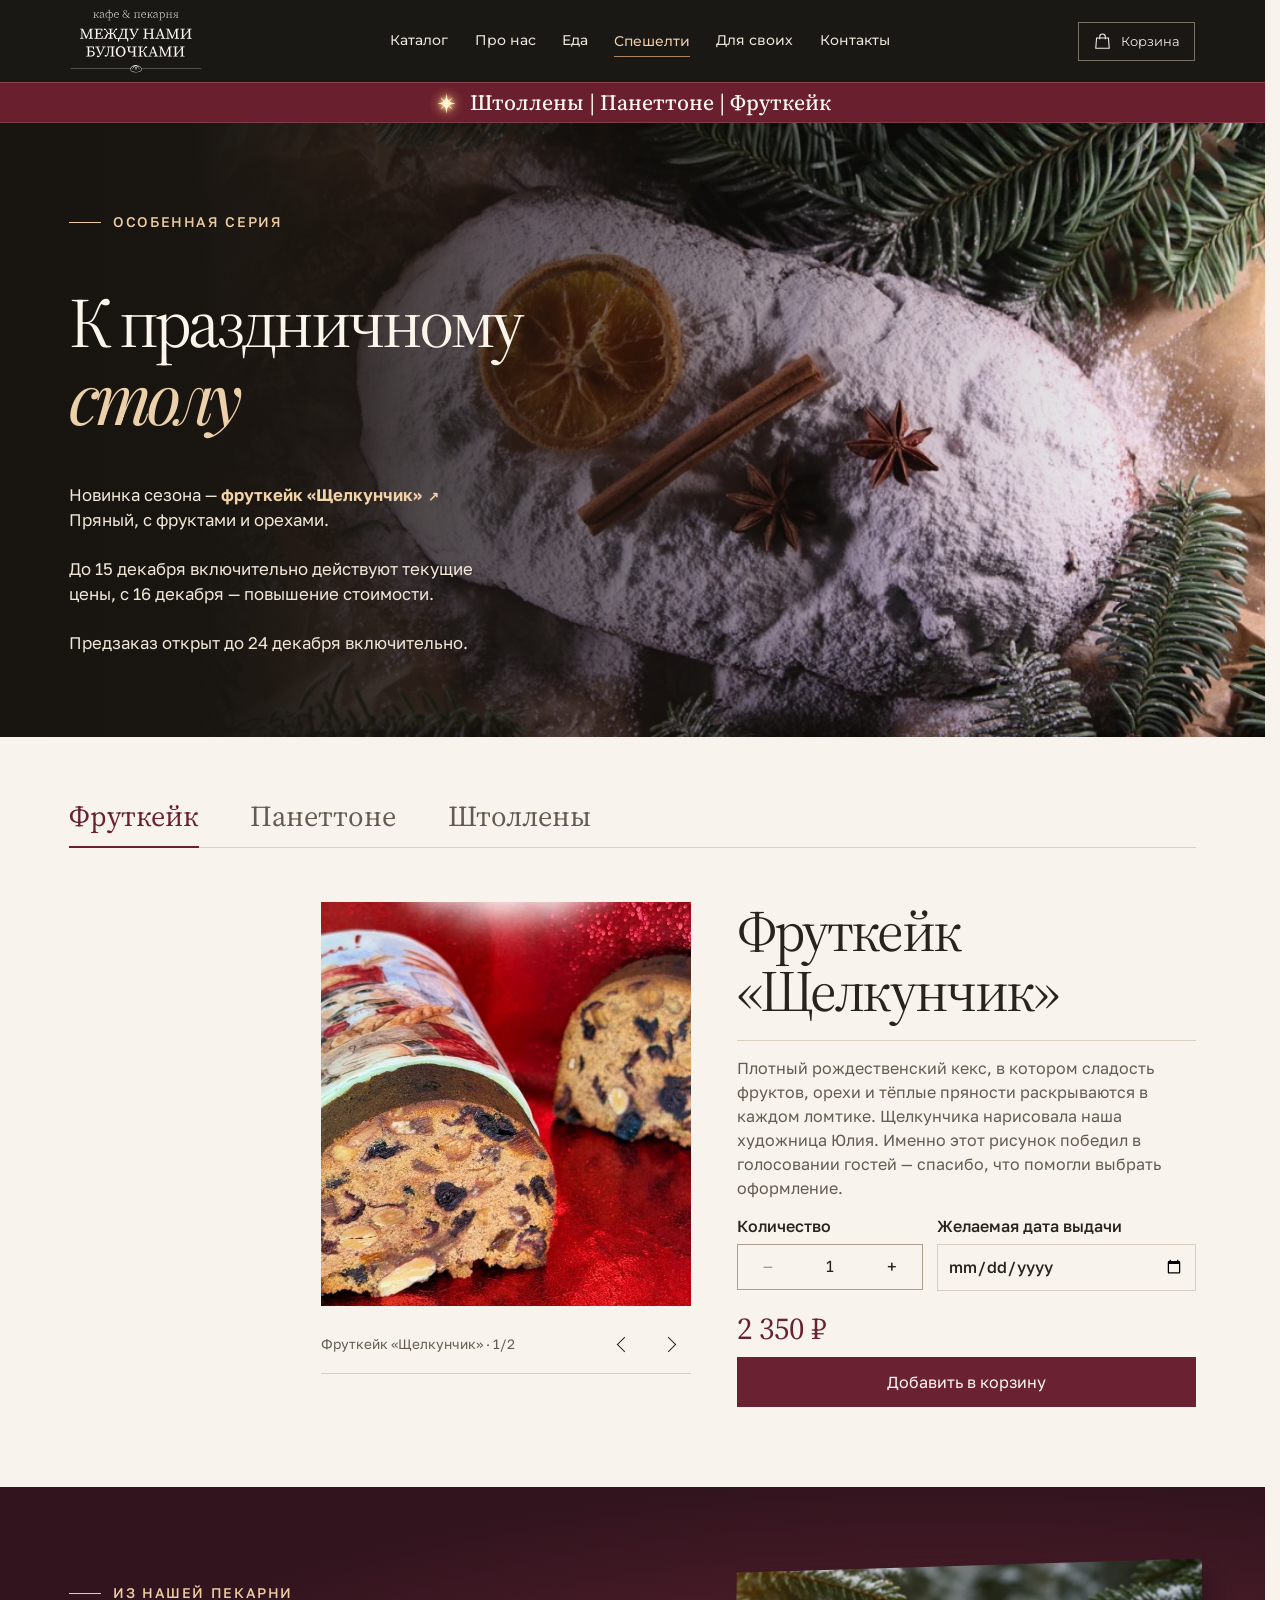
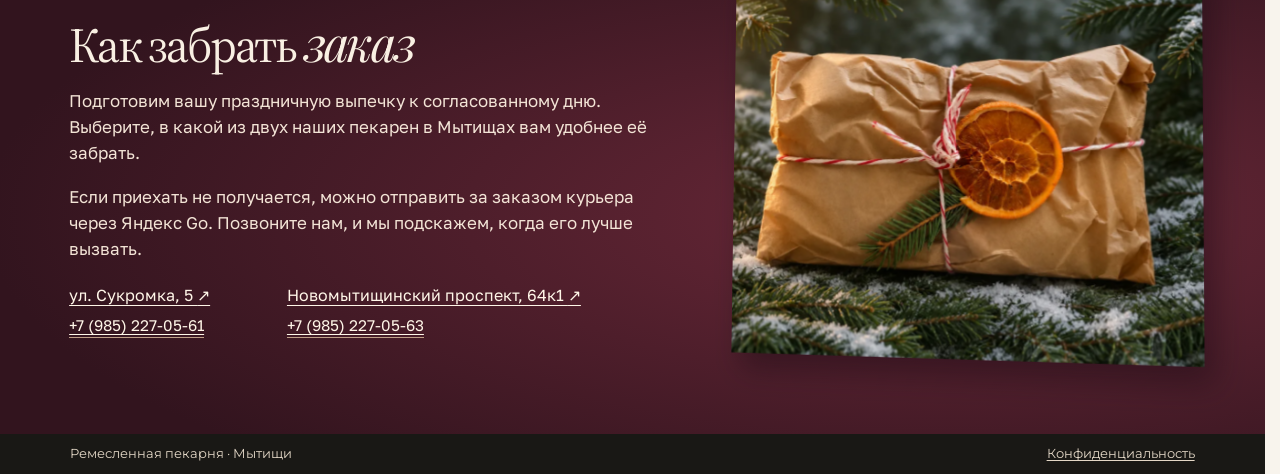
==== commit fccfa84d: "Unify holiday catalog layouts and publish the winter pickup photo" ====
--- a/preorder/index.html
+++ b/preorder/index.html
@@ -11,7 +11,7 @@
   <link rel="stylesheet" href="../muka.css?v=food-photo-layout-1">
   <link rel="stylesheet" href="../bakery.css?v=partner-editorial">
   <link rel="stylesheet" href="../photography.css?v=founder-copy-1">
-  <link rel="stylesheet" href="preorder.css?v=holiday-finish-3">
+  <link rel="stylesheet" href="preorder.css?v=holiday-winter-1">
 </head>
 <body class="hp-document">
 <header class="top"><a class="skip" href="#hp-title">К содержанию</a><div class="shell navshell"><a class="brandmark" href="../#top" aria-label="Между Нами Булочками — на главную"><img src="../muka/brand.svg" width="397" height="190" alt="Между Нами Булочками — кафе и пекарня"></a><nav class="main" aria-label="Основное меню"><a href="../#catalog">Каталог</a><a href="../#about">Про нас</a><a href="../#food">Еда</a><a href="../#specialty" class="specialty-link">Спешелти</a><a href="../#wholesale">Для своих</a><a href="../#contacts">Контакты</a></nav><div class="navtools"><button class="basket" id="cartBtn" type="button" aria-label="Открыть корзину"><svg viewbox="0 0 24 24" width="19" height="19" fill="none" stroke="currentColor" stroke-width="1.35" aria-hidden="true"><path d="M4.5 7.5h15l1 13h-17z"></path><path d="M8.5 9V6a3.5 3.5 0 0 1 7 0v3"></path></svg><span class="cartword">Корзина</span> <span class="n" id="cartN">0</span></button><button class="menu-toggle" id="menuToggle" type="button" aria-label="Открыть меню" aria-expanded="false" aria-controls="mobileNav"><i></i><i></i></button></div></div><a class="winter hp-season-banner" href="#hp-collection"><div class="shell order-inner"><span class="season-star" aria-hidden="true"><svg viewBox="0 0 40 40" width="28" height="28" focusable="false"><path class="star-diagonals" d="m9.4 9.4 10.6 7.4 10.6-7.4L23.2 20l7.4 10.6L20 23.2 9.4 30.6 16.8 20z"/><path class="star-main" d="M20 1.1c.9 12.9 3 16.5 15.6 18.9C23 21.6 21 25.8 20 38.9 18.8 26 17 21.8 4.4 20 17 17.8 18.9 14 20 1.1Z"/><circle class="star-core" cx="20" cy="20" r="2.1"/></svg></span><span class="hp-season-copy"><span class="season-title">Штоллены | Панеттоне | Фруткейк</span></span></div></a><nav id="mobileNav" class="mobile-list" aria-label="Меню на телефоне" hidden><a href="../#catalog">Каталог</a><a href="../#about">Про нас</a><a href="../#food">Еда</a><a href="../#specialty" class="specialty-link">Спешелти</a><a href="../#wholesale">Для своих</a><a href="../#contacts">Контакты</a></nav></header>
@@ -31,10 +31,9 @@
         <div class="hp-hero-copy">
           <p class="hp-kicker hp-kicker-gold"><span class="hp-rule"></span>Особенная серия</p>
           <h1 id="hp-title">К праздничному <em>столу</em></h1>
-          <p class="hp-hero-lead hp-hero-new">
-            <span class="hp-hero-new-label">Новинка сезона</span>
-            <a href="#foodcake">Фруткейк «Щелкунчик»</a>
-            <span>Пряный, с фруктами и орехами.</span>
+          <p class="hp-hero-lead hp-hero-feature">
+            Новинка сезона — <a href="#foodcake">фруткейк «Щелкунчик» <span aria-hidden="true">↗</span></a><br>
+            Пряный, с фруктами и орехами.
           </p>
           <p class="hp-hero-lead">До 15 декабря включительно действуют текущие цены, с 16 декабря — повышение стоимости.</p>
           <p class="hp-hero-lead">Предзаказ открыт до 24 декабря включительно.</p>
@@ -51,8 +50,8 @@
         </div>
         <section class="hp-product-group" id="hp-category-fruitcake" data-category="fruitcake" aria-label="Фруткейк">
           <div class="hp-product-visual">
-            <figure class="hp-product-image hp-image-fruit" data-photo="foodcake"><img src="photos/fruitcake-cut.jpg" loading="lazy" alt="Фруткейк «Щелкунчик»"></figure>
-            <figure class="hp-product-image hp-image-fruit-whole" data-photo="foodcake" hidden><img src="photos/fruitcake-whole.jpg" loading="lazy" alt="Фруткейк с рисунком Юлии"></figure>
+            <figure class="hp-product-image hp-product-portrait" data-photo="foodcake"><div class="hp-image-window hp-image-fruit"><img src="photos/fruitcake-cut.jpg" loading="lazy" alt="Фруткейк «Щелкунчик»"></div></figure>
+            <figure class="hp-product-image hp-product-portrait" data-photo="foodcake" hidden><div class="hp-image-window hp-image-fruit-whole"><img src="photos/fruitcake-whole.jpg" loading="lazy" alt="Фруткейк с рисунком Юлии"></div></figure>
             <div class="hp-carousel-controls" hidden>
               <span aria-live="polite" data-carousel-caption></span>
               <div class="hp-gallery-nav">
@@ -64,7 +63,8 @@
           <div class="hp-product-options">
             <form class="hp-product-form" data-item="foodcake" data-base="2350">
 
-            <div class="hp-single-product"><h3>Фруткейк «Щелкунчик»</h3><p>Плотный рождественский кекс, в котором сладость фруктов, орехи и тёплые пряности раскрываются в каждом ломтике. Щелкунчика нарисовала наша художница Юлия. Именно этот рисунок победил в голосовании гостей — спасибо, что помогли выбрать оформление.</p></div>
+            <h3 class="hp-category-title">Фруткейк «Щелкунчик»</h3>
+              <p class="hp-flavor-description hp-fruit-description">Плотный рождественский кекс, в котором сладость фруктов, орехи и тёплые пряности раскрываются в каждом ломтике. Щелкунчика нарисовала наша художница Юлия. Именно этот рисунок победил в голосовании гостей — спасибо, что помогли выбрать оформление.</p>
               <div class="hp-fields">
                 <div class="hp-field">
                   <label for="hp-fruitcake-quantity">Количество</label>
@@ -85,9 +85,9 @@
         </section>
         <section class="hp-product-group" id="hp-category-panettones" data-category="panettones" aria-label="Панеттоне">
           <div class="hp-product-visual">
-            <figure class="hp-product-image hp-image-chocolate" data-photo="panettone"><img src="photos/panettone-chocolate.jpg" loading="lazy" alt="Три шоколада, цукаты"></figure>
+            <figure class="hp-product-image hp-product-portrait" data-photo="panettone"><div class="hp-image-window hp-image-chocolate"><img src="photos/panettone-chocolate.jpg" loading="lazy" alt="Три шоколада, цукаты"></div></figure>
             <figure class="hp-product-image " data-photo="panettone" hidden><img src="../muka/preorder/panettone-hands.webp" loading="lazy" alt="Панеттоне в разрезе"></figure>
-            <figure class="hp-product-image hp-image-blueberry" data-photo="panettone-blueberry"><img src="photos/panettone-blueberry.jpg" loading="lazy" alt="Черника-свити"></figure>
+            <figure class="hp-product-image hp-product-portrait" data-photo="panettone-blueberry"><div class="hp-image-window hp-image-blueberry"><img src="photos/panettone-blueberry.jpg" loading="lazy" alt="Черника-свити"></div></figure>
             <figure class="hp-product-image " data-photo="panettone-blueberry" hidden><img src="../muka/preorder/panettone-types.webp" loading="lazy" alt="Панеттоне с разными начинками в разрезе"></figure>
             <div class="hp-carousel-controls" hidden>
               <span aria-live="polite" data-carousel-caption></span>
@@ -189,7 +189,7 @@
               <a class="hp-phone" href="tel:+79852270563">+7 (985) 227-05-63</a></li>
           </ul>
         </div>
-        <figure class="hp-pickup-motion"><img class="hp-pickup-image" src="photos/stollen-pickup-retouched.webp" width="915" height="1220" loading="lazy" alt="Штоллен в крафтовой упаковке с еловой веточкой и сушёным апельсином"></figure>
+        <figure class="hp-pickup-motion"><img class="hp-pickup-image" src="photos/stollen-pickup-winter.webp" width="1080" height="864" loading="lazy" alt="Штоллен в крафтовой упаковке с апельсином на заснеженных еловых ветках"></figure>
       </div>
     </section>
   </main>
@@ -208,6 +208,6 @@
 </aside>
 <script src="../retail-catalog.js?v=catalog-canele-1" defer></script>
 <script src="../classic.js?v=holiday-cart-1" defer></script>
-<script src="preorder.js?v=holiday-finish-3" defer></script>
+<script src="preorder.js?v=holiday-winter-1" defer></script>
 </body>
 </html>
--- a/preorder/preorder.css
+++ b/preorder/preorder.css
@@ -387,25 +387,36 @@
 .hp-page .hp-carousel-controls { max-width:100%; }
 .hp-page .hp-carousel-controls [data-carousel-caption] { min-width:0; }
 
-.hp-page .hp-hero-new {
-  display:grid; gap:.22em; width:fit-content; max-width:100%; padding:.6em .9em .7em;
-  border-inline-start:2px solid #e8b780; background:#221810cf; color:#f8ebd9;
-}
-.hp-page .hp-hero-new-label { color:#f2c490; font-size:.75em; font-weight:650; letter-spacing:.11em; text-transform:uppercase; }
-.hp-page .hp-hero-new a { width:fit-content; font:400 clamp(1.38rem,2.45vw,2.08rem)/1.1 var(--serif); text-decoration:underline; text-decoration-color:#edcca37d; text-underline-offset:.18em; }
-.hp-page .hp-hero-new a:hover { color:#fff1d7; text-decoration-color:currentColor; }
 .hp-page .hp-collection { padding-block:clamp(34px,4.2vw,68px) clamp(50px,6.3vw,104px); }
 .hp-page .hp-category-tabs { margin-bottom:clamp(24px,4.3vw,54px); }
 .hp-page .hp-product-group { grid-template-columns:minmax(0,1.15fr) minmax(0,.85fr); gap:clamp(26px,3.6vw,58px); }
-.hp-page .hp-product-group:is([data-category="fruitcake"],[data-category="panettones"]) { grid-template-columns:minmax(0,min(38vw,370px)) minmax(0,530px); }
 .hp-page .hp-pickup-addresses li { min-width:0; }
 .hp-page .hp-pickup-addresses .hp-phone { display:block; width:fit-content; margin-top:.4rem; font-size:.96rem; }
-@media(prefers-reduced-motion:no-preference) {
-  .hp-page .hp-hero-new { animation:hp-new-arrival .75s ease-out both; }
-}
-@keyframes hp-new-arrival { from { opacity:.35; transform:translateY(8px); } to { opacity:1; transform:translateY(0); } }
 @media(max-width:680px) {
  .hp-page .hp-product-group,.hp-page .hp-product-group:is([data-category="fruitcake"],[data-category="panettones"]) { grid-template-columns:minmax(0,1fr); }
 }
 
 .hp-page .hp-pickup-motion .hp-pickup-image { aspect-ratio:6/5; object-fit:cover; object-position:center 54%; }
+
+.hp-page .hp-hero-feature { max-width:100%; }
+.hp-page .hp-hero-feature a {
+  color:#f3d3a8; font-weight:650; text-decoration:none;
+}
+.hp-page .hp-hero-feature a span { display:inline-block; margin-inline-start:.15em; font-size:.78em; }
+.hp-page .hp-hero-feature a:is(:hover,:focus-visible) { text-decoration:underline; text-underline-offset:.2em; }
+.hp-page .hp-fruit-description { border-top:1px solid var(--line); margin-top:1.2rem; padding-top:.9rem; }
+.hp-page .hp-product-portrait {
+  min-width:0; display:grid; justify-items:end; aspect-ratio:3/2;
+}
+.hp-page .hp-product-portrait .hp-image-window {
+  width:min(100%,370px); align-self:start;
+}
+.hp-page .hp-product-portrait .hp-image-window img {
+  position:absolute; inset:0 auto auto 0; transform:translateY(var(--top-cut)); max-height:none;
+}
+.hp-page .hp-image-fruit-whole { --top-cut:-35.15625%; }
+.hp-page .hp-carousel-controls.hp-carousel-portrait { margin-inline-start:auto; }
+@media (max-width:680px) {
+  .hp-page .hp-product-portrait { justify-items:center; aspect-ratio:auto; }
+  .hp-page .hp-carousel-controls.hp-carousel-portrait { margin-inline:auto; }
+}
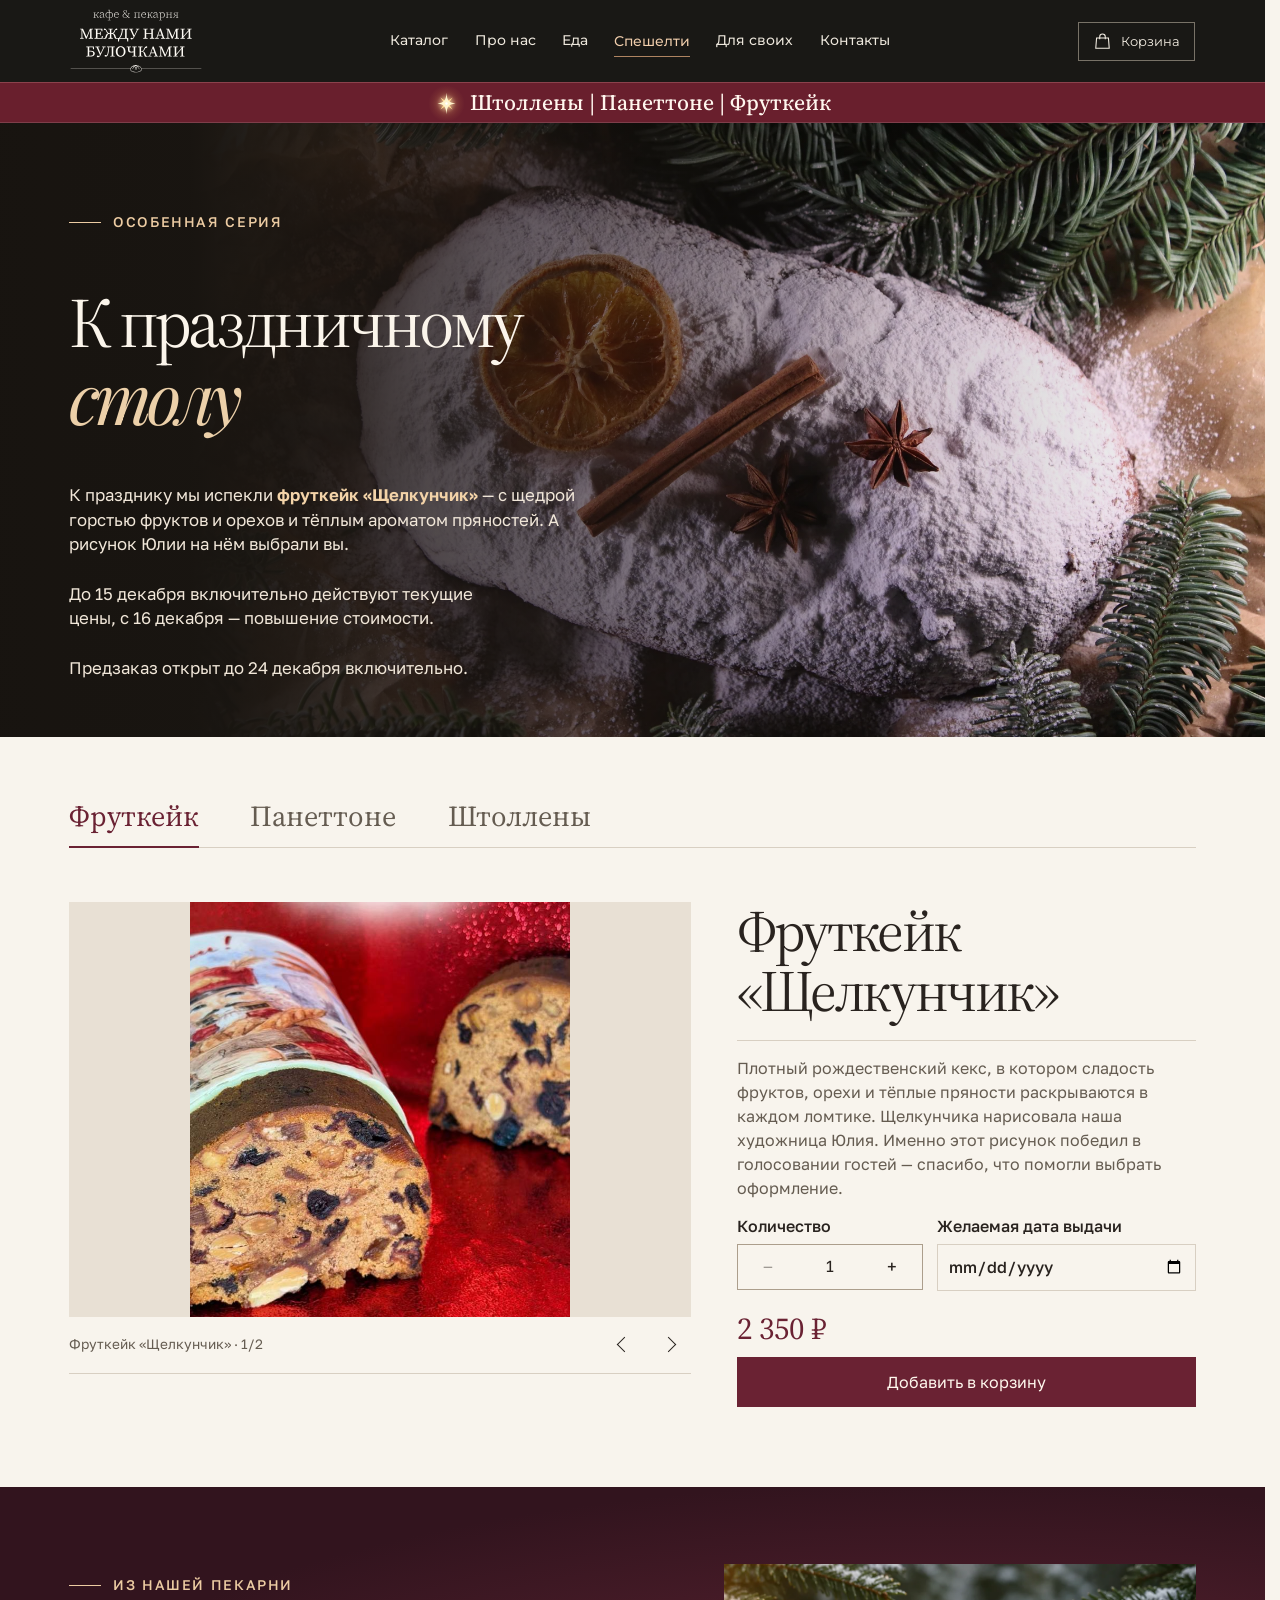
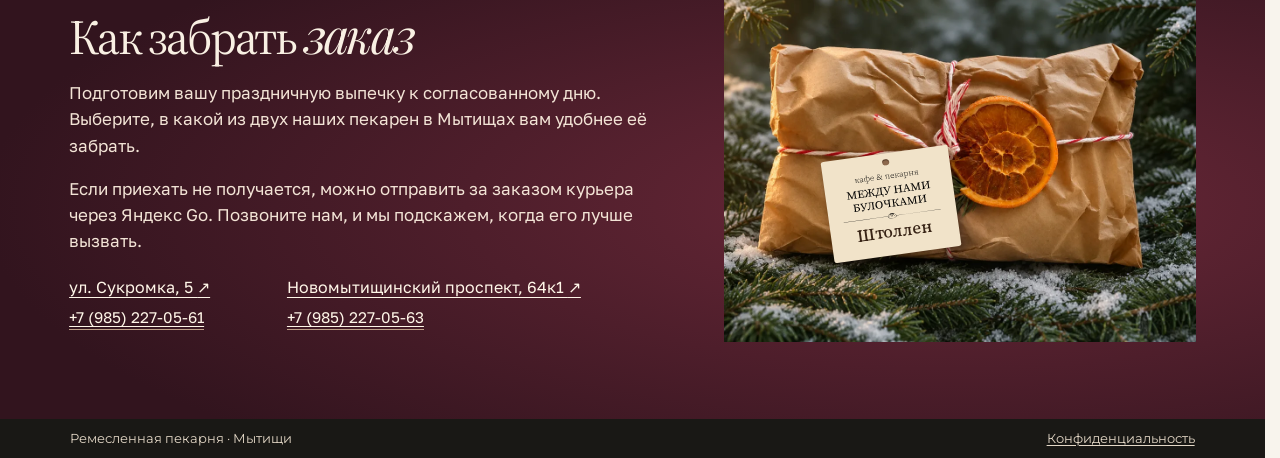
==== commit 6ff52d67: "Match all product galleries and add the bakery tag to the pickup photo" ====
--- a/preorder/index.html
+++ b/preorder/index.html
@@ -11,7 +11,7 @@
   <link rel="stylesheet" href="../muka.css?v=food-photo-layout-1">
   <link rel="stylesheet" href="../bakery.css?v=partner-editorial">
   <link rel="stylesheet" href="../photography.css?v=founder-copy-1">
-  <link rel="stylesheet" href="preorder.css?v=holiday-winter-1">
+  <link rel="stylesheet" href="preorder.css?v=holiday-brand-1">
 </head>
 <body class="hp-document">
 <header class="top"><a class="skip" href="#hp-title">К содержанию</a><div class="shell navshell"><a class="brandmark" href="../#top" aria-label="Между Нами Булочками — на главную"><img src="../muka/brand.svg" width="397" height="190" alt="Между Нами Булочками — кафе и пекарня"></a><nav class="main" aria-label="Основное меню"><a href="../#catalog">Каталог</a><a href="../#about">Про нас</a><a href="../#food">Еда</a><a href="../#specialty" class="specialty-link">Спешелти</a><a href="../#wholesale">Для своих</a><a href="../#contacts">Контакты</a></nav><div class="navtools"><button class="basket" id="cartBtn" type="button" aria-label="Открыть корзину"><svg viewbox="0 0 24 24" width="19" height="19" fill="none" stroke="currentColor" stroke-width="1.35" aria-hidden="true"><path d="M4.5 7.5h15l1 13h-17z"></path><path d="M8.5 9V6a3.5 3.5 0 0 1 7 0v3"></path></svg><span class="cartword">Корзина</span> <span class="n" id="cartN">0</span></button><button class="menu-toggle" id="menuToggle" type="button" aria-label="Открыть меню" aria-expanded="false" aria-controls="mobileNav"><i></i><i></i></button></div></div><a class="winter hp-season-banner" href="#hp-collection"><div class="shell order-inner"><span class="season-star" aria-hidden="true"><svg viewBox="0 0 40 40" width="28" height="28" focusable="false"><path class="star-diagonals" d="m9.4 9.4 10.6 7.4 10.6-7.4L23.2 20l7.4 10.6L20 23.2 9.4 30.6 16.8 20z"/><path class="star-main" d="M20 1.1c.9 12.9 3 16.5 15.6 18.9C23 21.6 21 25.8 20 38.9 18.8 26 17 21.8 4.4 20 17 17.8 18.9 14 20 1.1Z"/><circle class="star-core" cx="20" cy="20" r="2.1"/></svg></span><span class="hp-season-copy"><span class="season-title">Штоллены | Панеттоне | Фруткейк</span></span></div></a><nav id="mobileNav" class="mobile-list" aria-label="Меню на телефоне" hidden><a href="../#catalog">Каталог</a><a href="../#about">Про нас</a><a href="../#food">Еда</a><a href="../#specialty" class="specialty-link">Спешелти</a><a href="../#wholesale">Для своих</a><a href="../#contacts">Контакты</a></nav></header>
@@ -32,8 +32,7 @@
           <p class="hp-kicker hp-kicker-gold"><span class="hp-rule"></span>Особенная серия</p>
           <h1 id="hp-title">К праздничному <em>столу</em></h1>
           <p class="hp-hero-lead hp-hero-feature">
-            Новинка сезона — <a href="#foodcake">фруткейк «Щелкунчик» <span aria-hidden="true">↗</span></a><br>
-            Пряный, с фруктами и орехами.
+            К празднику мы испекли <a href="#foodcake">фруткейк «Щелкунчик»</a> — с щедрой горстью фруктов и орехов и тёплым ароматом пряностей. А рисунок Юлии на нём выбрали вы.
           </p>
           <p class="hp-hero-lead">До 15 декабря включительно действуют текущие цены, с 16 декабря — повышение стоимости.</p>
           <p class="hp-hero-lead">Предзаказ открыт до 24 декабря включительно.</p>
@@ -189,7 +188,10 @@
               <a class="hp-phone" href="tel:+79852270563">+7 (985) 227-05-63</a></li>
           </ul>
         </div>
-        <figure class="hp-pickup-motion"><img class="hp-pickup-image" src="photos/stollen-pickup-winter.webp" width="1080" height="864" loading="lazy" alt="Штоллен в крафтовой упаковке с апельсином на заснеженных еловых ветках"></figure>
+        <figure class="hp-pickup-photo-wrap">
+          <img class="hp-pickup-image" src="photos/stollen-pickup-winter.webp" width="1080" height="864" loading="lazy" alt="Штоллен в крафтовой упаковке с апельсином на заснеженных еловых ветках">
+          <figcaption class="hp-pickup-tag"><img src="../muka/brand.svg" width="397" height="190" alt="Между Нами Булочками"><span>Штоллен</span></figcaption>
+        </figure>
       </div>
     </section>
   </main>
@@ -208,6 +210,6 @@
 </aside>
 <script src="../retail-catalog.js?v=catalog-canele-1" defer></script>
 <script src="../classic.js?v=holiday-cart-1" defer></script>
-<script src="preorder.js?v=holiday-winter-1" defer></script>
+<script src="preorder.js?v=holiday-brand-1" defer></script>
 </body>
 </html>
--- a/preorder/preorder.css
+++ b/preorder/preorder.css
@@ -362,28 +362,9 @@
 .hp-page .hp-product-weight { margin-top:.75rem; color:var(--soft); }
 .hp-page .hp-product-weight span { color:var(--ink); }
 .hp-page .hp-pickup-copy>p:not(.hp-kicker) + p { margin-top:1em; }
-.hp-page .hp-pickup-motion { margin:0; perspective:780px; }
-.hp-page .hp-pickup-motion .hp-pickup-image {
-  width:100%; height:auto; margin:0; display:block;
-  transform:rotateY(-7deg) rotateX(2deg);
-  filter:drop-shadow(10px 16px 15px #17091275);
-}
 @media(min-width:831px) {
  .hp-page .hp-hero-inner { align-items:flex-start; padding-block: clamp(58px,7vw,110px) clamp(30px,4vw,60px); }
 }
-@media(max-width:830px) {
- .hp-page .hp-pickup-motion { width:calc(100% - 40px); margin-inline:auto; }
-}
-@media (prefers-reduced-motion:no-preference) {
- .hp-page .hp-pickup-in-view .hp-pickup-image { animation: hp-pickup-tilt 1.8s ease-out backwards; }
- .hp-page .hp-pickup-motion:hover .hp-pickup-image { transform:rotateY(0deg) rotateX(0deg); transition:transform .45s ease; }
-}
-@keyframes hp-pickup-tilt {
- 0% { transform:rotateY(-20deg) rotateX(8deg) translateZ(-15px); }
- 65% { transform:rotateY(3deg) rotateX(-2deg) translateZ(9px); }
- 100% { transform:rotateY(-7deg) rotateX(2deg) translateZ(0); }
-}
-
 .hp-page .hp-carousel-controls { max-width:100%; }
 .hp-page .hp-carousel-controls [data-carousel-caption] { min-width:0; }
 
@@ -420,3 +401,31 @@
   .hp-page .hp-product-portrait { justify-items:center; aspect-ratio:auto; }
   .hp-page .hp-carousel-controls.hp-carousel-portrait { margin-inline:auto; }
 }
+
+.hp-page .hp-product-visual .hp-product-image {
+  display:grid; place-items:center; width:100%; aspect-ratio:3/2; overflow:hidden;
+}
+.hp-page .hp-product-visual .hp-product-image img {
+  width:100%; height:100%; max-height:none; object-fit:contain; object-position:center;
+}
+.hp-page :is([data-category="fruitcake"],[data-category="panettones"]) .hp-product-image:not([hidden]) { background:#e8e0d4; }
+.hp-page .hp-product-visual .hp-image-window { width:auto; height:100%; max-width:100%; }
+.hp-page .hp-product-visual .hp-image-window img { height:auto; }
+.hp-page .hp-carousel-controls { width:100%; margin-inline:0; }
+.hp-page .hp-pickup-photo-wrap { position:relative; margin:0; }
+.hp-page .hp-pickup-photo-wrap .hp-pickup-image { width:100%; height:auto; aspect-ratio:5/4; object-fit:cover; margin:0; }
+.hp-page .hp-pickup-tag {
+  position:absolute; inset:50% auto auto 22%; width:27%; box-sizing:border-box;
+  display:grid; justify-items:center; gap:.22em;
+  padding:4% 3% 2.8%; transform:rotate(-8deg);
+  background:#f1e3c9; color:#382416; border-radius:2%; line-height:1.1;
+  box-shadow:2px 3px 6px #26170f70; font:500 clamp(.59rem,1.3vw,1.05rem)/1.1 var(--serif);
+}
+.hp-page .hp-pickup-tag::before {
+  content:""; position:absolute; top:6%; left:48%; width:5%; aspect-ratio:1;
+  background:#8d694d; border-radius:50%; box-shadow:inset 0 1px 1px #29180f8c;
+}
+.hp-page .hp-pickup-tag img { width:100%; height:auto; }
+@media(max-width:830px) {
+  .hp-page .hp-pickup-photo-wrap { width:calc(100% - 40px); margin-inline:auto; }
+}
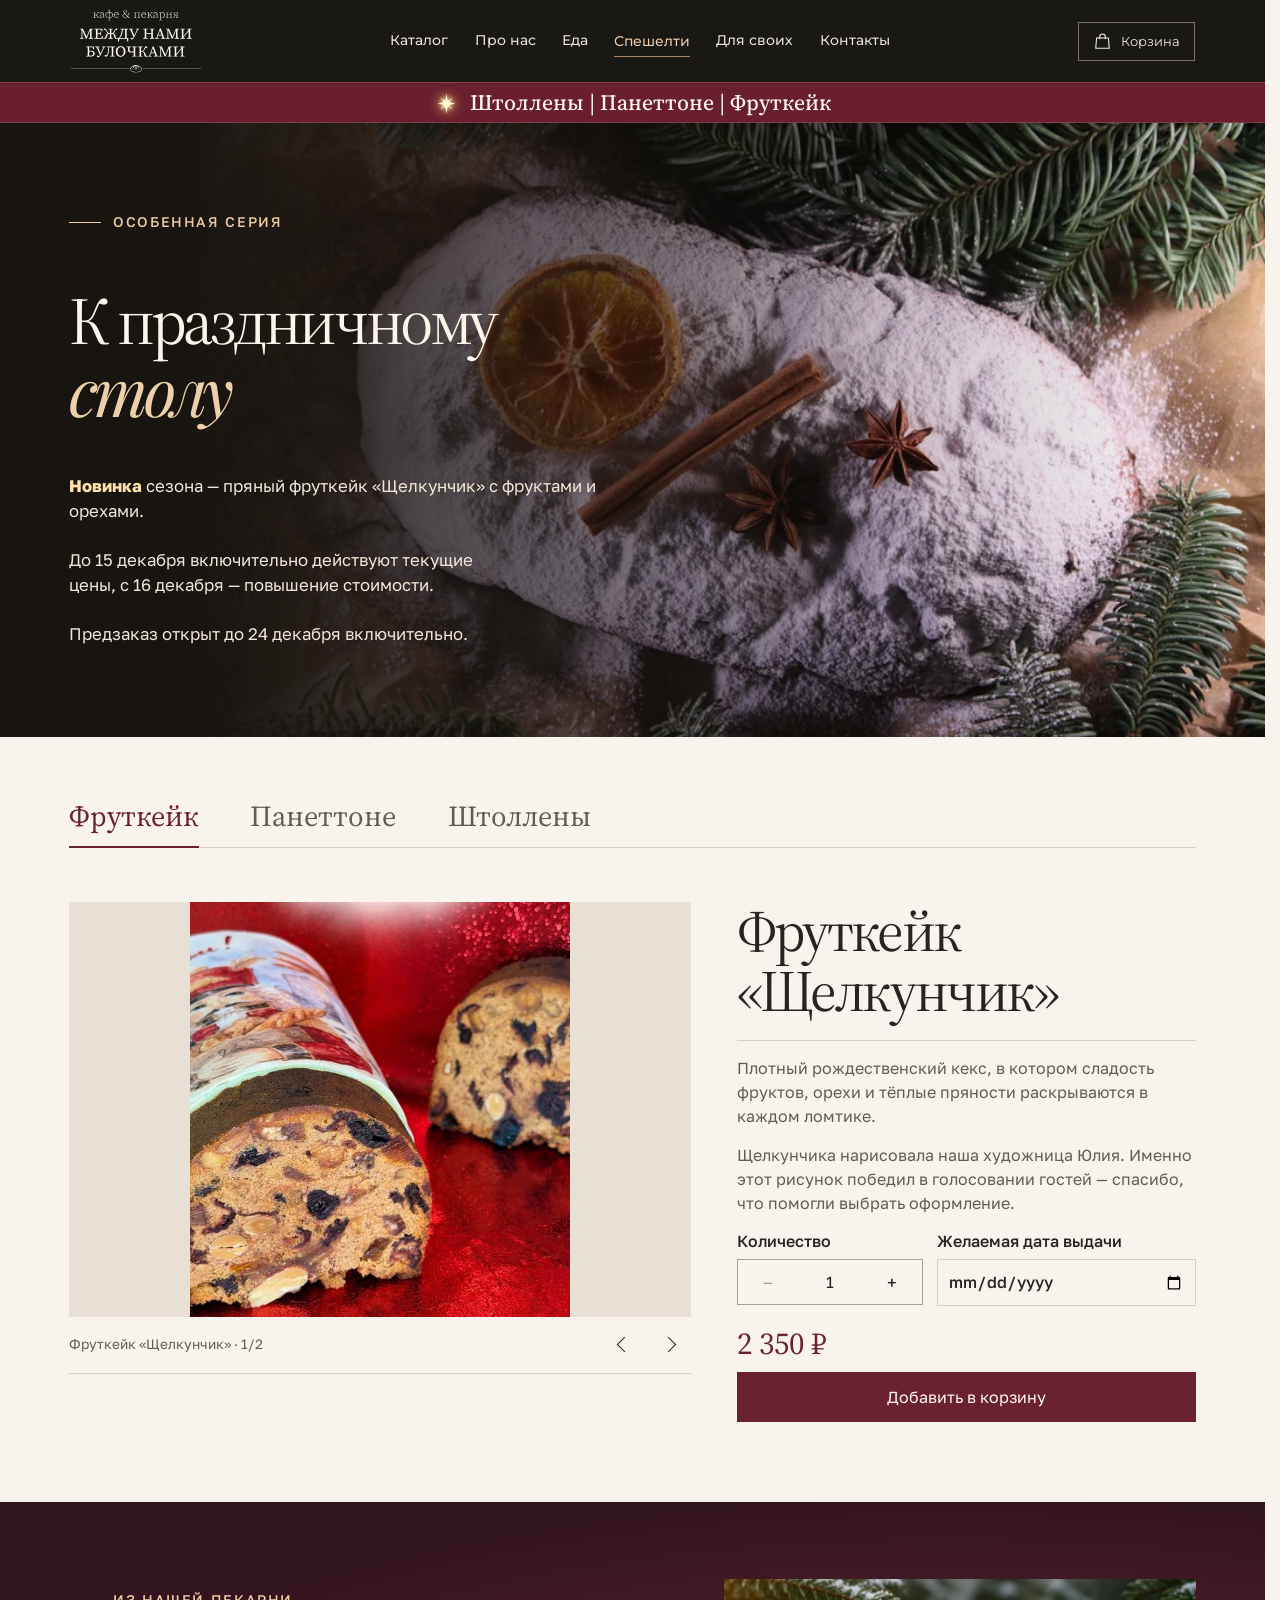
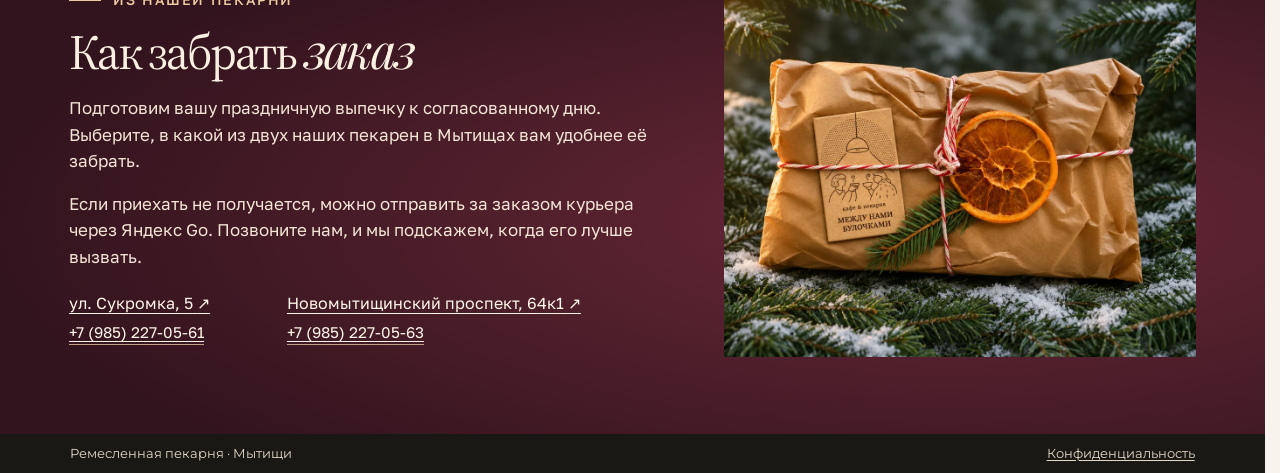
==== commit ad1d5158: "Fix holiday title and gallery framing, and photograph the kraft postcard" ====
--- a/preorder/index.html
+++ b/preorder/index.html
@@ -11,7 +11,7 @@
   <link rel="stylesheet" href="../muka.css?v=food-photo-layout-1">
   <link rel="stylesheet" href="../bakery.css?v=partner-editorial">
   <link rel="stylesheet" href="../photography.css?v=founder-copy-1">
-  <link rel="stylesheet" href="preorder.css?v=holiday-brand-1">
+  <link rel="stylesheet" href="preorder.css?v=holiday-card-1">
 </head>
 <body class="hp-document">
 <header class="top"><a class="skip" href="#hp-title">К содержанию</a><div class="shell navshell"><a class="brandmark" href="../#top" aria-label="Между Нами Булочками — на главную"><img src="../muka/brand.svg" width="397" height="190" alt="Между Нами Булочками — кафе и пекарня"></a><nav class="main" aria-label="Основное меню"><a href="../#catalog">Каталог</a><a href="../#about">Про нас</a><a href="../#food">Еда</a><a href="../#specialty" class="specialty-link">Спешелти</a><a href="../#wholesale">Для своих</a><a href="../#contacts">Контакты</a></nav><div class="navtools"><button class="basket" id="cartBtn" type="button" aria-label="Открыть корзину"><svg viewbox="0 0 24 24" width="19" height="19" fill="none" stroke="currentColor" stroke-width="1.35" aria-hidden="true"><path d="M4.5 7.5h15l1 13h-17z"></path><path d="M8.5 9V6a3.5 3.5 0 0 1 7 0v3"></path></svg><span class="cartword">Корзина</span> <span class="n" id="cartN">0</span></button><button class="menu-toggle" id="menuToggle" type="button" aria-label="Открыть меню" aria-expanded="false" aria-controls="mobileNav"><i></i><i></i></button></div></div><a class="winter hp-season-banner" href="#hp-collection"><div class="shell order-inner"><span class="season-star" aria-hidden="true"><svg viewBox="0 0 40 40" width="28" height="28" focusable="false"><path class="star-diagonals" d="m9.4 9.4 10.6 7.4 10.6-7.4L23.2 20l7.4 10.6L20 23.2 9.4 30.6 16.8 20z"/><path class="star-main" d="M20 1.1c.9 12.9 3 16.5 15.6 18.9C23 21.6 21 25.8 20 38.9 18.8 26 17 21.8 4.4 20 17 17.8 18.9 14 20 1.1Z"/><circle class="star-core" cx="20" cy="20" r="2.1"/></svg></span><span class="hp-season-copy"><span class="season-title">Штоллены | Панеттоне | Фруткейк</span></span></div></a><nav id="mobileNav" class="mobile-list" aria-label="Меню на телефоне" hidden><a href="../#catalog">Каталог</a><a href="../#about">Про нас</a><a href="../#food">Еда</a><a href="../#specialty" class="specialty-link">Спешелти</a><a href="../#wholesale">Для своих</a><a href="../#contacts">Контакты</a></nav></header>
@@ -30,10 +30,8 @@
       <div class="hp-wrap hp-hero-inner">
         <div class="hp-hero-copy">
           <p class="hp-kicker hp-kicker-gold"><span class="hp-rule"></span>Особенная серия</p>
-          <h1 id="hp-title">К праздничному <em>столу</em></h1>
-          <p class="hp-hero-lead hp-hero-feature">
-            К празднику мы испекли <a href="#foodcake">фруткейк «Щелкунчик»</a> — с щедрой горстью фруктов и орехов и тёплым ароматом пряностей. А рисунок Юлии на нём выбрали вы.
-          </p>
+          <h1 id="hp-title"><span>К&nbsp;праздничному</span> <em>столу</em></h1>
+          <p class="hp-hero-lead hp-hero-feature"><strong>Новинка</strong> сезона — пряный <a href="#foodcake">фруткейк «Щелкунчик»</a> с фруктами и орехами.</p>
           <p class="hp-hero-lead">До 15 декабря включительно действуют текущие цены, с 16 декабря — повышение стоимости.</p>
           <p class="hp-hero-lead">Предзаказ открыт до 24 декабря включительно.</p>
         </div>
@@ -63,7 +61,8 @@
             <form class="hp-product-form" data-item="foodcake" data-base="2350">
 
             <h3 class="hp-category-title">Фруткейк «Щелкунчик»</h3>
-              <p class="hp-flavor-description hp-fruit-description">Плотный рождественский кекс, в котором сладость фруктов, орехи и тёплые пряности раскрываются в каждом ломтике. Щелкунчика нарисовала наша художница Юлия. Именно этот рисунок победил в голосовании гостей — спасибо, что помогли выбрать оформление.</p>
+              <p class="hp-flavor-description hp-fruit-description">Плотный рождественский кекс, в котором сладость фруктов, орехи и тёплые пряности раскрываются в каждом ломтике.</p>
+              <p class="hp-flavor-description hp-fruit-story">Щелкунчика нарисовала наша художница Юлия. Именно этот рисунок победил в голосовании гостей — спасибо, что помогли выбрать оформление.</p>
               <div class="hp-fields">
                 <div class="hp-field">
                   <label for="hp-fruitcake-quantity">Количество</label>
@@ -189,8 +188,7 @@
           </ul>
         </div>
         <figure class="hp-pickup-photo-wrap">
-          <img class="hp-pickup-image" src="photos/stollen-pickup-winter.webp" width="1080" height="864" loading="lazy" alt="Штоллен в крафтовой упаковке с апельсином на заснеженных еловых ветках">
-          <figcaption class="hp-pickup-tag"><img src="../muka/brand.svg" width="397" height="190" alt="Между Нами Булочками"><span>Штоллен</span></figcaption>
+          <img class="hp-pickup-image" src="photos/stollen-pickup-postcard.webp" width="1080" height="864" loading="lazy" alt="Штоллен в крафтовой упаковке с открыткой «Между Нами Булочками» на заснеженных еловых ветках">
         </figure>
       </div>
     </section>
@@ -210,6 +208,6 @@
 </aside>
 <script src="../retail-catalog.js?v=catalog-canele-1" defer></script>
 <script src="../classic.js?v=holiday-cart-1" defer></script>
-<script src="preorder.js?v=holiday-brand-1" defer></script>
+<script src="preorder.js?v=holiday-card-1" defer></script>
 </body>
 </html>
--- a/preorder/preorder.css
+++ b/preorder/preorder.css
@@ -414,18 +414,17 @@
 .hp-page .hp-carousel-controls { width:100%; margin-inline:0; }
 .hp-page .hp-pickup-photo-wrap { position:relative; margin:0; }
 .hp-page .hp-pickup-photo-wrap .hp-pickup-image { width:100%; height:auto; aspect-ratio:5/4; object-fit:cover; margin:0; }
-.hp-page .hp-pickup-tag {
-  position:absolute; inset:50% auto auto 22%; width:27%; box-sizing:border-box;
-  display:grid; justify-items:center; gap:.22em;
-  padding:4% 3% 2.8%; transform:rotate(-8deg);
-  background:#f1e3c9; color:#382416; border-radius:2%; line-height:1.1;
-  box-shadow:2px 3px 6px #26170f70; font:500 clamp(.59rem,1.3vw,1.05rem)/1.1 var(--serif);
-}
-.hp-page .hp-pickup-tag::before {
-  content:""; position:absolute; top:6%; left:48%; width:5%; aspect-ratio:1;
-  background:#8d694d; border-radius:50%; box-shadow:inset 0 1px 1px #29180f8c;
-}
-.hp-page .hp-pickup-tag img { width:100%; height:auto; }
 @media(max-width:830px) {
   .hp-page .hp-pickup-photo-wrap { width:calc(100% - 40px); margin-inline:auto; }
 }
+
+.hp-page .hp-hero h1 { font-size:clamp(1.9rem, 8.7vw, 4.8rem); }
+.hp-page .hp-hero h1 span { display:block; white-space:nowrap; }
+@media(min-width:831px) { .hp-page .hp-hero h1 { font-size:clamp(3.25rem,5.2vw,4.8rem); } }
+.hp-page .hp-hero-feature strong { color:#ffe1a9; font-weight:750; }
+.hp-page .hp-hero-feature a { color:inherit; font-weight:inherit; }
+.hp-page .hp-fruit-story { margin-top:.95em; }
+.hp-page .hp-product-visual .hp-product-image { position:relative; }
+.hp-page .hp-product-visual .hp-product-image > img {
+  position:absolute; inset:0; display:block; width:100%; height:100%; object-fit:contain; object-position:center;
+}
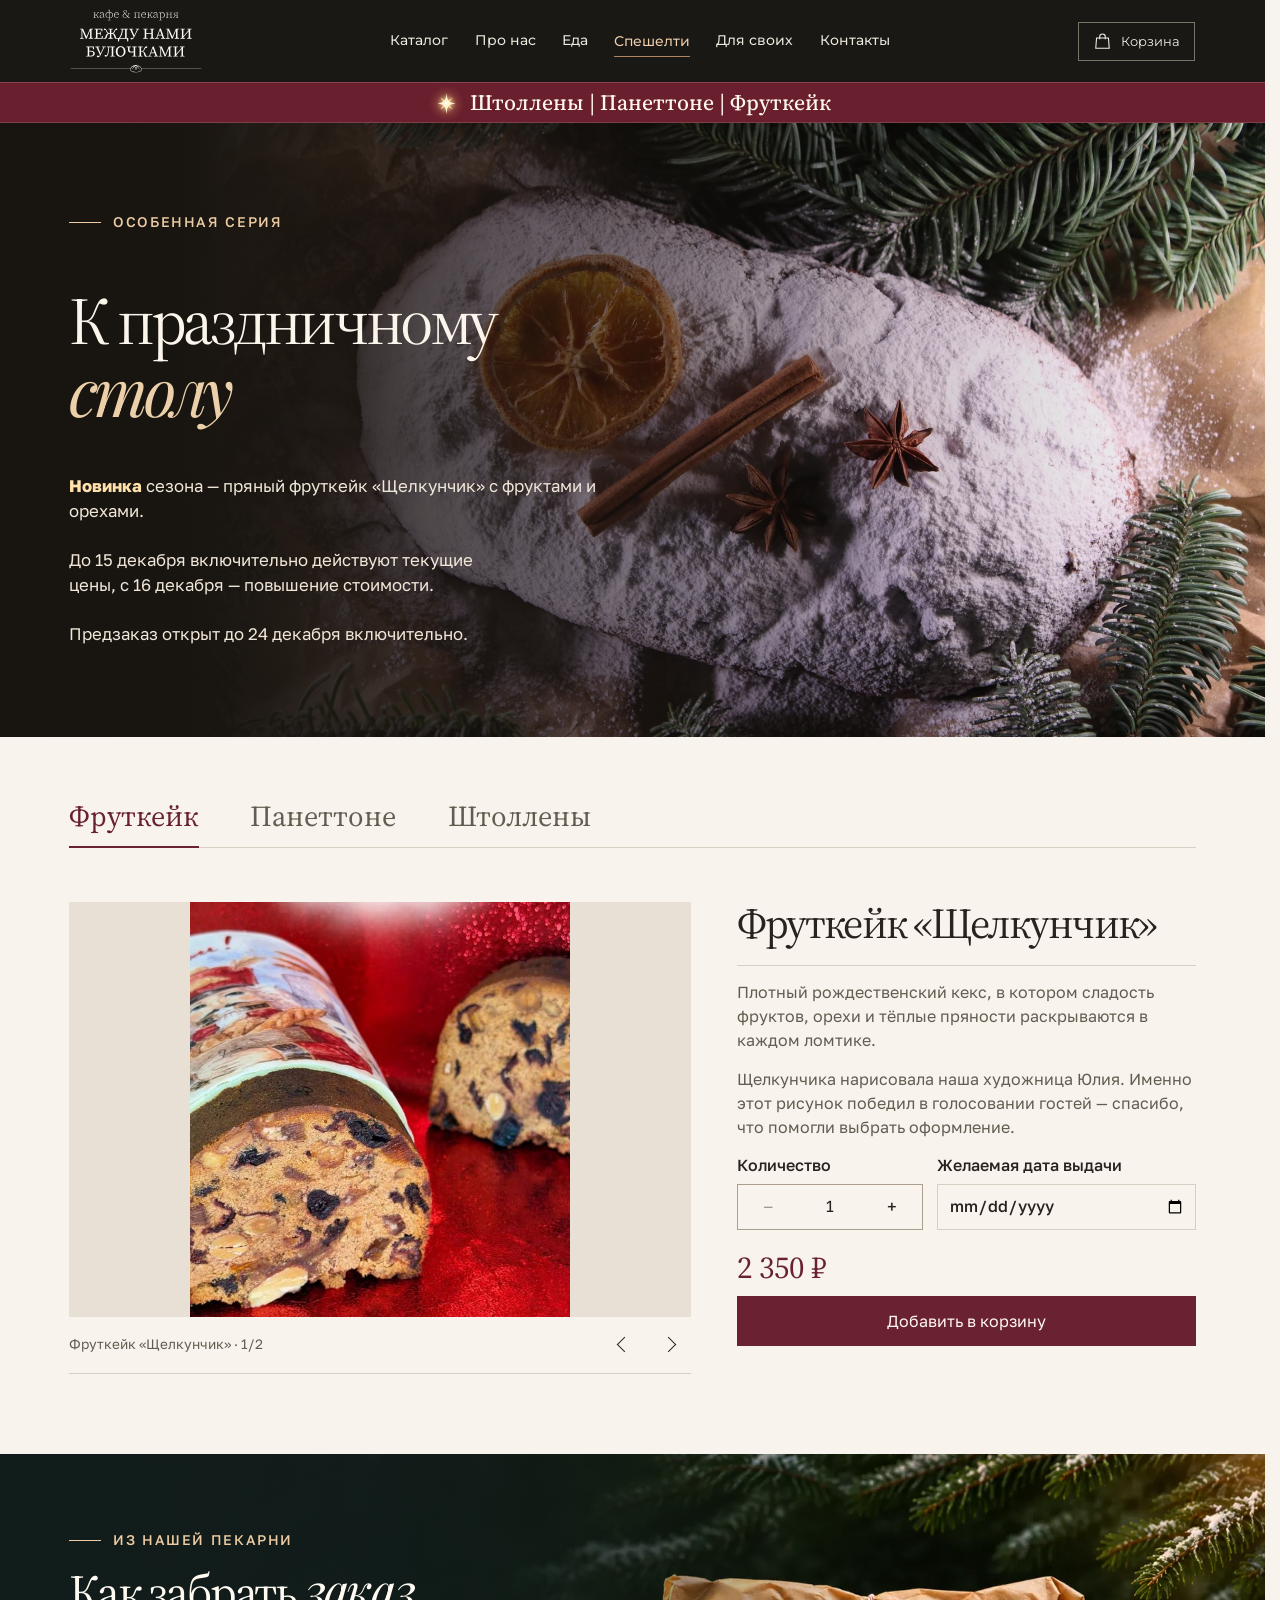
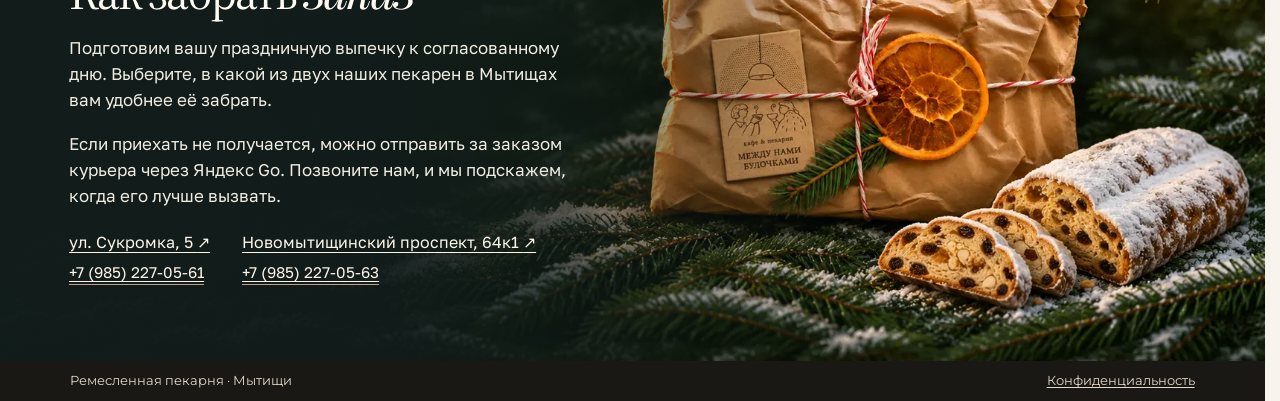
==== commit d3970e04: "Fit the holiday catalog title and stage pickup in a snowy panorama" ====
--- a/preorder/index.html
+++ b/preorder/index.html
@@ -11,7 +11,7 @@
   <link rel="stylesheet" href="../muka.css?v=food-photo-layout-1">
   <link rel="stylesheet" href="../bakery.css?v=partner-editorial">
   <link rel="stylesheet" href="../photography.css?v=founder-copy-1">
-  <link rel="stylesheet" href="preorder.css?v=holiday-card-1">
+  <link rel="stylesheet" href="preorder.css?v=holiday-snow-1">
 </head>
 <body class="hp-document">
 <header class="top"><a class="skip" href="#hp-title">К содержанию</a><div class="shell navshell"><a class="brandmark" href="../#top" aria-label="Между Нами Булочками — на главную"><img src="../muka/brand.svg" width="397" height="190" alt="Между Нами Булочками — кафе и пекарня"></a><nav class="main" aria-label="Основное меню"><a href="../#catalog">Каталог</a><a href="../#about">Про нас</a><a href="../#food">Еда</a><a href="../#specialty" class="specialty-link">Спешелти</a><a href="../#wholesale">Для своих</a><a href="../#contacts">Контакты</a></nav><div class="navtools"><button class="basket" id="cartBtn" type="button" aria-label="Открыть корзину"><svg viewbox="0 0 24 24" width="19" height="19" fill="none" stroke="currentColor" stroke-width="1.35" aria-hidden="true"><path d="M4.5 7.5h15l1 13h-17z"></path><path d="M8.5 9V6a3.5 3.5 0 0 1 7 0v3"></path></svg><span class="cartword">Корзина</span> <span class="n" id="cartN">0</span></button><button class="menu-toggle" id="menuToggle" type="button" aria-label="Открыть меню" aria-expanded="false" aria-controls="mobileNav"><i></i><i></i></button></div></div><a class="winter hp-season-banner" href="#hp-collection"><div class="shell order-inner"><span class="season-star" aria-hidden="true"><svg viewBox="0 0 40 40" width="28" height="28" focusable="false"><path class="star-diagonals" d="m9.4 9.4 10.6 7.4 10.6-7.4L23.2 20l7.4 10.6L20 23.2 9.4 30.6 16.8 20z"/><path class="star-main" d="M20 1.1c.9 12.9 3 16.5 15.6 18.9C23 21.6 21 25.8 20 38.9 18.8 26 17 21.8 4.4 20 17 17.8 18.9 14 20 1.1Z"/><circle class="star-core" cx="20" cy="20" r="2.1"/></svg></span><span class="hp-season-copy"><span class="season-title">Штоллены | Панеттоне | Фруткейк</span></span></div></a><nav id="mobileNav" class="mobile-list" aria-label="Меню на телефоне" hidden><a href="../#catalog">Каталог</a><a href="../#about">Про нас</a><a href="../#food">Еда</a><a href="../#specialty" class="specialty-link">Спешелти</a><a href="../#wholesale">Для своих</a><a href="../#contacts">Контакты</a></nav></header>
@@ -60,7 +60,7 @@
           <div class="hp-product-options">
             <form class="hp-product-form" data-item="foodcake" data-base="2350">
 
-            <h3 class="hp-category-title">Фруткейк «Щелкунчик»</h3>
+            <h3 class="hp-category-title">Фруткейк&nbsp;«Щелкунчик»</h3>
               <p class="hp-flavor-description hp-fruit-description">Плотный рождественский кекс, в котором сладость фруктов, орехи и тёплые пряности раскрываются в каждом ломтике.</p>
               <p class="hp-flavor-description hp-fruit-story">Щелкунчика нарисовала наша художница Юлия. Именно этот рисунок победил в голосовании гостей — спасибо, что помогли выбрать оформление.</p>
               <div class="hp-fields">
@@ -84,9 +84,9 @@
         <section class="hp-product-group" id="hp-category-panettones" data-category="panettones" aria-label="Панеттоне">
           <div class="hp-product-visual">
             <figure class="hp-product-image hp-product-portrait" data-photo="panettone"><div class="hp-image-window hp-image-chocolate"><img src="photos/panettone-chocolate.jpg" loading="lazy" alt="Три шоколада, цукаты"></div></figure>
-            <figure class="hp-product-image " data-photo="panettone" hidden><img src="../muka/preorder/panettone-hands.webp" loading="lazy" alt="Панеттоне в разрезе"></figure>
+            <figure class="hp-product-image hp-panettone-landscape hp-panettone-crumb" data-photo="panettone" hidden><img src="../muka/preorder/panettone-hands.webp" loading="lazy" alt="Панеттоне в разрезе"></figure>
             <figure class="hp-product-image hp-product-portrait" data-photo="panettone-blueberry"><div class="hp-image-window hp-image-blueberry"><img src="photos/panettone-blueberry.jpg" loading="lazy" alt="Черника-свити"></div></figure>
-            <figure class="hp-product-image " data-photo="panettone-blueberry" hidden><img src="../muka/preorder/panettone-types.webp" loading="lazy" alt="Панеттоне с разными начинками в разрезе"></figure>
+            <figure class="hp-product-image hp-panettone-landscape hp-panettone-pair" data-photo="panettone-blueberry" hidden><img src="../muka/preorder/panettone-types.webp" loading="lazy" alt="Панеттоне с разными начинками в разрезе"></figure>
             <div class="hp-carousel-controls" hidden>
               <span aria-live="polite" data-carousel-caption></span>
               <div class="hp-gallery-nav">
@@ -188,9 +188,10 @@
           </ul>
         </div>
         <figure class="hp-pickup-photo-wrap">
-          <img class="hp-pickup-image" src="photos/stollen-pickup-postcard.webp" width="1080" height="864" loading="lazy" alt="Штоллен в крафтовой упаковке с открыткой «Между Нами Булочками» на заснеженных еловых ветках">
+          <img class="hp-pickup-image" src="photos/stollen-pickup-snow.webp" width="1700" height="708" loading="lazy" alt="Штоллен в крафтовой упаковке с открыткой пекарни и штоллен в разрезе на заснеженных еловых ветках">
         </figure>
       </div>
+      <div class="hp-snowfall" aria-hidden="true"><span style="--x:2%;--delay:-0s;--duration:8s;--size:1.5px;--drift:-12px"></span><span style="--x:39%;--delay:-0.347s;--duration:13s;--size:2px;--drift:27px"></span><span style="--x:76%;--delay:-0.694s;--duration:18s;--size:2.5px;--drift:-30px"></span><span style="--x:13%;--delay:-1.041s;--duration:11s;--size:3px;--drift:41px"></span><span style="--x:50%;--delay:-1.388s;--duration:16s;--size:3.5px;--drift:-22px"></span><span style="--x:87%;--delay:-1.735s;--duration:9s;--size:1.5px;--drift:55px"></span><span style="--x:24%;--delay:-2.082s;--duration:14s;--size:2px;--drift:-14px"></span><span style="--x:61%;--delay:-2.429s;--duration:19s;--size:2.5px;--drift:33px"></span><span style="--x:98%;--delay:-2.776s;--duration:12s;--size:3px;--drift:-32px"></span><span style="--x:35%;--delay:-3.123s;--duration:17s;--size:3.5px;--drift:47px"></span><span style="--x:72%;--delay:-3.47s;--duration:10s;--size:1.5px;--drift:-24px"></span><span style="--x:9%;--delay:-3.817s;--duration:15s;--size:2px;--drift:25px"></span><span style="--x:46%;--delay:-4.164s;--duration:8s;--size:2.5px;--drift:-16px"></span><span style="--x:83%;--delay:-4.511s;--duration:13s;--size:3px;--drift:39px"></span><span style="--x:20%;--delay:-4.858s;--duration:18s;--size:3.5px;--drift:-34px"></span><span style="--x:57%;--delay:-5.205s;--duration:11s;--size:1.5px;--drift:53px"></span><span style="--x:94%;--delay:-5.552s;--duration:16s;--size:2px;--drift:-26px"></span><span style="--x:31%;--delay:-5.899s;--duration:9s;--size:2.5px;--drift:31px"></span><span style="--x:68%;--delay:-6.246s;--duration:14s;--size:3px;--drift:-18px"></span><span style="--x:5%;--delay:-6.593s;--duration:19s;--size:3.5px;--drift:45px"></span><span style="--x:42%;--delay:-6.94s;--duration:12s;--size:1.5px;--drift:-36px"></span><span style="--x:79%;--delay:-7.287s;--duration:17s;--size:2px;--drift:23px"></span><span style="--x:16%;--delay:-7.634s;--duration:10s;--size:2.5px;--drift:-28px"></span><span style="--x:53%;--delay:-7.981s;--duration:15s;--size:3px;--drift:37px"></span><span style="--x:90%;--delay:-8.328s;--duration:8s;--size:3.5px;--drift:-20px"></span><span style="--x:27%;--delay:-8.675s;--duration:13s;--size:1.5px;--drift:51px"></span><span style="--x:64%;--delay:-9.022s;--duration:18s;--size:2px;--drift:-12px"></span></div>
     </section>
   </main>
 </div>
@@ -208,6 +209,6 @@
 </aside>
 <script src="../retail-catalog.js?v=catalog-canele-1" defer></script>
 <script src="../classic.js?v=holiday-cart-1" defer></script>
-<script src="preorder.js?v=holiday-card-1" defer></script>
+<script src="preorder.js?v=holiday-snow-1" defer></script>
 </body>
 </html>
--- a/preorder/preorder.css
+++ b/preorder/preorder.css
@@ -428,3 +428,39 @@
 .hp-page .hp-product-visual .hp-product-image > img {
   position:absolute; inset:0; display:block; width:100%; height:100%; object-fit:contain; object-position:center;
 }
+
+.hp-page #hp-category-fruitcake .hp-product-options { container-type:inline-size; }
+.hp-page #hp-category-fruitcake .hp-category-title { font-size:clamp(1.25rem,9.25cqi,3.2rem); white-space:nowrap; }
+.hp-page .hp-product-visual .hp-panettone-landscape > img { object-fit:cover; }
+.hp-page .hp-product-visual .hp-panettone-crumb > img { object-position:center 34%; }
+.hp-page .hp-product-visual .hp-panettone-pair > img { object-position:center 57%; }
+
+.hp-page .hp-pickup { position:relative; isolation:isolate; background:#172323; color:#fffbf3; }
+.hp-page .hp-pickup-in { position:static; display:flex; align-items:center; min-height:clamp(465px,37vw,680px); }
+.hp-page .hp-pickup-copy { width:min(100%,510px); z-index:2; margin:0; }
+.hp-page .hp-pickup-copy>p:not(.hp-kicker) { color:#f0ece1; }
+.hp-page .hp-pickup-addresses { column-gap:clamp(16px,2.5vw,38px); }
+.hp-page .hp-pickup-photo-wrap { position:absolute; z-index:-2; inset:0; width:100%; height:100%; margin:0; }
+.hp-page .hp-pickup-photo-wrap .hp-pickup-image { width:100%; height:100%; aspect-ratio:auto; object-position:right center; }
+.hp-page .hp-pickup::after { content:""; position:absolute; inset:0; z-index:-1; pointer-events:none; background:linear-gradient(90deg,#111c1cf5 0%,#111c1ce8 29%,#111c1ca8 43%,transparent 69%); }
+.hp-page .hp-snowfall { position:absolute; z-index:1; inset:0; pointer-events:none; overflow:hidden; }
+.hp-snowfall span { position:absolute; left:var(--x); inset-block:0; width:var(--size); opacity:0; }
+.hp-snowfall span::before {
+  content:""; position:absolute; top:0; width:var(--size); height:var(--size);
+  border-radius:50%; background:#fffaf0; box-shadow:0 0 4px #fff8; 
+}
+@media (prefers-reduced-motion:no-preference) {
+  .hp-pickup.hp-snow-visible .hp-snowfall span { animation:hp-snow-fall var(--duration) linear var(--delay) infinite; }
+}
+@keyframes hp-snow-fall {
+  0% { transform:translate3d(0,-6%,0); opacity:0; }
+  12%,82% { opacity:.63; }
+  100% { transform:translate3d(var(--drift),102%,0); opacity:0; }
+}
+@media(max-width:830px) {
+  .hp-page .hp-pickup-in { display:grid; min-height:0; padding:41px 0 0; gap:24px; }
+  .hp-page .hp-pickup-copy { width:calc(100% - 40px); margin-inline:auto; }
+  .hp-page .hp-pickup-photo-wrap { position:relative; z-index:0; width:100%; height:auto; }
+  .hp-page .hp-pickup-photo-wrap .hp-pickup-image { aspect-ratio:1.78; height:auto; object-position:right center; }
+  .hp-page .hp-pickup::after { display:none; }
+}
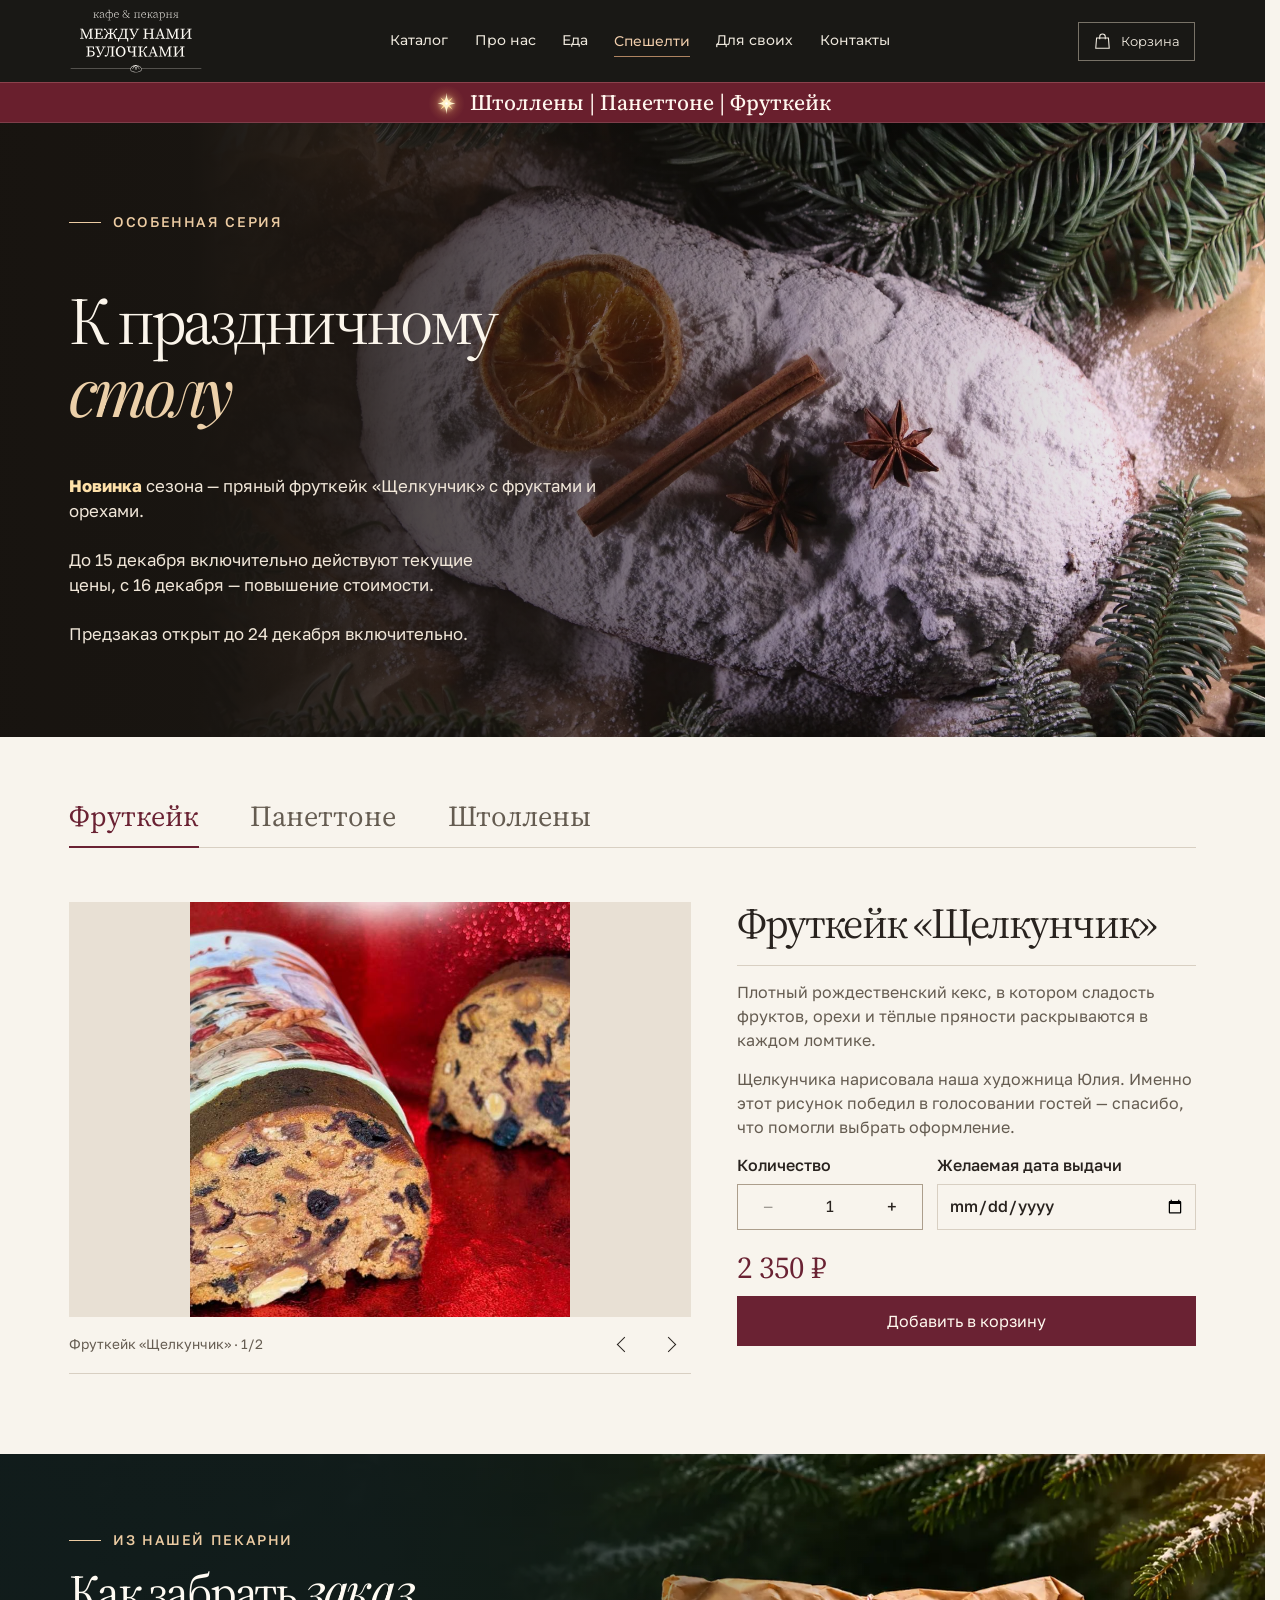
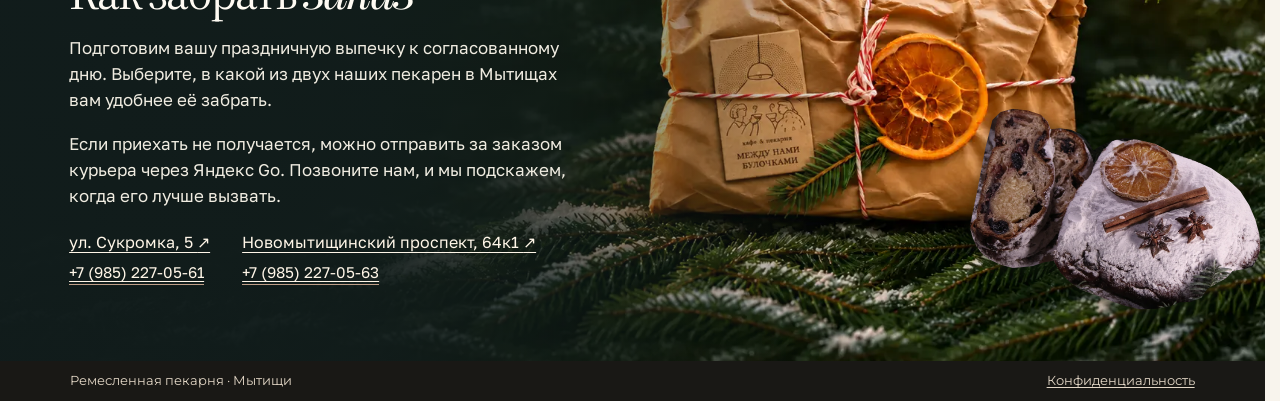
==== commit 0738c5a5: "Match category type sizes and use the real stollen in the winter scene" ====
--- a/preorder/index.html
+++ b/preorder/index.html
@@ -11,7 +11,7 @@
   <link rel="stylesheet" href="../muka.css?v=food-photo-layout-1">
   <link rel="stylesheet" href="../bakery.css?v=partner-editorial">
   <link rel="stylesheet" href="../photography.css?v=founder-copy-1">
-  <link rel="stylesheet" href="preorder.css?v=holiday-snow-1">
+  <link rel="stylesheet" href="preorder.css?v=holiday-real-stollen-1">
 </head>
 <body class="hp-document">
 <header class="top"><a class="skip" href="#hp-title">К содержанию</a><div class="shell navshell"><a class="brandmark" href="../#top" aria-label="Между Нами Булочками — на главную"><img src="../muka/brand.svg" width="397" height="190" alt="Между Нами Булочками — кафе и пекарня"></a><nav class="main" aria-label="Основное меню"><a href="../#catalog">Каталог</a><a href="../#about">Про нас</a><a href="../#food">Еда</a><a href="../#specialty" class="specialty-link">Спешелти</a><a href="../#wholesale">Для своих</a><a href="../#contacts">Контакты</a></nav><div class="navtools"><button class="basket" id="cartBtn" type="button" aria-label="Открыть корзину"><svg viewbox="0 0 24 24" width="19" height="19" fill="none" stroke="currentColor" stroke-width="1.35" aria-hidden="true"><path d="M4.5 7.5h15l1 13h-17z"></path><path d="M8.5 9V6a3.5 3.5 0 0 1 7 0v3"></path></svg><span class="cartword">Корзина</span> <span class="n" id="cartN">0</span></button><button class="menu-toggle" id="menuToggle" type="button" aria-label="Открыть меню" aria-expanded="false" aria-controls="mobileNav"><i></i><i></i></button></div></div><a class="winter hp-season-banner" href="#hp-collection"><div class="shell order-inner"><span class="season-star" aria-hidden="true"><svg viewBox="0 0 40 40" width="28" height="28" focusable="false"><path class="star-diagonals" d="m9.4 9.4 10.6 7.4 10.6-7.4L23.2 20l7.4 10.6L20 23.2 9.4 30.6 16.8 20z"/><path class="star-main" d="M20 1.1c.9 12.9 3 16.5 15.6 18.9C23 21.6 21 25.8 20 38.9 18.8 26 17 21.8 4.4 20 17 17.8 18.9 14 20 1.1Z"/><circle class="star-core" cx="20" cy="20" r="2.1"/></svg></span><span class="hp-season-copy"><span class="season-title">Штоллены | Панеттоне | Фруткейк</span></span></div></a><nav id="mobileNav" class="mobile-list" aria-label="Меню на телефоне" hidden><a href="../#catalog">Каталог</a><a href="../#about">Про нас</a><a href="../#food">Еда</a><a href="../#specialty" class="specialty-link">Спешелти</a><a href="../#wholesale">Для своих</a><a href="../#contacts">Контакты</a></nav></header>
@@ -84,7 +84,9 @@
         <section class="hp-product-group" id="hp-category-panettones" data-category="panettones" aria-label="Панеттоне">
           <div class="hp-product-visual">
             <figure class="hp-product-image hp-product-portrait" data-photo="panettone"><div class="hp-image-window hp-image-chocolate"><img src="photos/panettone-chocolate.jpg" loading="lazy" alt="Три шоколада, цукаты"></div></figure>
-            <figure class="hp-product-image hp-panettone-landscape hp-panettone-crumb" data-photo="panettone" hidden><img src="../muka/preorder/panettone-hands.webp" loading="lazy" alt="Панеттоне в разрезе"></figure>
+            <figure class="hp-product-image hp-product-portrait" data-photo="panettone" hidden>
+              <div class="hp-image-window hp-image-crumb-full"><img src="../muka/preorder/panettone-hands.webp" loading="lazy" alt="Панеттоне в разрезе"></div>
+            </figure>
             <figure class="hp-product-image hp-product-portrait" data-photo="panettone-blueberry"><div class="hp-image-window hp-image-blueberry"><img src="photos/panettone-blueberry.jpg" loading="lazy" alt="Черника-свити"></div></figure>
             <figure class="hp-product-image hp-panettone-landscape hp-panettone-pair" data-photo="panettone-blueberry" hidden><img src="../muka/preorder/panettone-types.webp" loading="lazy" alt="Панеттоне с разными начинками в разрезе"></figure>
             <div class="hp-carousel-controls" hidden>
@@ -188,7 +190,16 @@
           </ul>
         </div>
         <figure class="hp-pickup-photo-wrap">
-          <img class="hp-pickup-image" src="photos/stollen-pickup-snow.webp" width="1700" height="708" loading="lazy" alt="Штоллен в крафтовой упаковке с открыткой пекарни и штоллен в разрезе на заснеженных еловых ветках">
+          <svg class="hp-pickup-image hp-pickup-composition" viewBox="0 0 1700 708" preserveAspectRatio="xMaxYMid slice" role="img" aria-labelledby="hp-pickup-composition-title" xmlns="http://www.w3.org/2000/svg">
+            <title id="hp-pickup-composition-title">Штоллен пекарни в разрезе и праздничная упаковка на заснеженных еловых ветках</title>
+            <defs>
+              <clipPath id="hp-real-stollen-outline" clipPathUnits="objectBoundingBox"><polygon points="0.1393,0.5667 0.1579,0.4333 0.1766,0.2854 0.1938,0.1830 0.2131,0.1541 0.2428,0.1427 0.2786,0.1489 0.3097,0.1644 0.3262,0.1892 0.3331,0.2161 0.3552,0.2130 0.3814,0.2182 0.4048,0.2337 0.4262,0.2647 0.4352,0.2927 0.4545,0.2740 0.4821,0.2565 0.5117,0.2482 0.5414,0.2544 0.5834,0.2689 0.6248,0.2989 0.6793,0.3299 0.7172,0.3557 0.7593,0.3992 0.7876,0.4395 0.8090,0.4891 0.8234,0.5398 0.8331,0.5936 0.8359,0.6463 0.8290,0.6805 0.8172,0.7094 0.7959,0.7198 0.7690,0.7260 0.7545,0.7508 0.7317,0.7694 0.7090,0.7890 0.6945,0.8221 0.6683,0.8366 0.6428,0.8376 0.6186,0.8521 0.5855,0.8614 0.5483,0.8635 0.5103,0.8501 0.4731,0.8304 0.4379,0.8097 0.4041,0.7932 0.3779,0.7632 0.3579,0.7332 0.3400,0.6887 0.3159,0.6949 0.2910,0.7073 0.2690,0.7115 0.2421,0.7146 0.2138,0.7032 0.1917,0.6877 0.1724,0.6691 0.1572,0.6412 0.1469,0.6091"/></clipPath>
+            </defs>
+            <image href="photos/stollen-pickup-snow-background.webp" width="1700" height="708" />
+            <g class="hp-pickup-real-stollen">
+              <image href="../muka/preorder/stollen-table.webp" x="1225" y="302" width="561" height="374.13" clip-path="url(#hp-real-stollen-outline)" />
+            </g>
+          </svg>
         </figure>
       </div>
       <div class="hp-snowfall" aria-hidden="true"><span style="--x:2%;--delay:-0s;--duration:8s;--size:1.5px;--drift:-12px"></span><span style="--x:39%;--delay:-0.347s;--duration:13s;--size:2px;--drift:27px"></span><span style="--x:76%;--delay:-0.694s;--duration:18s;--size:2.5px;--drift:-30px"></span><span style="--x:13%;--delay:-1.041s;--duration:11s;--size:3px;--drift:41px"></span><span style="--x:50%;--delay:-1.388s;--duration:16s;--size:3.5px;--drift:-22px"></span><span style="--x:87%;--delay:-1.735s;--duration:9s;--size:1.5px;--drift:55px"></span><span style="--x:24%;--delay:-2.082s;--duration:14s;--size:2px;--drift:-14px"></span><span style="--x:61%;--delay:-2.429s;--duration:19s;--size:2.5px;--drift:33px"></span><span style="--x:98%;--delay:-2.776s;--duration:12s;--size:3px;--drift:-32px"></span><span style="--x:35%;--delay:-3.123s;--duration:17s;--size:3.5px;--drift:47px"></span><span style="--x:72%;--delay:-3.47s;--duration:10s;--size:1.5px;--drift:-24px"></span><span style="--x:9%;--delay:-3.817s;--duration:15s;--size:2px;--drift:25px"></span><span style="--x:46%;--delay:-4.164s;--duration:8s;--size:2.5px;--drift:-16px"></span><span style="--x:83%;--delay:-4.511s;--duration:13s;--size:3px;--drift:39px"></span><span style="--x:20%;--delay:-4.858s;--duration:18s;--size:3.5px;--drift:-34px"></span><span style="--x:57%;--delay:-5.205s;--duration:11s;--size:1.5px;--drift:53px"></span><span style="--x:94%;--delay:-5.552s;--duration:16s;--size:2px;--drift:-26px"></span><span style="--x:31%;--delay:-5.899s;--duration:9s;--size:2.5px;--drift:31px"></span><span style="--x:68%;--delay:-6.246s;--duration:14s;--size:3px;--drift:-18px"></span><span style="--x:5%;--delay:-6.593s;--duration:19s;--size:3.5px;--drift:45px"></span><span style="--x:42%;--delay:-6.94s;--duration:12s;--size:1.5px;--drift:-36px"></span><span style="--x:79%;--delay:-7.287s;--duration:17s;--size:2px;--drift:23px"></span><span style="--x:16%;--delay:-7.634s;--duration:10s;--size:2.5px;--drift:-28px"></span><span style="--x:53%;--delay:-7.981s;--duration:15s;--size:3px;--drift:37px"></span><span style="--x:90%;--delay:-8.328s;--duration:8s;--size:3.5px;--drift:-20px"></span><span style="--x:27%;--delay:-8.675s;--duration:13s;--size:1.5px;--drift:51px"></span><span style="--x:64%;--delay:-9.022s;--duration:18s;--size:2px;--drift:-12px"></span></div>
@@ -209,6 +220,6 @@
 </aside>
 <script src="../retail-catalog.js?v=catalog-canele-1" defer></script>
 <script src="../classic.js?v=holiday-cart-1" defer></script>
-<script src="preorder.js?v=holiday-snow-1" defer></script>
+<script src="preorder.js?v=holiday-real-stollen-1" defer></script>
 </body>
 </html>
--- a/preorder/preorder.css
+++ b/preorder/preorder.css
@@ -429,10 +429,9 @@
   position:absolute; inset:0; display:block; width:100%; height:100%; object-fit:contain; object-position:center;
 }
 
-.hp-page #hp-category-fruitcake .hp-product-options { container-type:inline-size; }
-.hp-page #hp-category-fruitcake .hp-category-title { font-size:clamp(1.25rem,9.25cqi,3.2rem); white-space:nowrap; }
+.hp-page .hp-product-options { container-type:inline-size; }
+.hp-page .hp-category-title { font-size:clamp(1.25rem,9.25cqi,3.2rem); white-space:nowrap; }
 .hp-page .hp-product-visual .hp-panettone-landscape > img { object-fit:cover; }
-.hp-page .hp-product-visual .hp-panettone-crumb > img { object-position:center 34%; }
 .hp-page .hp-product-visual .hp-panettone-pair > img { object-position:center 57%; }
 
 .hp-page .hp-pickup { position:relative; isolation:isolate; background:#172323; color:#fffbf3; }
@@ -464,3 +463,7 @@
   .hp-page .hp-pickup-photo-wrap .hp-pickup-image { aspect-ratio:1.78; height:auto; object-position:right center; }
   .hp-page .hp-pickup::after { display:none; }
 }
+
+.hp-page .hp-image-crumb-full { position:relative; overflow:hidden; aspect-ratio:990/925; --top-cut:-18.1818%; }
+.hp-page .hp-pickup-composition { display:block; }
+.hp-pickup-real-stollen { filter:brightness(.94) saturate(.9) sepia(.1) drop-shadow(4px 10px 10px #111b0ba8); }
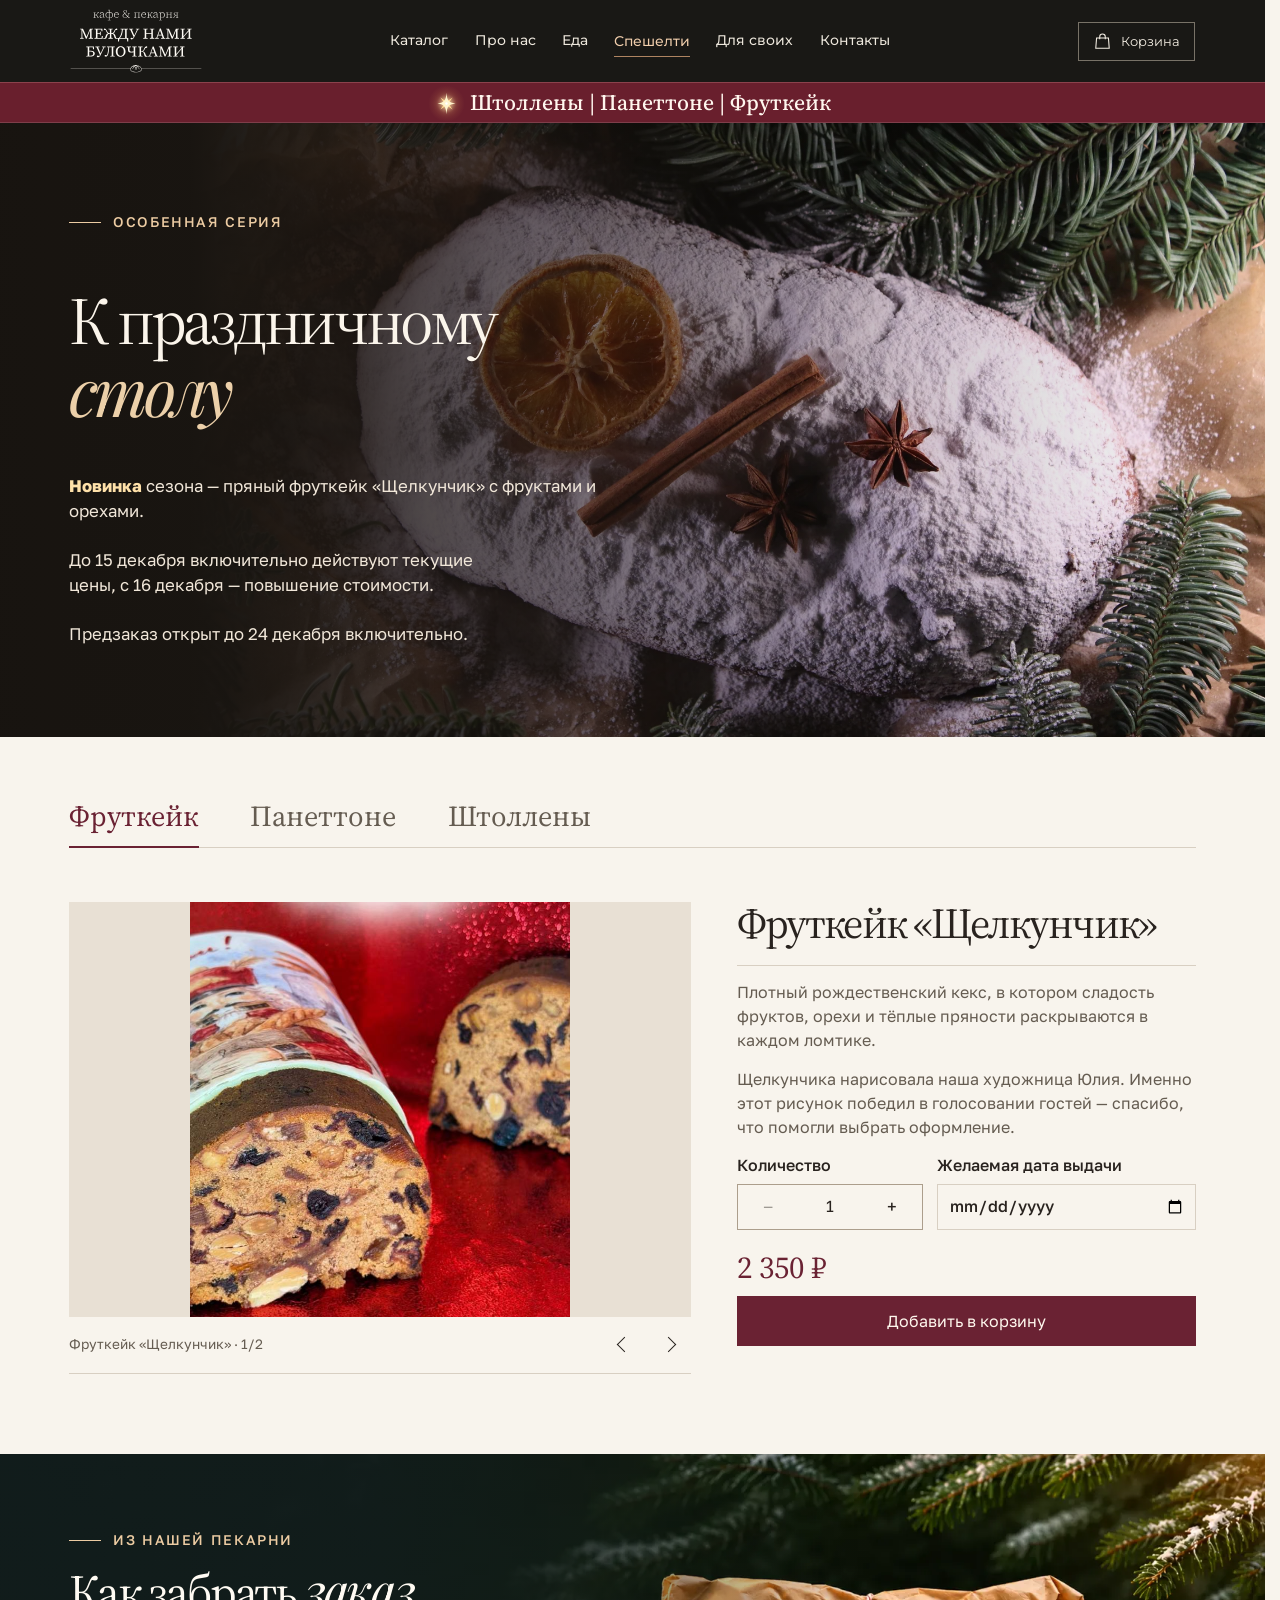
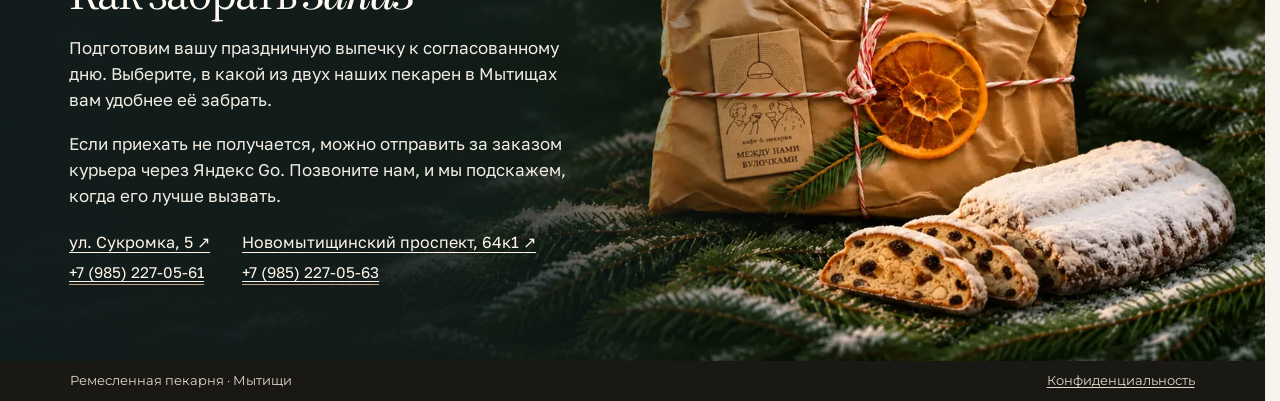
==== commit 48b4fad4: "Restore the unified winter scene with the bakery-shaped stollen" ====
--- a/preorder/index.html
+++ b/preorder/index.html
@@ -11,7 +11,7 @@
   <link rel="stylesheet" href="../muka.css?v=food-photo-layout-1">
   <link rel="stylesheet" href="../bakery.css?v=partner-editorial">
   <link rel="stylesheet" href="../photography.css?v=founder-copy-1">
-  <link rel="stylesheet" href="preorder.css?v=holiday-real-stollen-1">
+  <link rel="stylesheet" href="preorder.css?v=holiday-bakery-shape-1">
 </head>
 <body class="hp-document">
 <header class="top"><a class="skip" href="#hp-title">К содержанию</a><div class="shell navshell"><a class="brandmark" href="../#top" aria-label="Между Нами Булочками — на главную"><img src="../muka/brand.svg" width="397" height="190" alt="Между Нами Булочками — кафе и пекарня"></a><nav class="main" aria-label="Основное меню"><a href="../#catalog">Каталог</a><a href="../#about">Про нас</a><a href="../#food">Еда</a><a href="../#specialty" class="specialty-link">Спешелти</a><a href="../#wholesale">Для своих</a><a href="../#contacts">Контакты</a></nav><div class="navtools"><button class="basket" id="cartBtn" type="button" aria-label="Открыть корзину"><svg viewbox="0 0 24 24" width="19" height="19" fill="none" stroke="currentColor" stroke-width="1.35" aria-hidden="true"><path d="M4.5 7.5h15l1 13h-17z"></path><path d="M8.5 9V6a3.5 3.5 0 0 1 7 0v3"></path></svg><span class="cartword">Корзина</span> <span class="n" id="cartN">0</span></button><button class="menu-toggle" id="menuToggle" type="button" aria-label="Открыть меню" aria-expanded="false" aria-controls="mobileNav"><i></i><i></i></button></div></div><a class="winter hp-season-banner" href="#hp-collection"><div class="shell order-inner"><span class="season-star" aria-hidden="true"><svg viewBox="0 0 40 40" width="28" height="28" focusable="false"><path class="star-diagonals" d="m9.4 9.4 10.6 7.4 10.6-7.4L23.2 20l7.4 10.6L20 23.2 9.4 30.6 16.8 20z"/><path class="star-main" d="M20 1.1c.9 12.9 3 16.5 15.6 18.9C23 21.6 21 25.8 20 38.9 18.8 26 17 21.8 4.4 20 17 17.8 18.9 14 20 1.1Z"/><circle class="star-core" cx="20" cy="20" r="2.1"/></svg></span><span class="hp-season-copy"><span class="season-title">Штоллены | Панеттоне | Фруткейк</span></span></div></a><nav id="mobileNav" class="mobile-list" aria-label="Меню на телефоне" hidden><a href="../#catalog">Каталог</a><a href="../#about">Про нас</a><a href="../#food">Еда</a><a href="../#specialty" class="specialty-link">Спешелти</a><a href="../#wholesale">Для своих</a><a href="../#contacts">Контакты</a></nav></header>
@@ -190,16 +190,7 @@
           </ul>
         </div>
         <figure class="hp-pickup-photo-wrap">
-          <svg class="hp-pickup-image hp-pickup-composition" viewBox="0 0 1700 708" preserveAspectRatio="xMaxYMid slice" role="img" aria-labelledby="hp-pickup-composition-title" xmlns="http://www.w3.org/2000/svg">
-            <title id="hp-pickup-composition-title">Штоллен пекарни в разрезе и праздничная упаковка на заснеженных еловых ветках</title>
-            <defs>
-              <clipPath id="hp-real-stollen-outline" clipPathUnits="objectBoundingBox"><polygon points="0.1393,0.5667 0.1579,0.4333 0.1766,0.2854 0.1938,0.1830 0.2131,0.1541 0.2428,0.1427 0.2786,0.1489 0.3097,0.1644 0.3262,0.1892 0.3331,0.2161 0.3552,0.2130 0.3814,0.2182 0.4048,0.2337 0.4262,0.2647 0.4352,0.2927 0.4545,0.2740 0.4821,0.2565 0.5117,0.2482 0.5414,0.2544 0.5834,0.2689 0.6248,0.2989 0.6793,0.3299 0.7172,0.3557 0.7593,0.3992 0.7876,0.4395 0.8090,0.4891 0.8234,0.5398 0.8331,0.5936 0.8359,0.6463 0.8290,0.6805 0.8172,0.7094 0.7959,0.7198 0.7690,0.7260 0.7545,0.7508 0.7317,0.7694 0.7090,0.7890 0.6945,0.8221 0.6683,0.8366 0.6428,0.8376 0.6186,0.8521 0.5855,0.8614 0.5483,0.8635 0.5103,0.8501 0.4731,0.8304 0.4379,0.8097 0.4041,0.7932 0.3779,0.7632 0.3579,0.7332 0.3400,0.6887 0.3159,0.6949 0.2910,0.7073 0.2690,0.7115 0.2421,0.7146 0.2138,0.7032 0.1917,0.6877 0.1724,0.6691 0.1572,0.6412 0.1469,0.6091"/></clipPath>
-            </defs>
-            <image href="photos/stollen-pickup-snow-background.webp" width="1700" height="708" />
-            <g class="hp-pickup-real-stollen">
-              <image href="../muka/preorder/stollen-table.webp" x="1225" y="302" width="561" height="374.13" clip-path="url(#hp-real-stollen-outline)" />
-            </g>
-          </svg>
+          <img class="hp-pickup-image" src="photos/stollen-pickup-bakery-shape.webp" width="1700" height="708" loading="lazy" alt="Штоллен пекарни и праздничная упаковка на заснеженных еловых ветках">
         </figure>
       </div>
       <div class="hp-snowfall" aria-hidden="true"><span style="--x:2%;--delay:-0s;--duration:8s;--size:1.5px;--drift:-12px"></span><span style="--x:39%;--delay:-0.347s;--duration:13s;--size:2px;--drift:27px"></span><span style="--x:76%;--delay:-0.694s;--duration:18s;--size:2.5px;--drift:-30px"></span><span style="--x:13%;--delay:-1.041s;--duration:11s;--size:3px;--drift:41px"></span><span style="--x:50%;--delay:-1.388s;--duration:16s;--size:3.5px;--drift:-22px"></span><span style="--x:87%;--delay:-1.735s;--duration:9s;--size:1.5px;--drift:55px"></span><span style="--x:24%;--delay:-2.082s;--duration:14s;--size:2px;--drift:-14px"></span><span style="--x:61%;--delay:-2.429s;--duration:19s;--size:2.5px;--drift:33px"></span><span style="--x:98%;--delay:-2.776s;--duration:12s;--size:3px;--drift:-32px"></span><span style="--x:35%;--delay:-3.123s;--duration:17s;--size:3.5px;--drift:47px"></span><span style="--x:72%;--delay:-3.47s;--duration:10s;--size:1.5px;--drift:-24px"></span><span style="--x:9%;--delay:-3.817s;--duration:15s;--size:2px;--drift:25px"></span><span style="--x:46%;--delay:-4.164s;--duration:8s;--size:2.5px;--drift:-16px"></span><span style="--x:83%;--delay:-4.511s;--duration:13s;--size:3px;--drift:39px"></span><span style="--x:20%;--delay:-4.858s;--duration:18s;--size:3.5px;--drift:-34px"></span><span style="--x:57%;--delay:-5.205s;--duration:11s;--size:1.5px;--drift:53px"></span><span style="--x:94%;--delay:-5.552s;--duration:16s;--size:2px;--drift:-26px"></span><span style="--x:31%;--delay:-5.899s;--duration:9s;--size:2.5px;--drift:31px"></span><span style="--x:68%;--delay:-6.246s;--duration:14s;--size:3px;--drift:-18px"></span><span style="--x:5%;--delay:-6.593s;--duration:19s;--size:3.5px;--drift:45px"></span><span style="--x:42%;--delay:-6.94s;--duration:12s;--size:1.5px;--drift:-36px"></span><span style="--x:79%;--delay:-7.287s;--duration:17s;--size:2px;--drift:23px"></span><span style="--x:16%;--delay:-7.634s;--duration:10s;--size:2.5px;--drift:-28px"></span><span style="--x:53%;--delay:-7.981s;--duration:15s;--size:3px;--drift:37px"></span><span style="--x:90%;--delay:-8.328s;--duration:8s;--size:3.5px;--drift:-20px"></span><span style="--x:27%;--delay:-8.675s;--duration:13s;--size:1.5px;--drift:51px"></span><span style="--x:64%;--delay:-9.022s;--duration:18s;--size:2px;--drift:-12px"></span></div>
@@ -220,6 +211,6 @@
 </aside>
 <script src="../retail-catalog.js?v=catalog-canele-1" defer></script>
 <script src="../classic.js?v=holiday-cart-1" defer></script>
-<script src="preorder.js?v=holiday-real-stollen-1" defer></script>
+<script src="preorder.js?v=holiday-bakery-shape-1" defer></script>
 </body>
 </html>
--- a/preorder/preorder.css
+++ b/preorder/preorder.css
@@ -465,5 +465,3 @@
 }
 
 .hp-page .hp-image-crumb-full { position:relative; overflow:hidden; aspect-ratio:990/925; --top-cut:-18.1818%; }
-.hp-page .hp-pickup-composition { display:block; }
-.hp-pickup-real-stollen { filter:brightness(.94) saturate(.9) sepia(.1) drop-shadow(4px 10px 10px #111b0ba8); }
